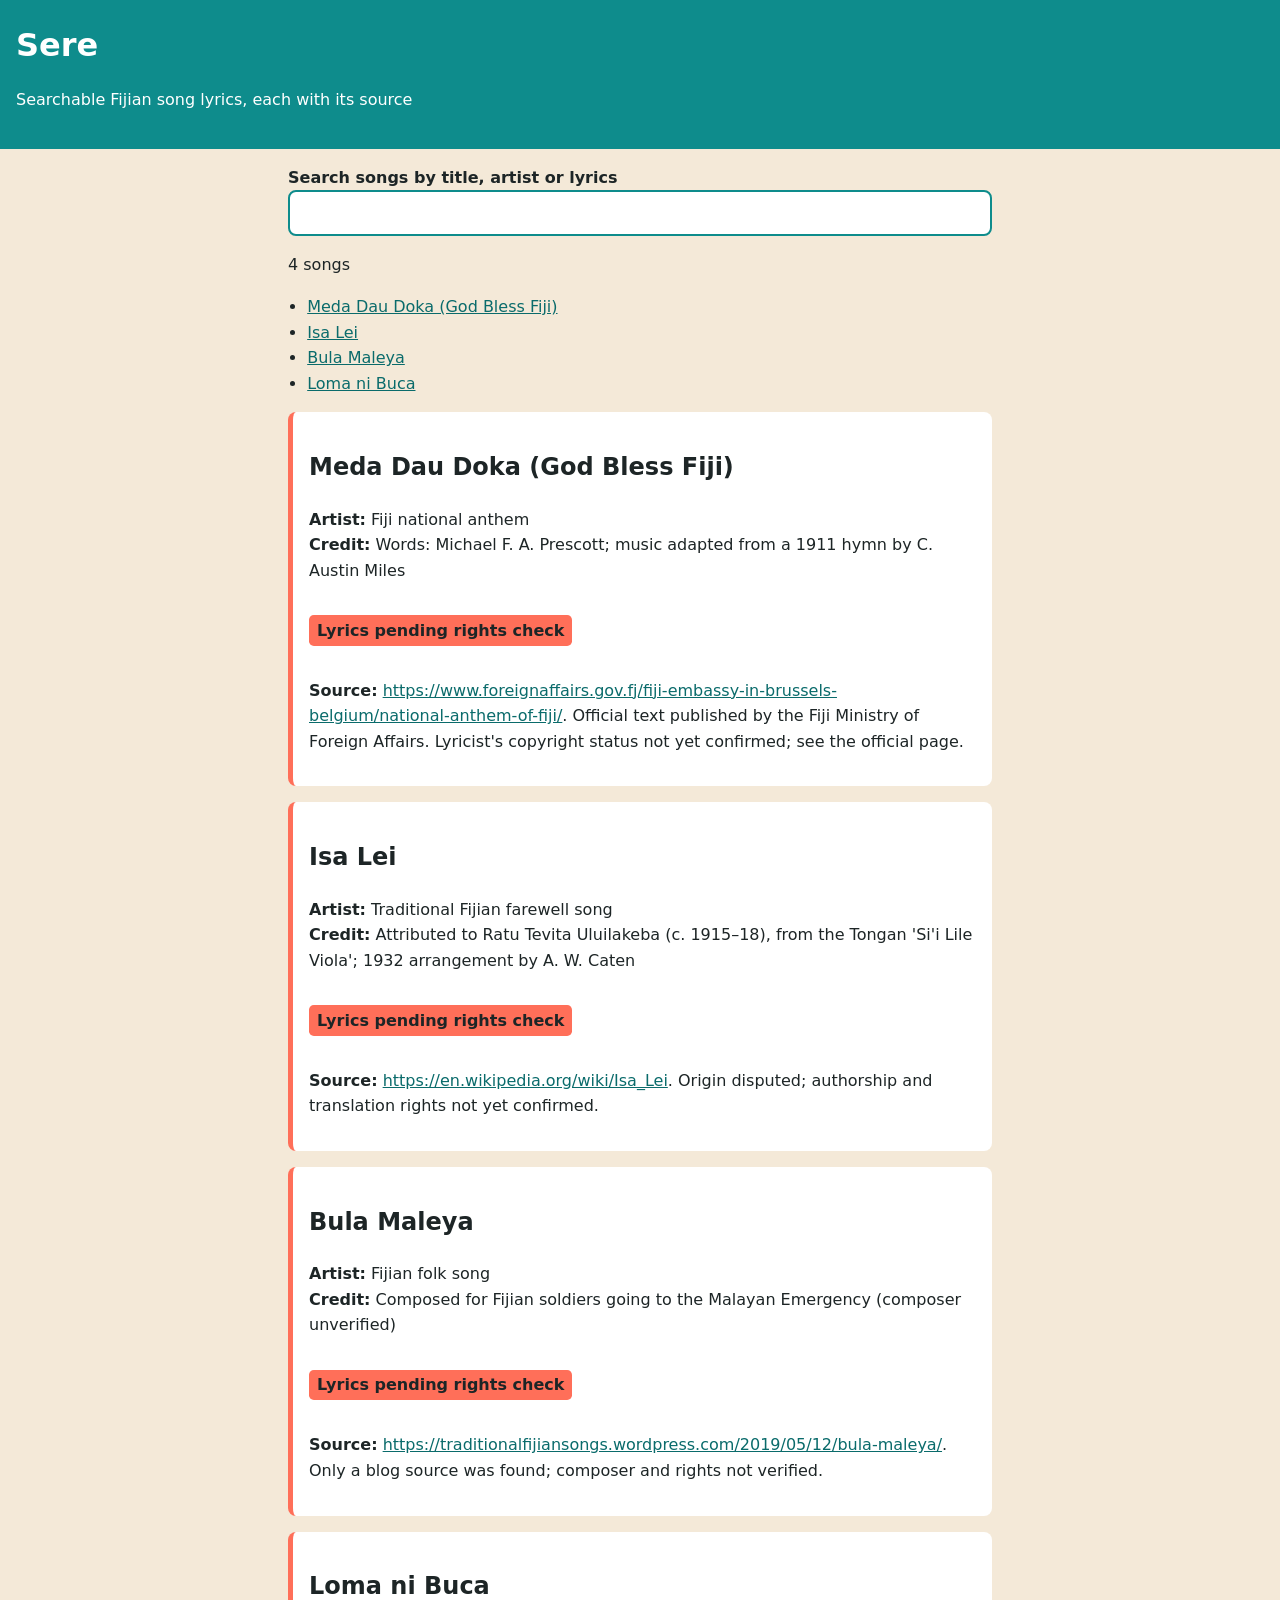
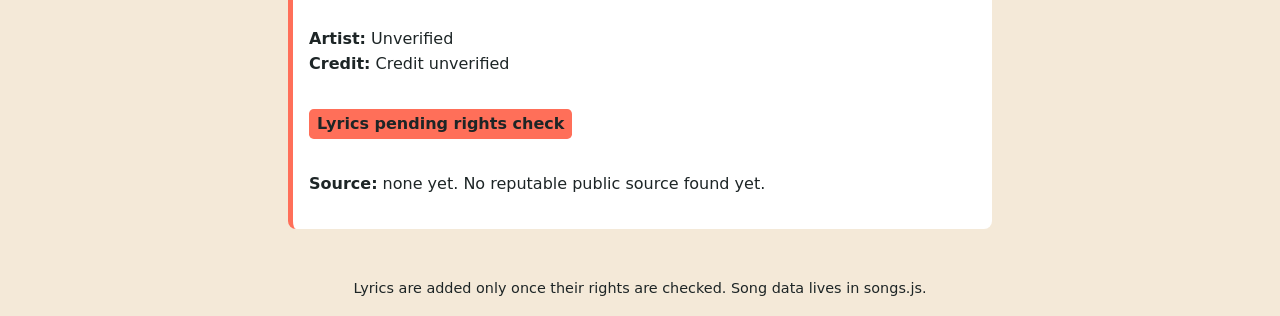
==== index.html @ cff35905 "Rename Fijian Lyrics to Sere" ====
<!doctype html><html lang="en"><head><meta charset="utf-8"><meta name="viewport" content="width=device-width,initial-scale=1"><title>Sere</title><link rel="stylesheet" href="style.css"></head>
<body><a class="skip" href="#main">Skip to content</a><header><h1>Sere</h1><p>Searchable Fijian song lyrics, each with its source</p></header>
<main id="main"><label for="q">Search songs by title, artist or lyrics</label><input id="q" type="search" autocomplete="off"><p id="count" aria-live="polite"></p><ul id="list"></ul><div id="songs"></div></main>
<footer>Lyrics are added only once their rights are checked. Song data lives in songs.js.</footer>
<script src="songs.js"></script><script src="app.js"></script></body></html>
---- style.css ----
:root{--teal:#0E8C8C;--coral:#FF6F59;--sand:#F4E9D8;--ink:#1d2526}
*{box-sizing:border-box}body{margin:0;font:1rem/1.6 system-ui,sans-serif;background:var(--sand);color:var(--ink)}
header{background:var(--teal);color:#fff;padding:1.25rem 1rem}header h1{margin:0}main{max-width:46rem;margin:auto;padding:1rem}
label{display:block;font-weight:600}input{width:100%;padding:.75rem;font-size:1rem;border:2px solid var(--teal);border-radius:.5rem}
input:focus,a:focus{outline:3px solid var(--coral);outline-offset:2px}a{color:#0a6b6b}
#list{padding-left:1.2rem}article{background:#fff;border-left:5px solid var(--coral);border-radius:.5rem;padding:1rem;margin:1rem 0}
.pending{display:inline-block;background:var(--coral);color:#1d2526;font-weight:700;padding:.15rem .5rem;border-radius:.3rem}
pre{white-space:pre-wrap;font:inherit}.skip{position:absolute;left:-999px}.skip:focus{left:1rem;top:1rem;background:#fff;padding:.5rem}
footer{text-align:center;padding:1rem;font-size:.9rem}
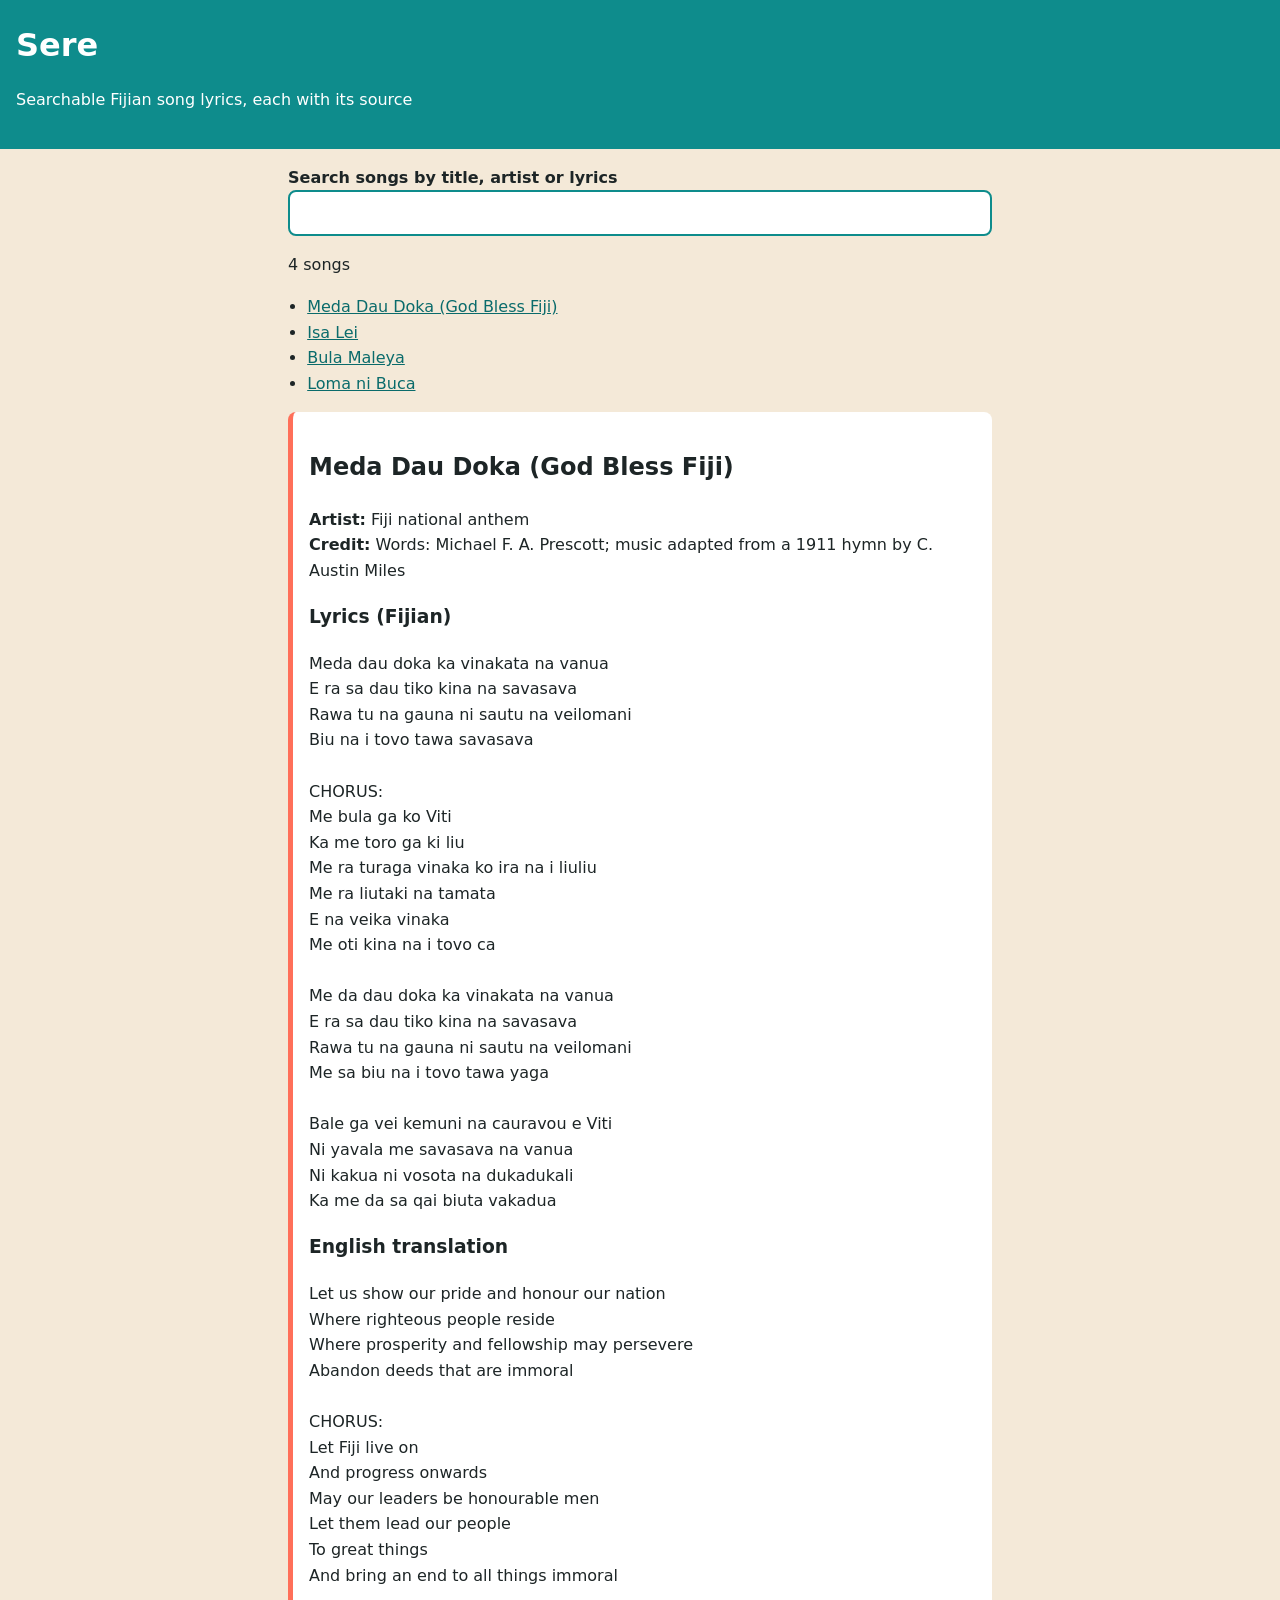
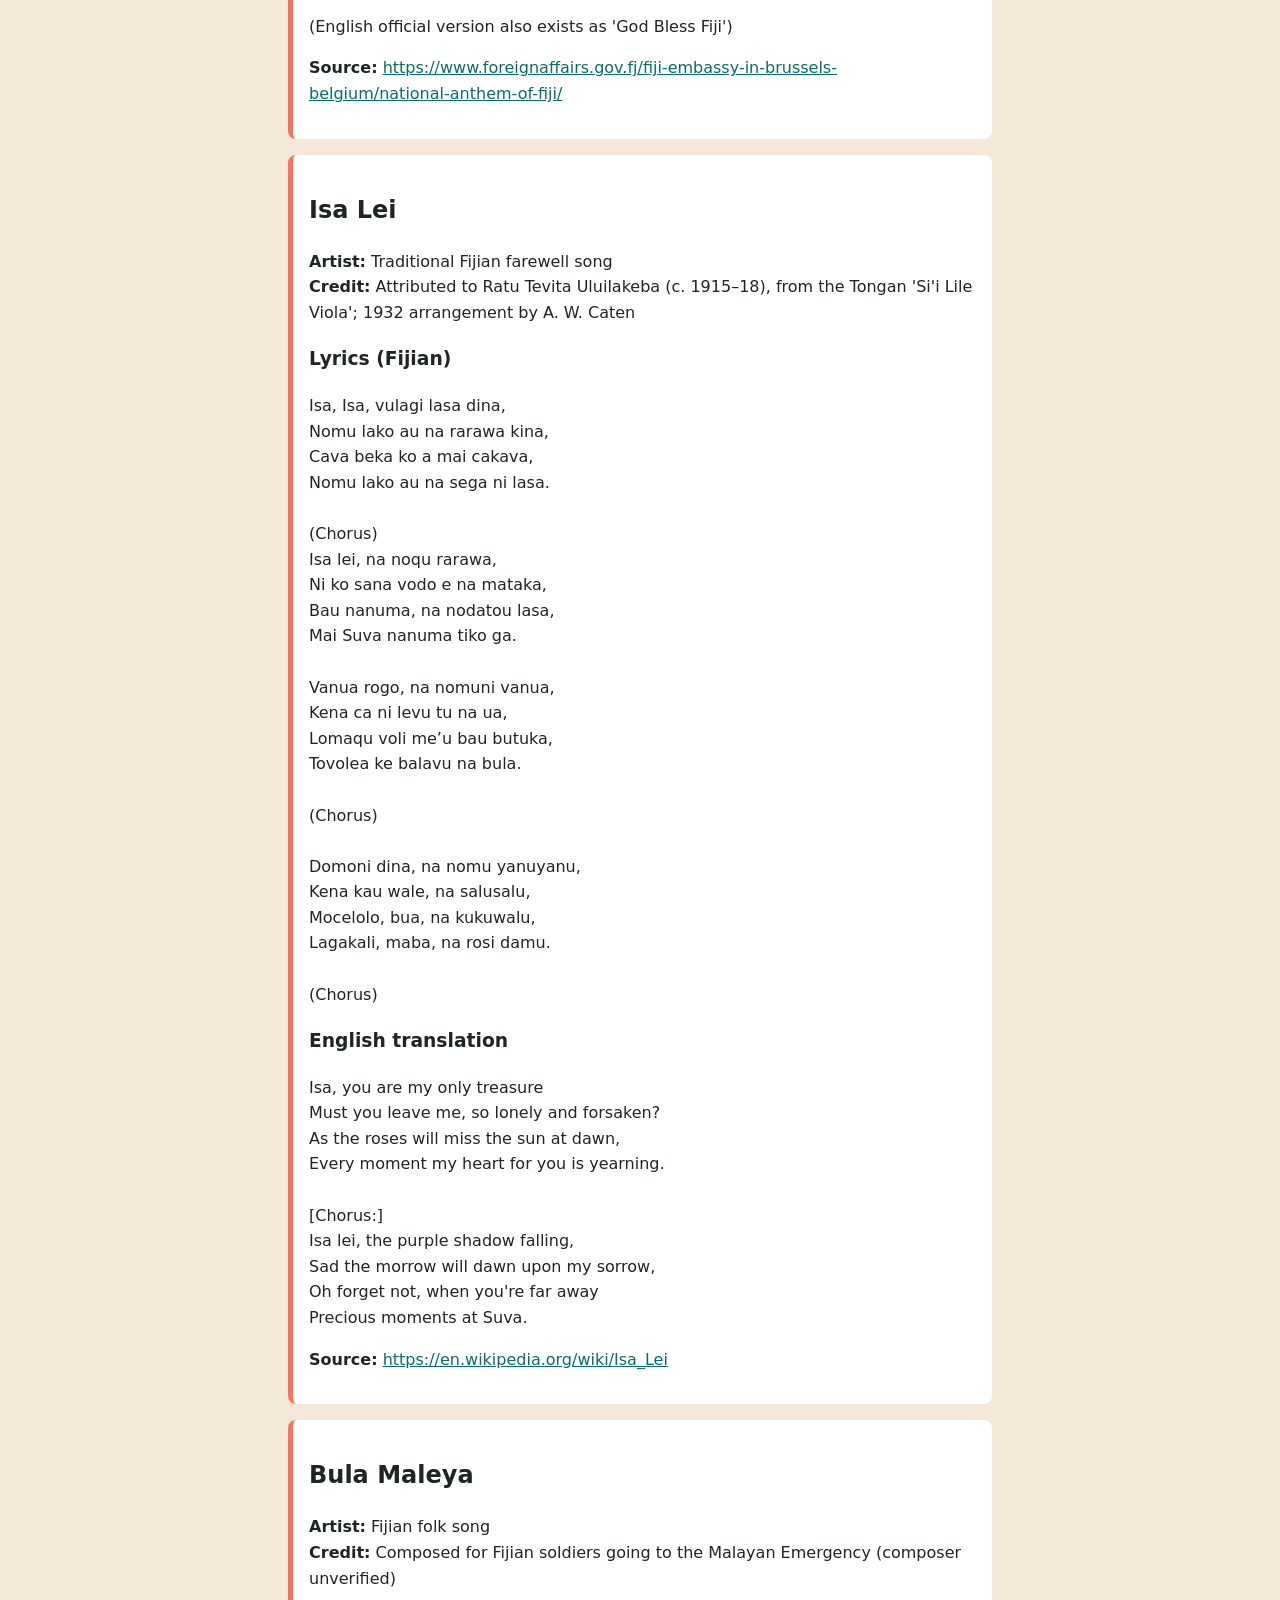
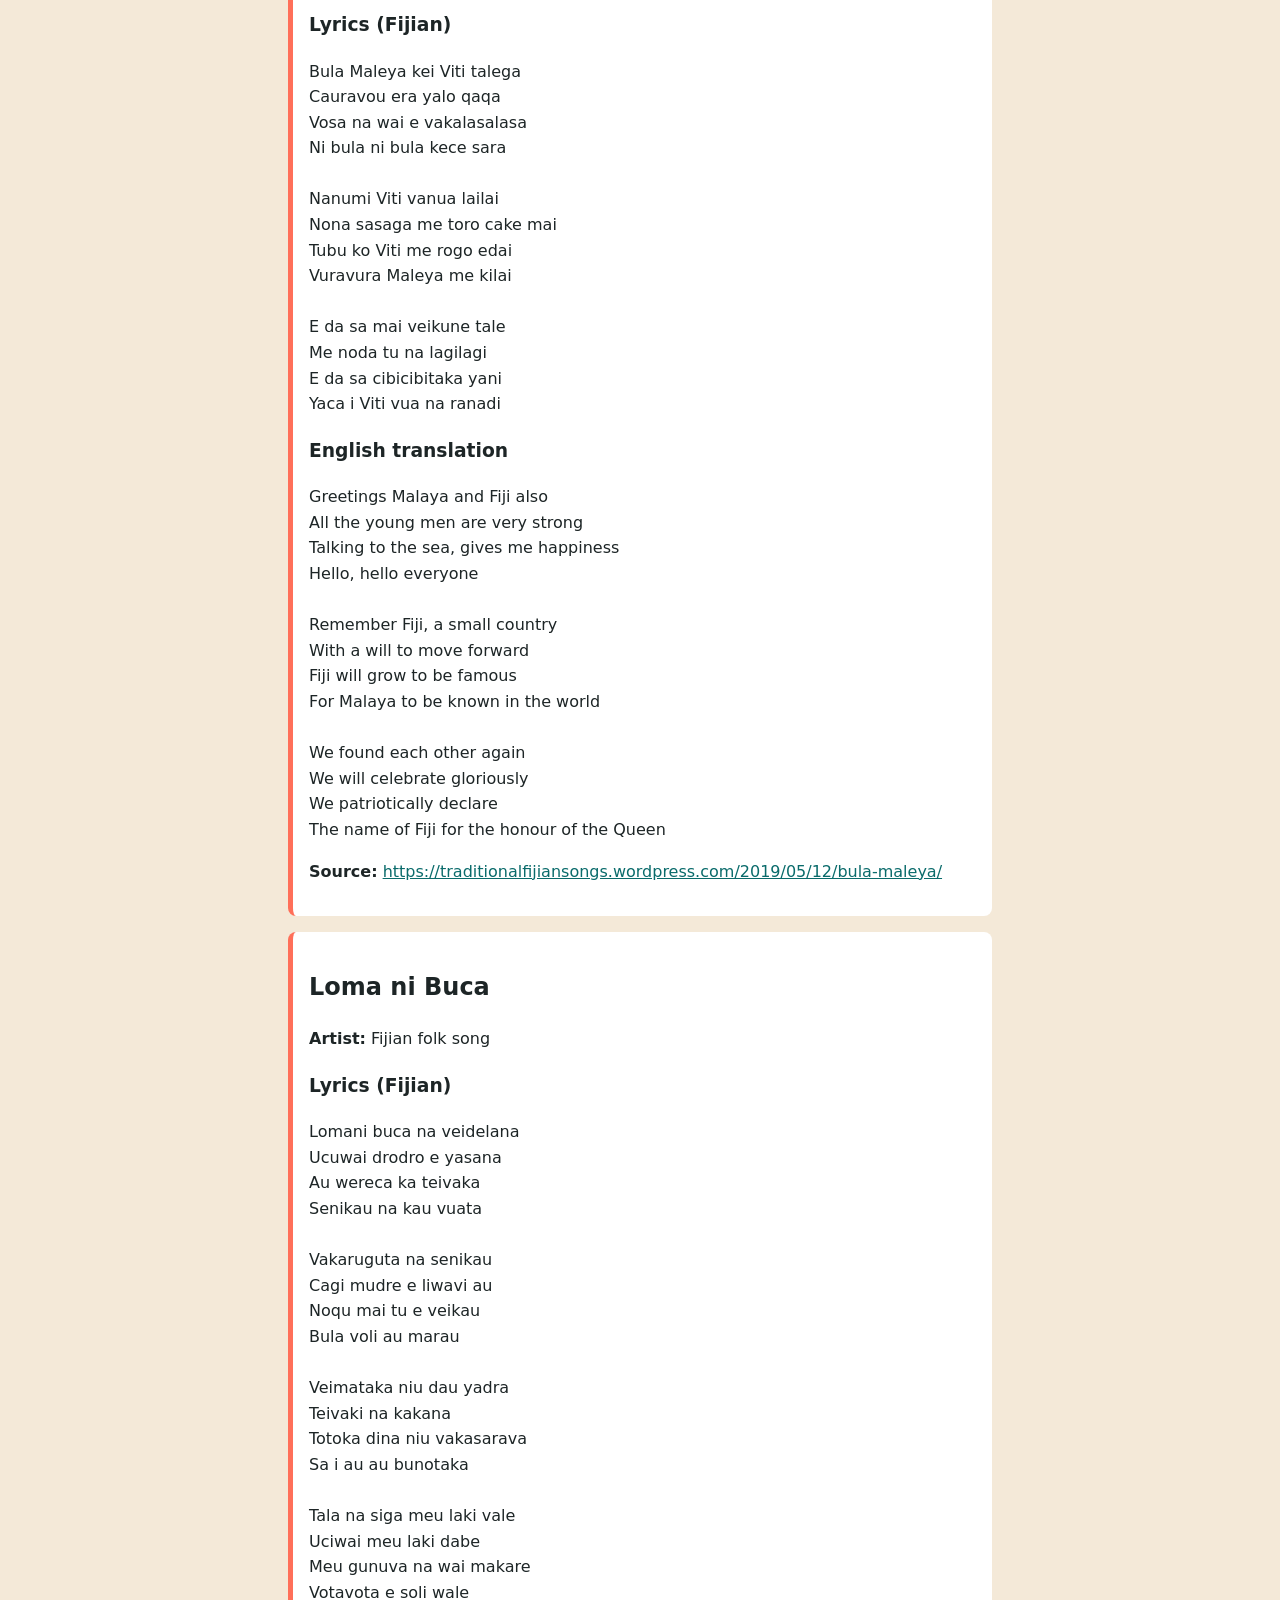
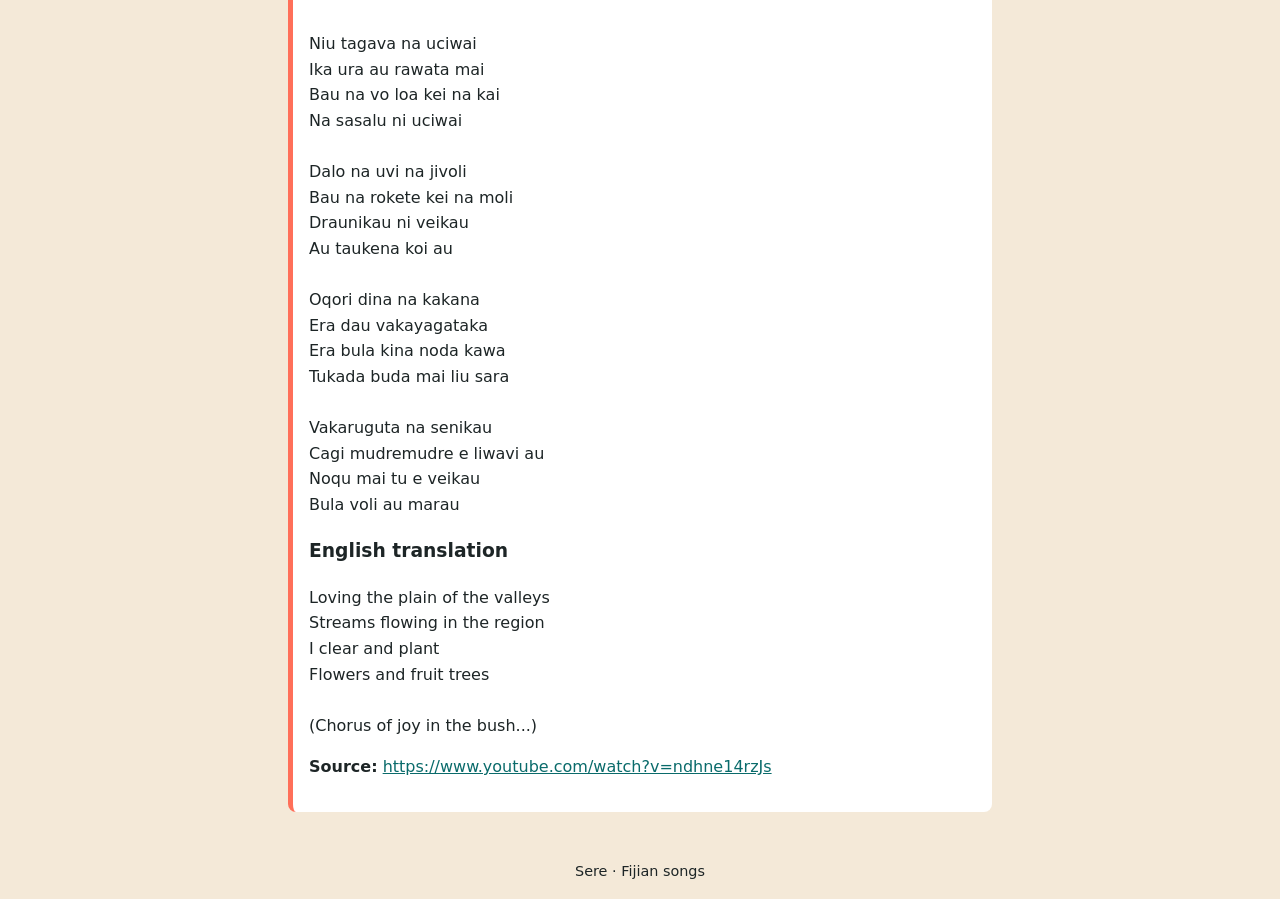
==== commit fc845ab7: "Publish supplied Sere song lyrics and remove warning placeholders" ====
--- a/index.html
+++ b/index.html
@@ -1,5 +1,5 @@
 <!doctype html><html lang="en"><head><meta charset="utf-8"><meta name="viewport" content="width=device-width,initial-scale=1"><title>Sere</title><link rel="stylesheet" href="style.css"></head>
 <body><a class="skip" href="#main">Skip to content</a><header><h1>Sere</h1><p>Searchable Fijian song lyrics, each with its source</p></header>
 <main id="main"><label for="q">Search songs by title, artist or lyrics</label><input id="q" type="search" autocomplete="off"><p id="count" aria-live="polite"></p><ul id="list"></ul><div id="songs"></div></main>
-<footer>Lyrics are added only once their rights are checked. Song data lives in songs.js.</footer>
+<footer>Sere · Fijian songs</footer>
 <script src="songs.js"></script><script src="app.js"></script></body></html>
--- a/style.css
+++ b/style.css
@@ -4,6 +4,5 @@
 label{display:block;font-weight:600}input{width:100%;padding:.75rem;font-size:1rem;border:2px solid var(--teal);border-radius:.5rem}
 input:focus,a:focus{outline:3px solid var(--coral);outline-offset:2px}a{color:#0a6b6b}
 #list{padding-left:1.2rem}article{background:#fff;border-left:5px solid var(--coral);border-radius:.5rem;padding:1rem;margin:1rem 0}
-.pending{display:inline-block;background:var(--coral);color:#1d2526;font-weight:700;padding:.15rem .5rem;border-radius:.3rem}
 pre{white-space:pre-wrap;font:inherit}.skip{position:absolute;left:-999px}.skip:focus{left:1rem;top:1rem;background:#fff;padding:.5rem}
 footer{text-align:center;padding:1rem;font-size:.9rem}
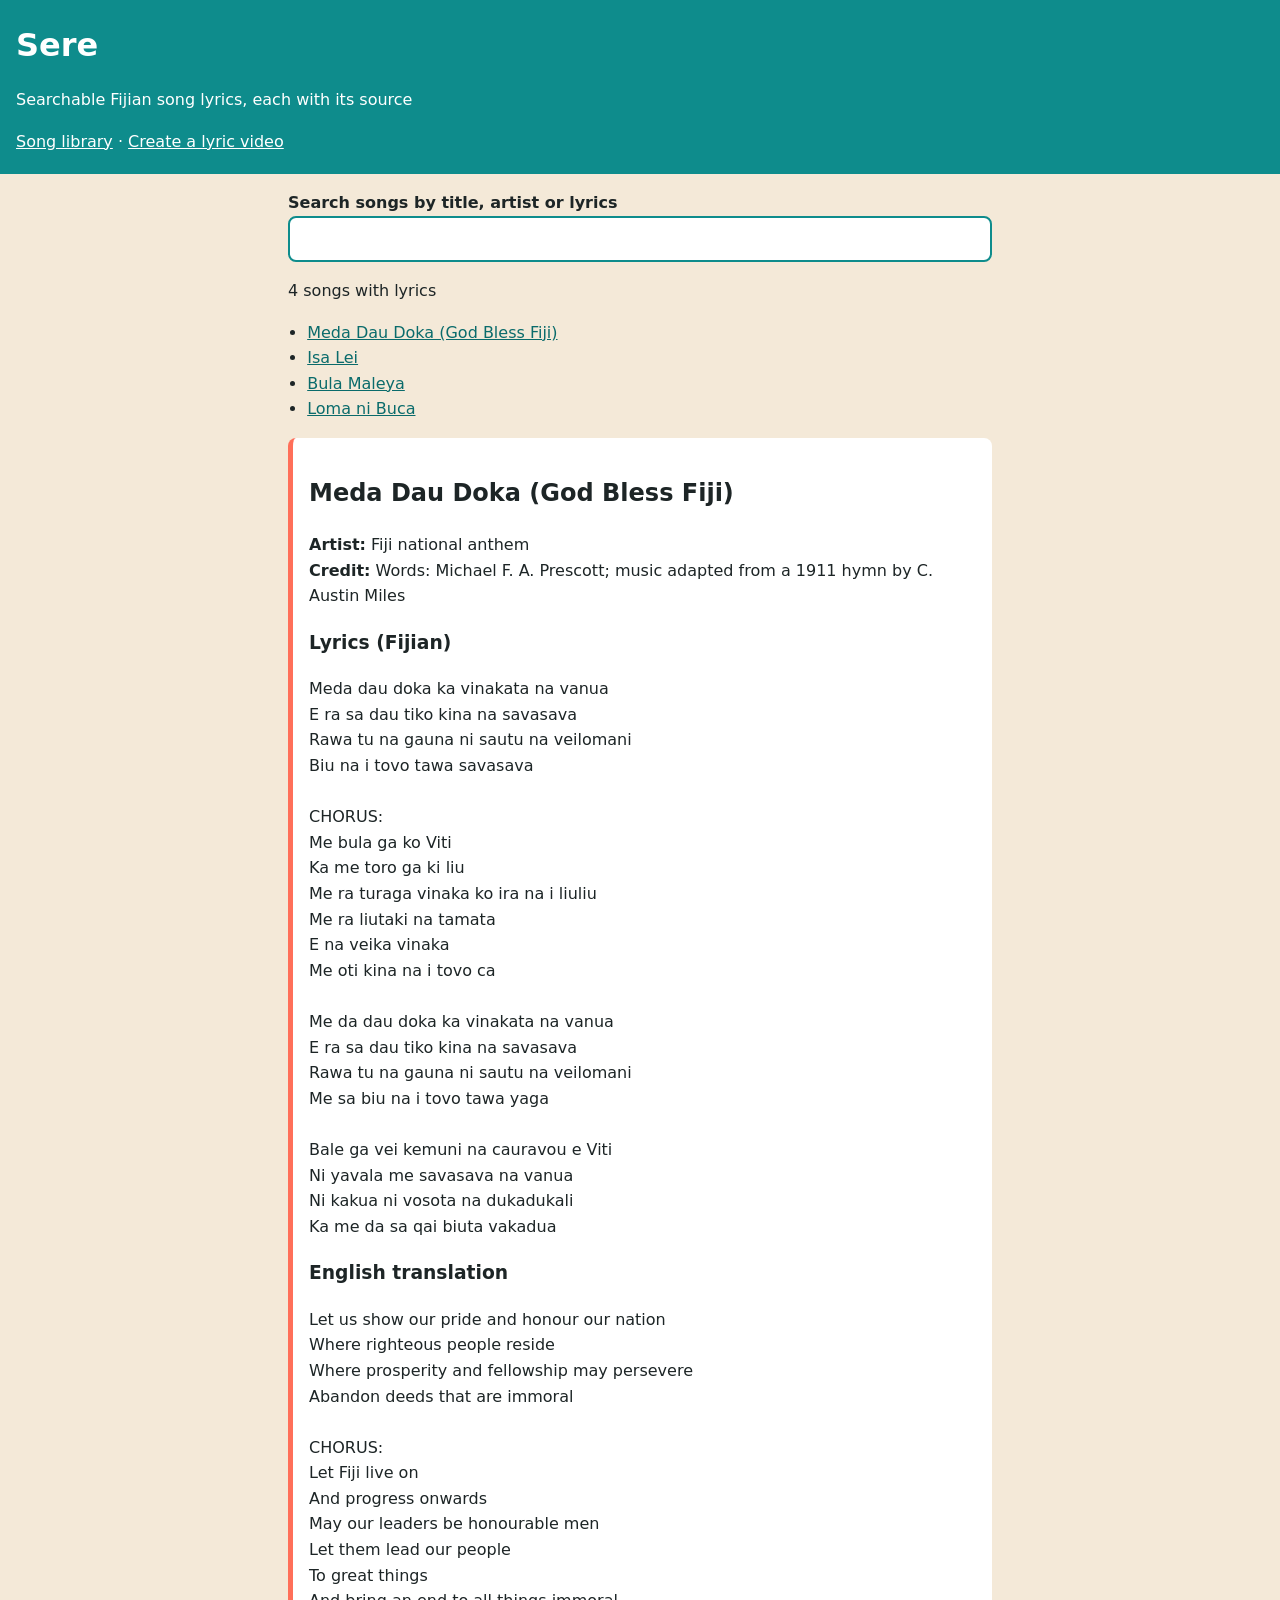
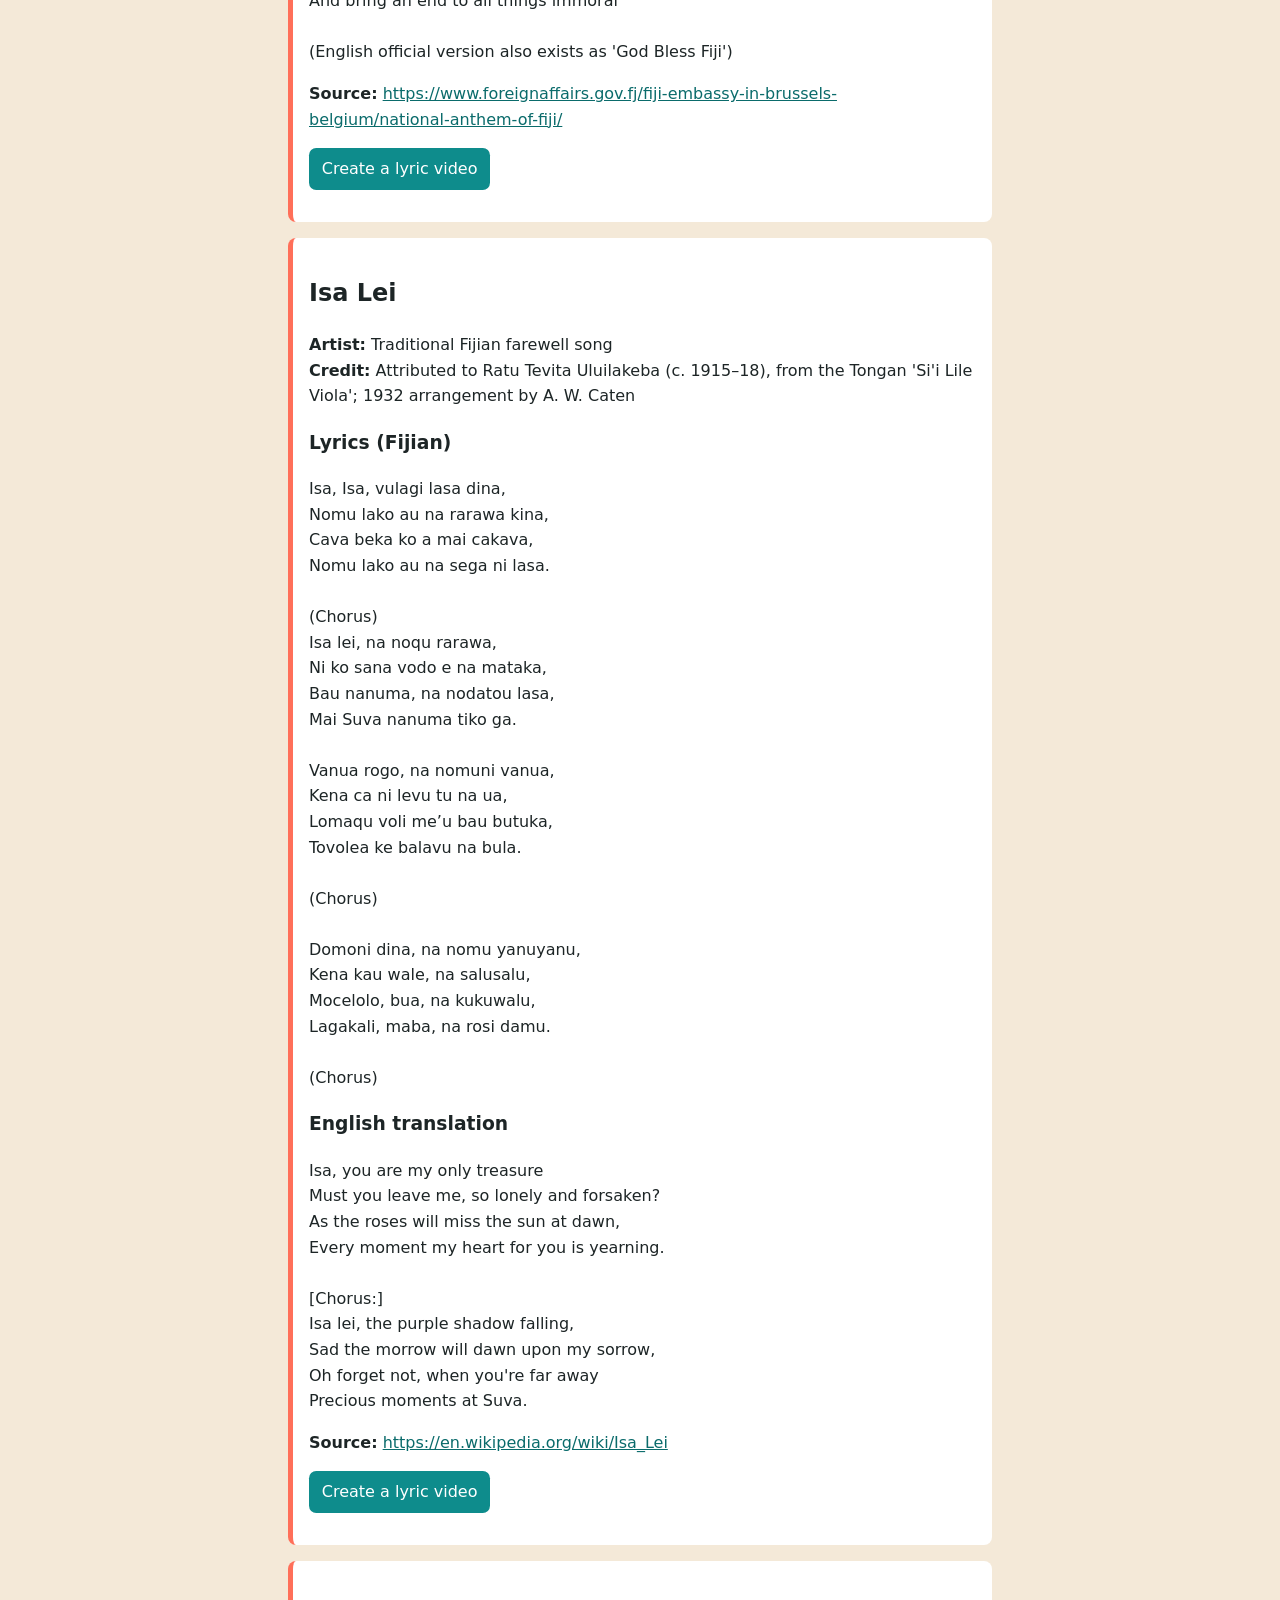
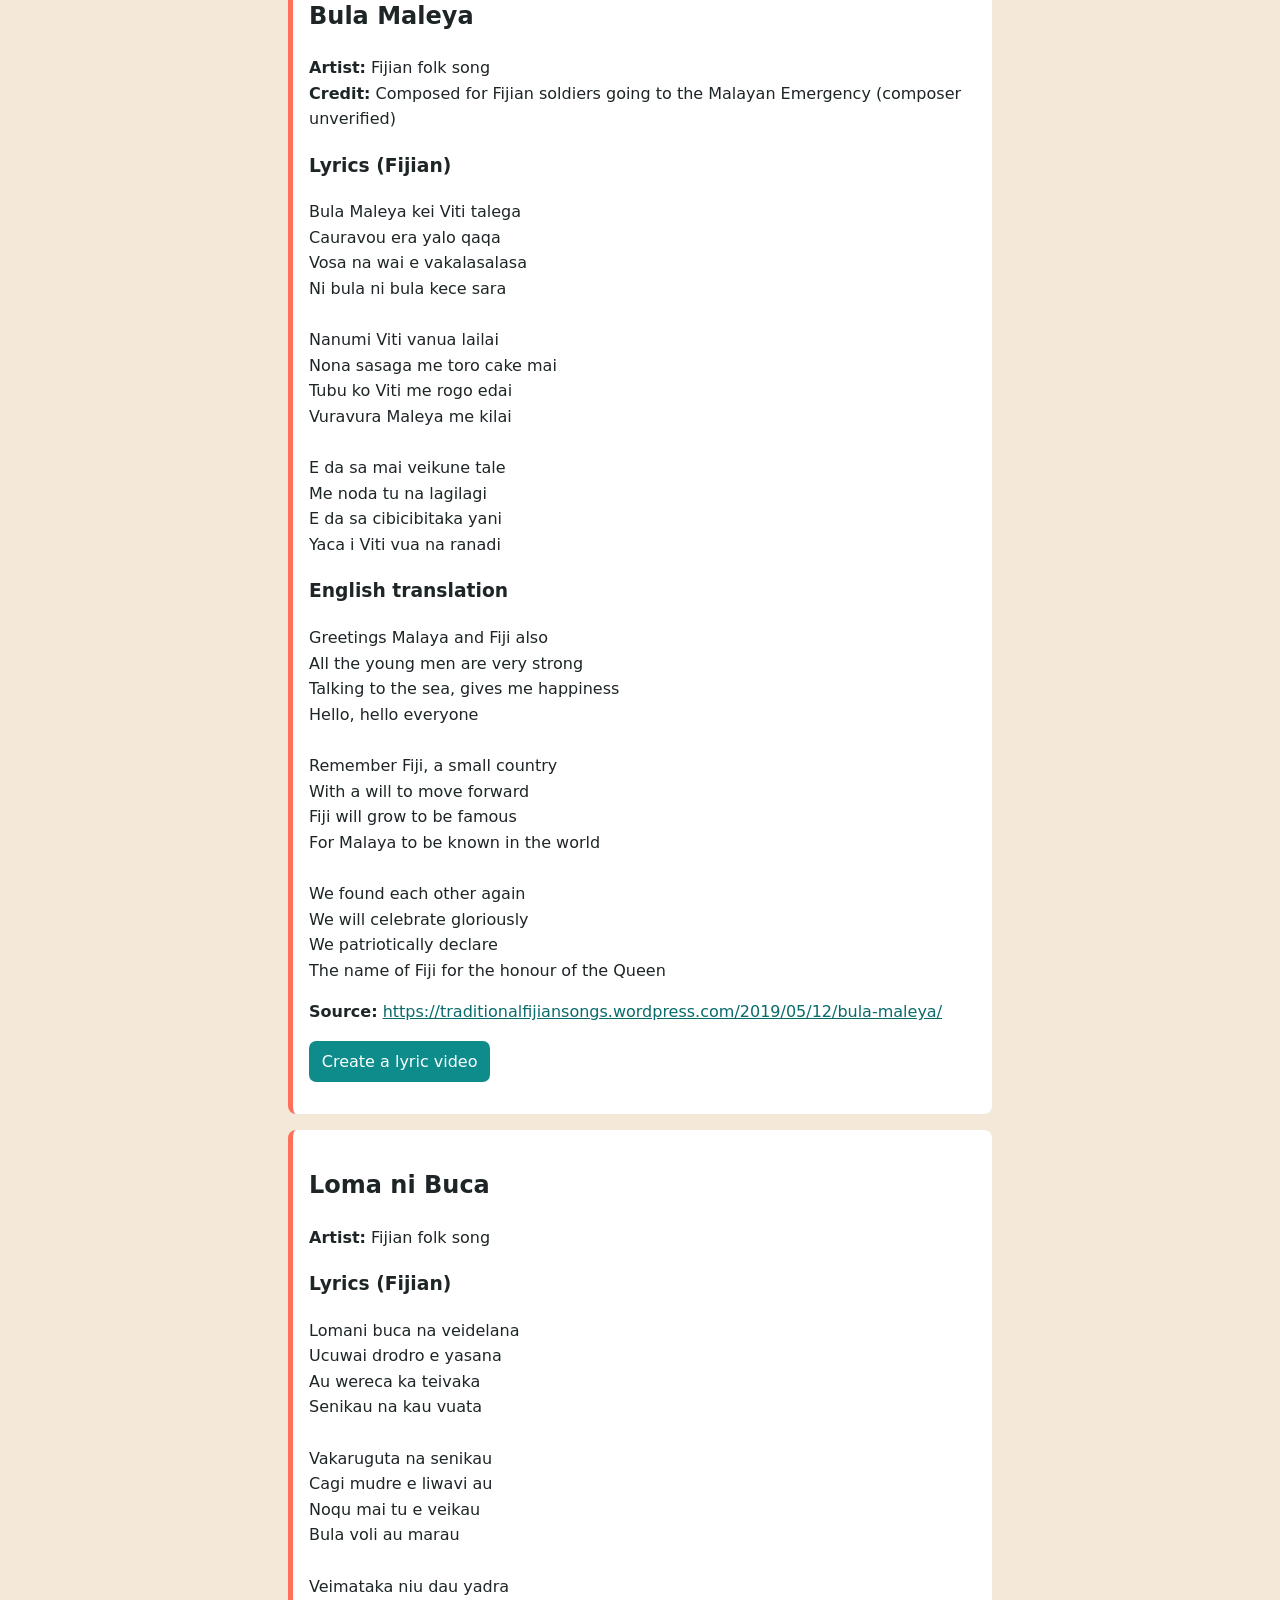
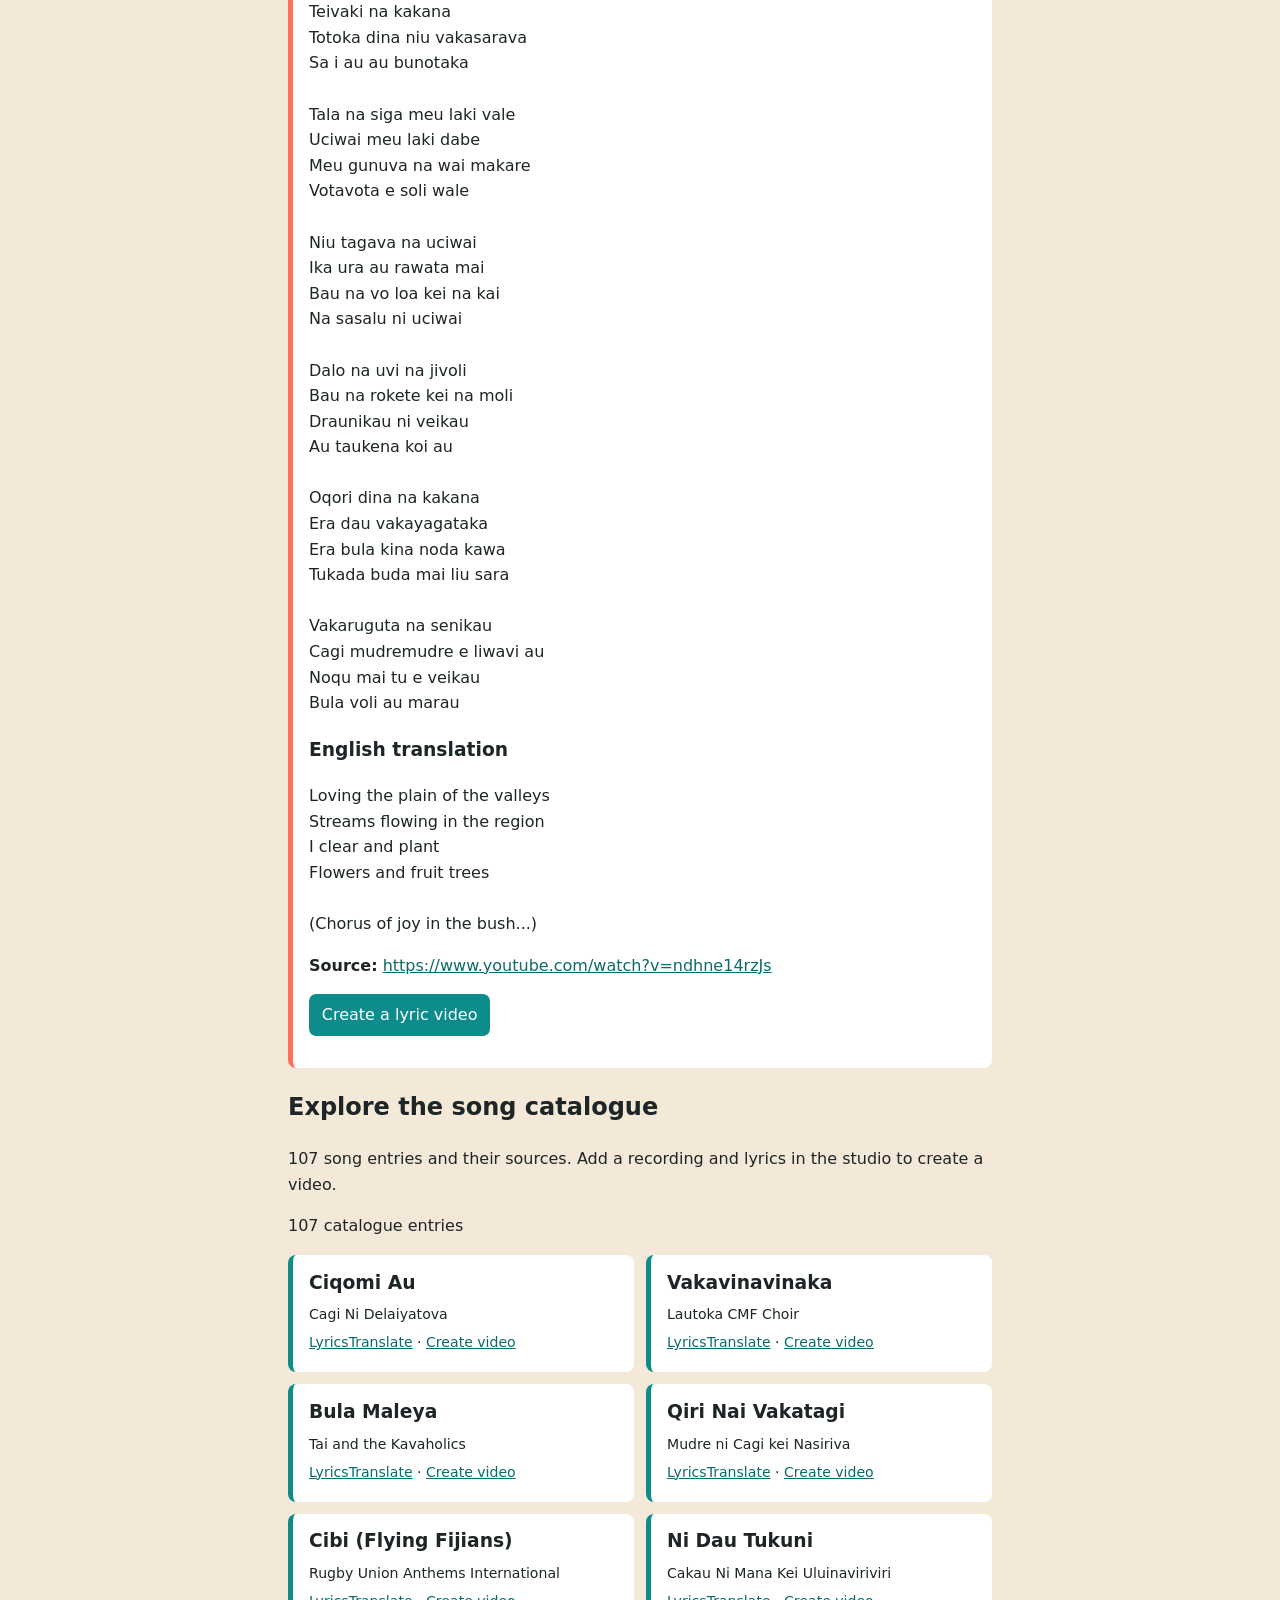
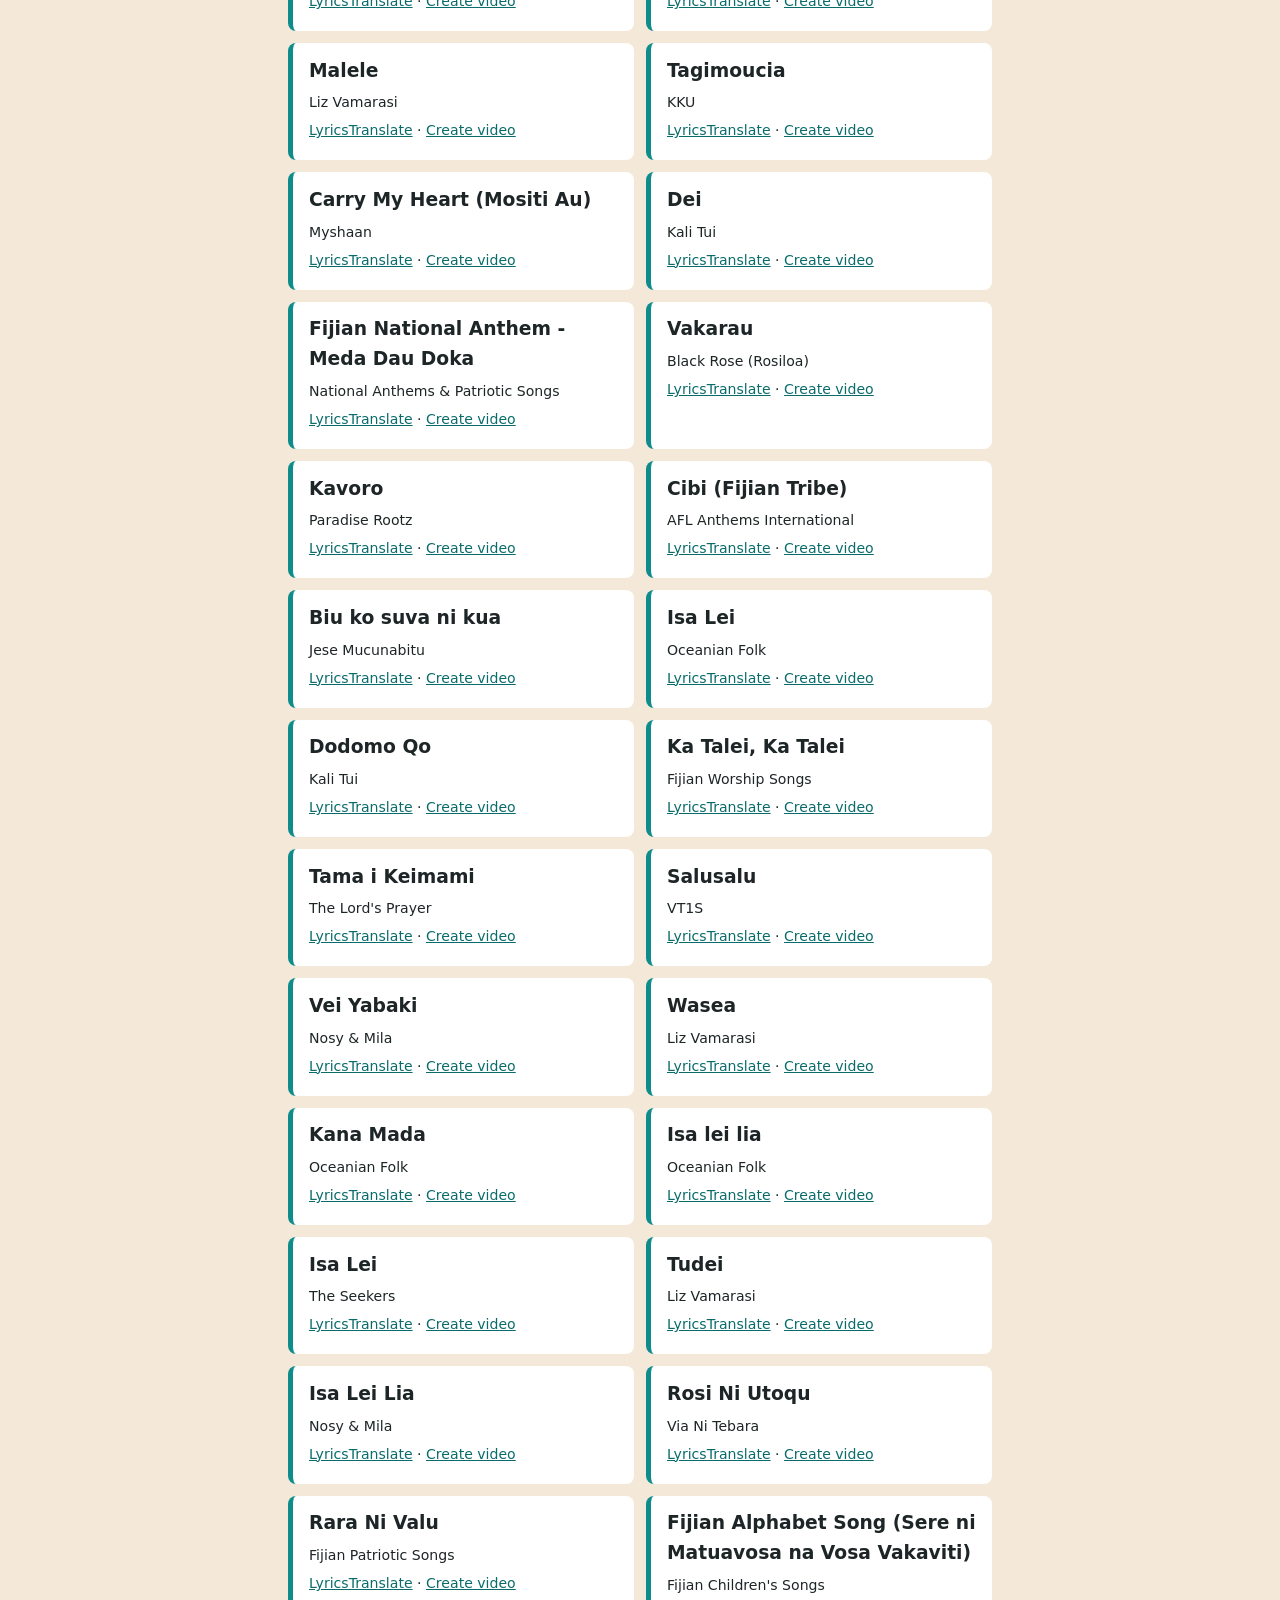
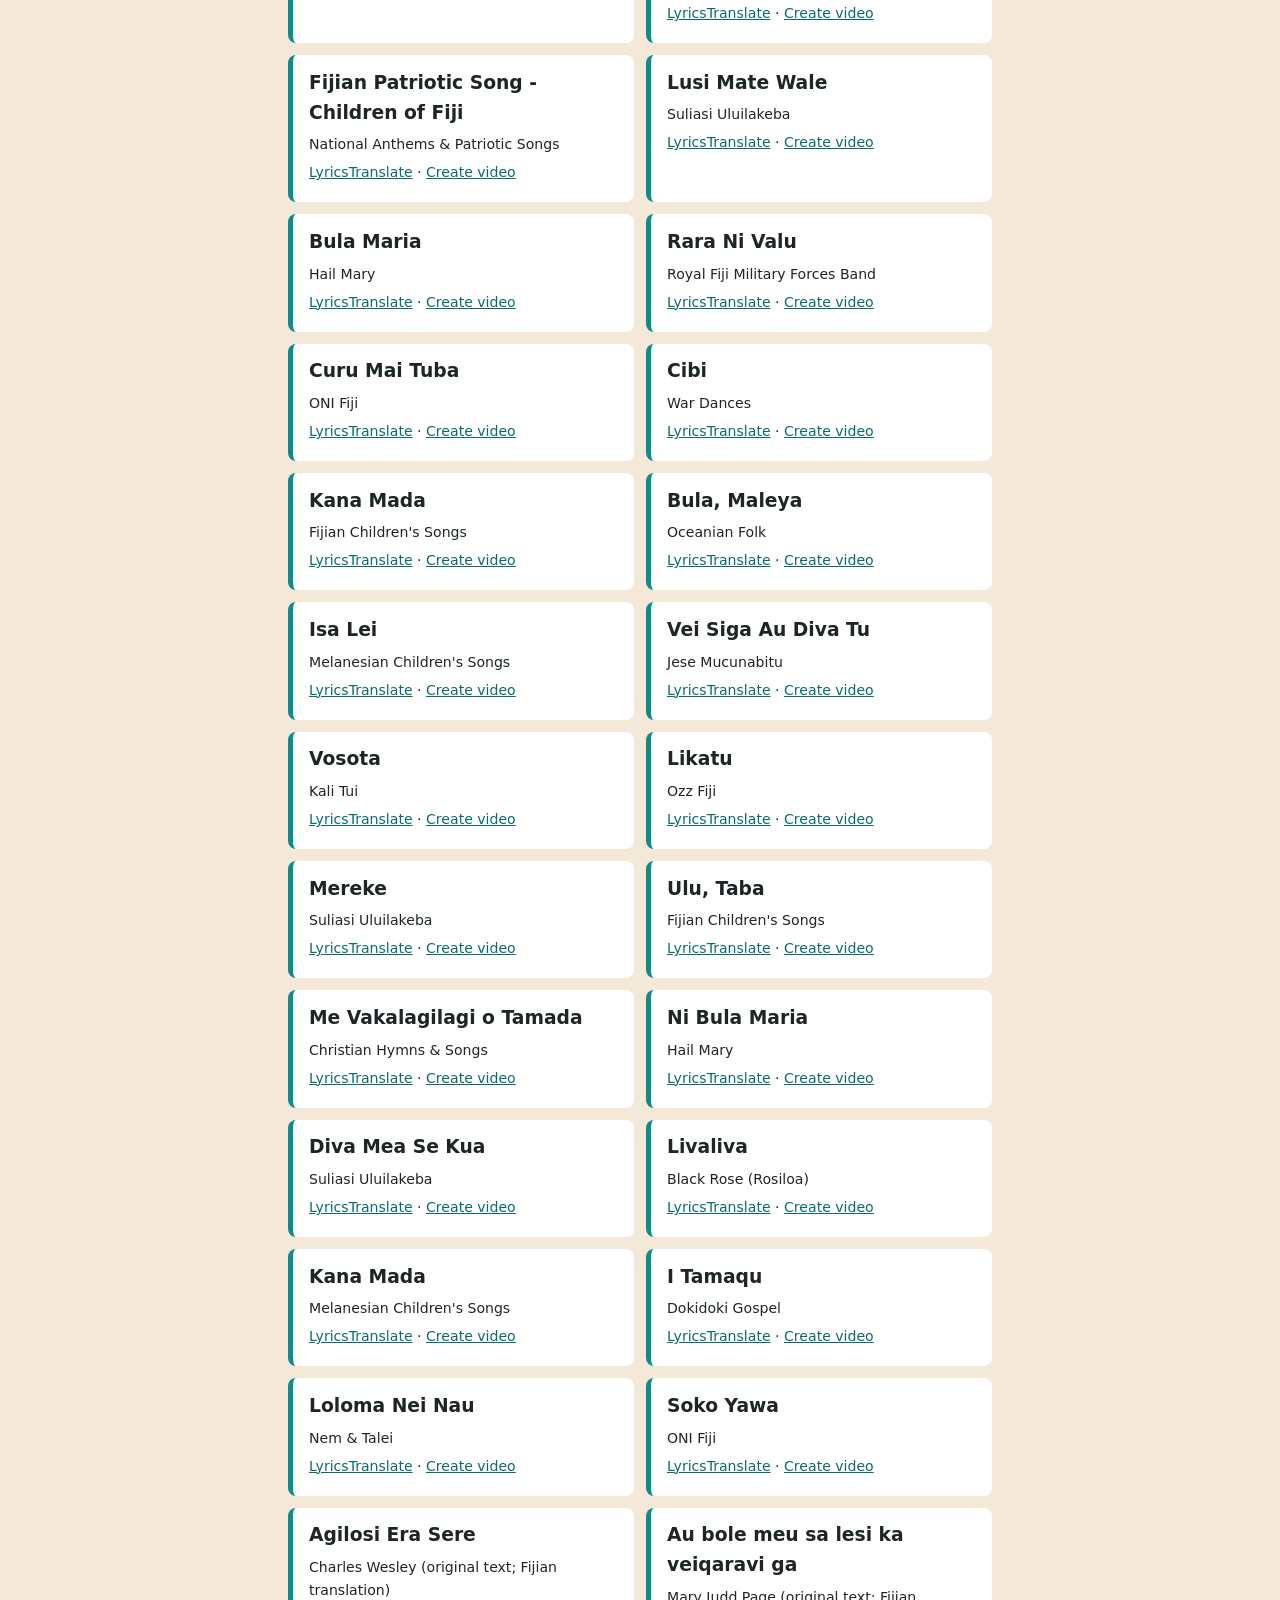
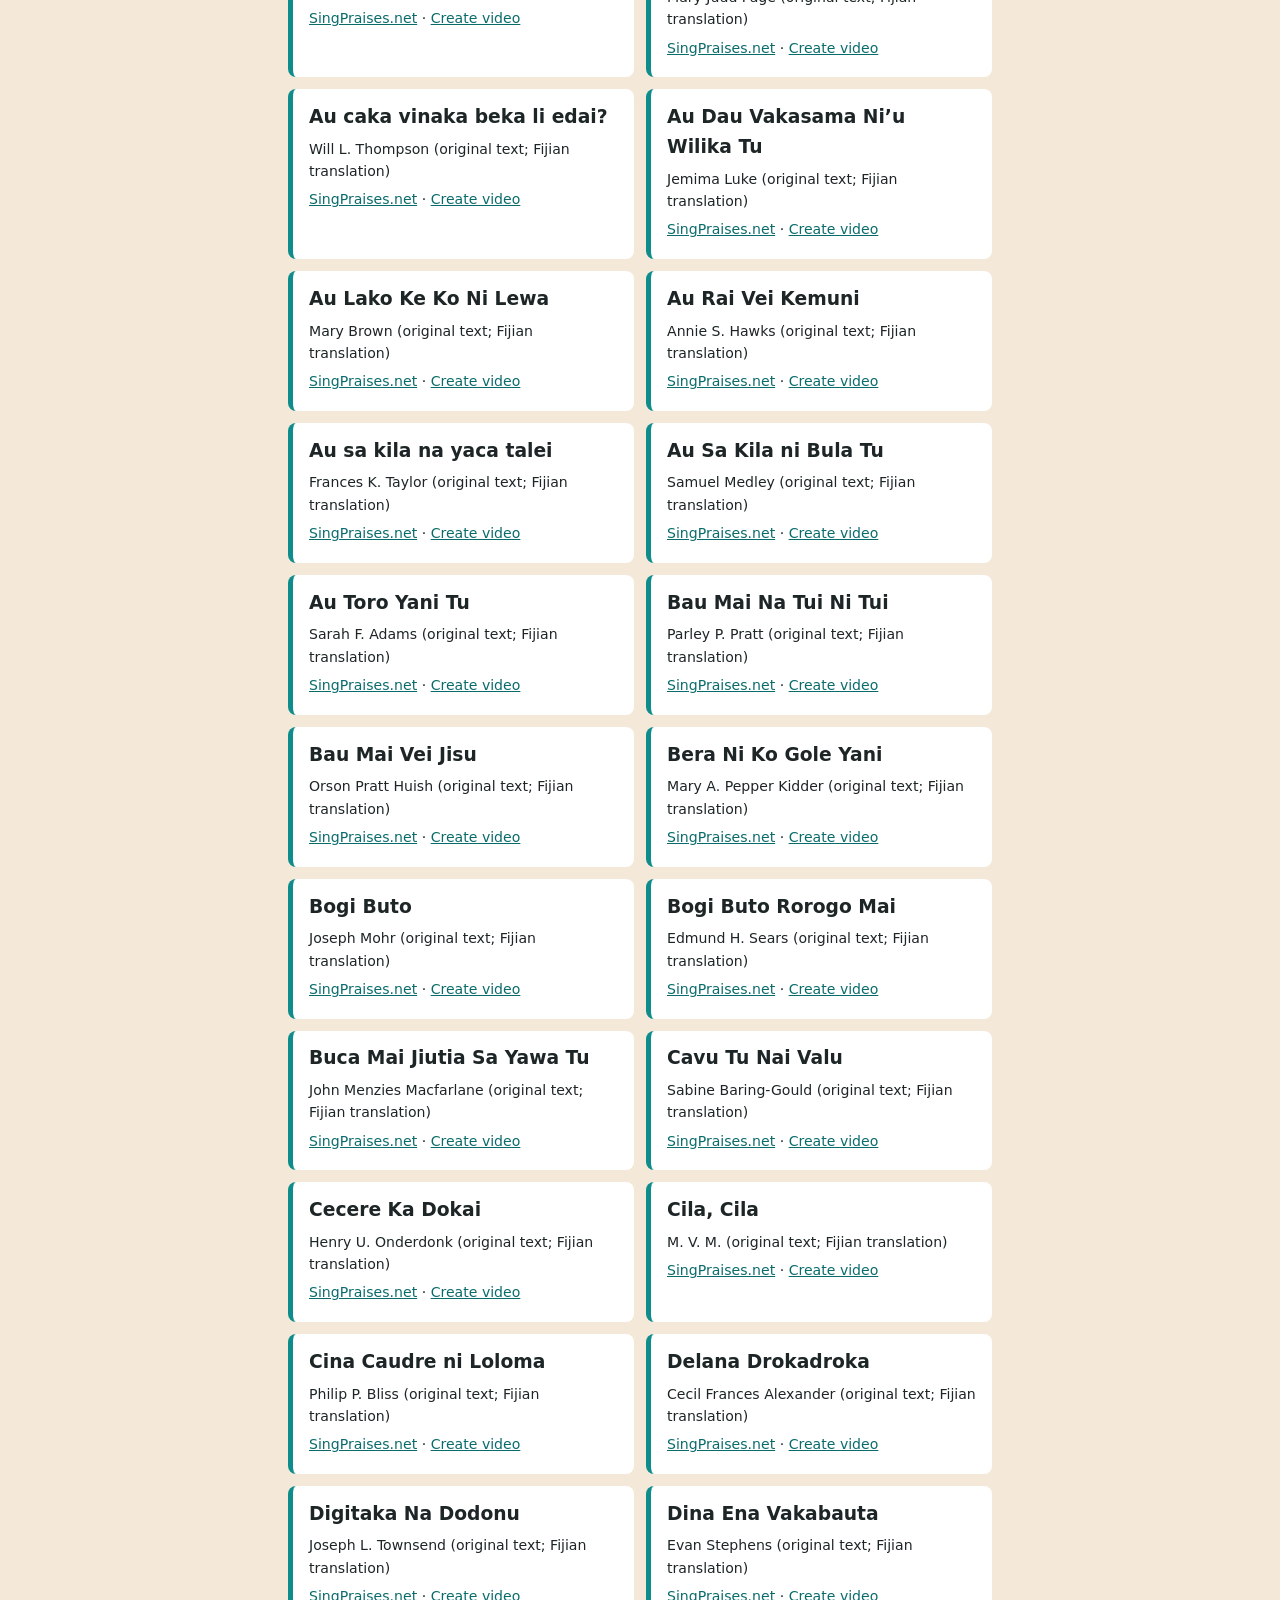
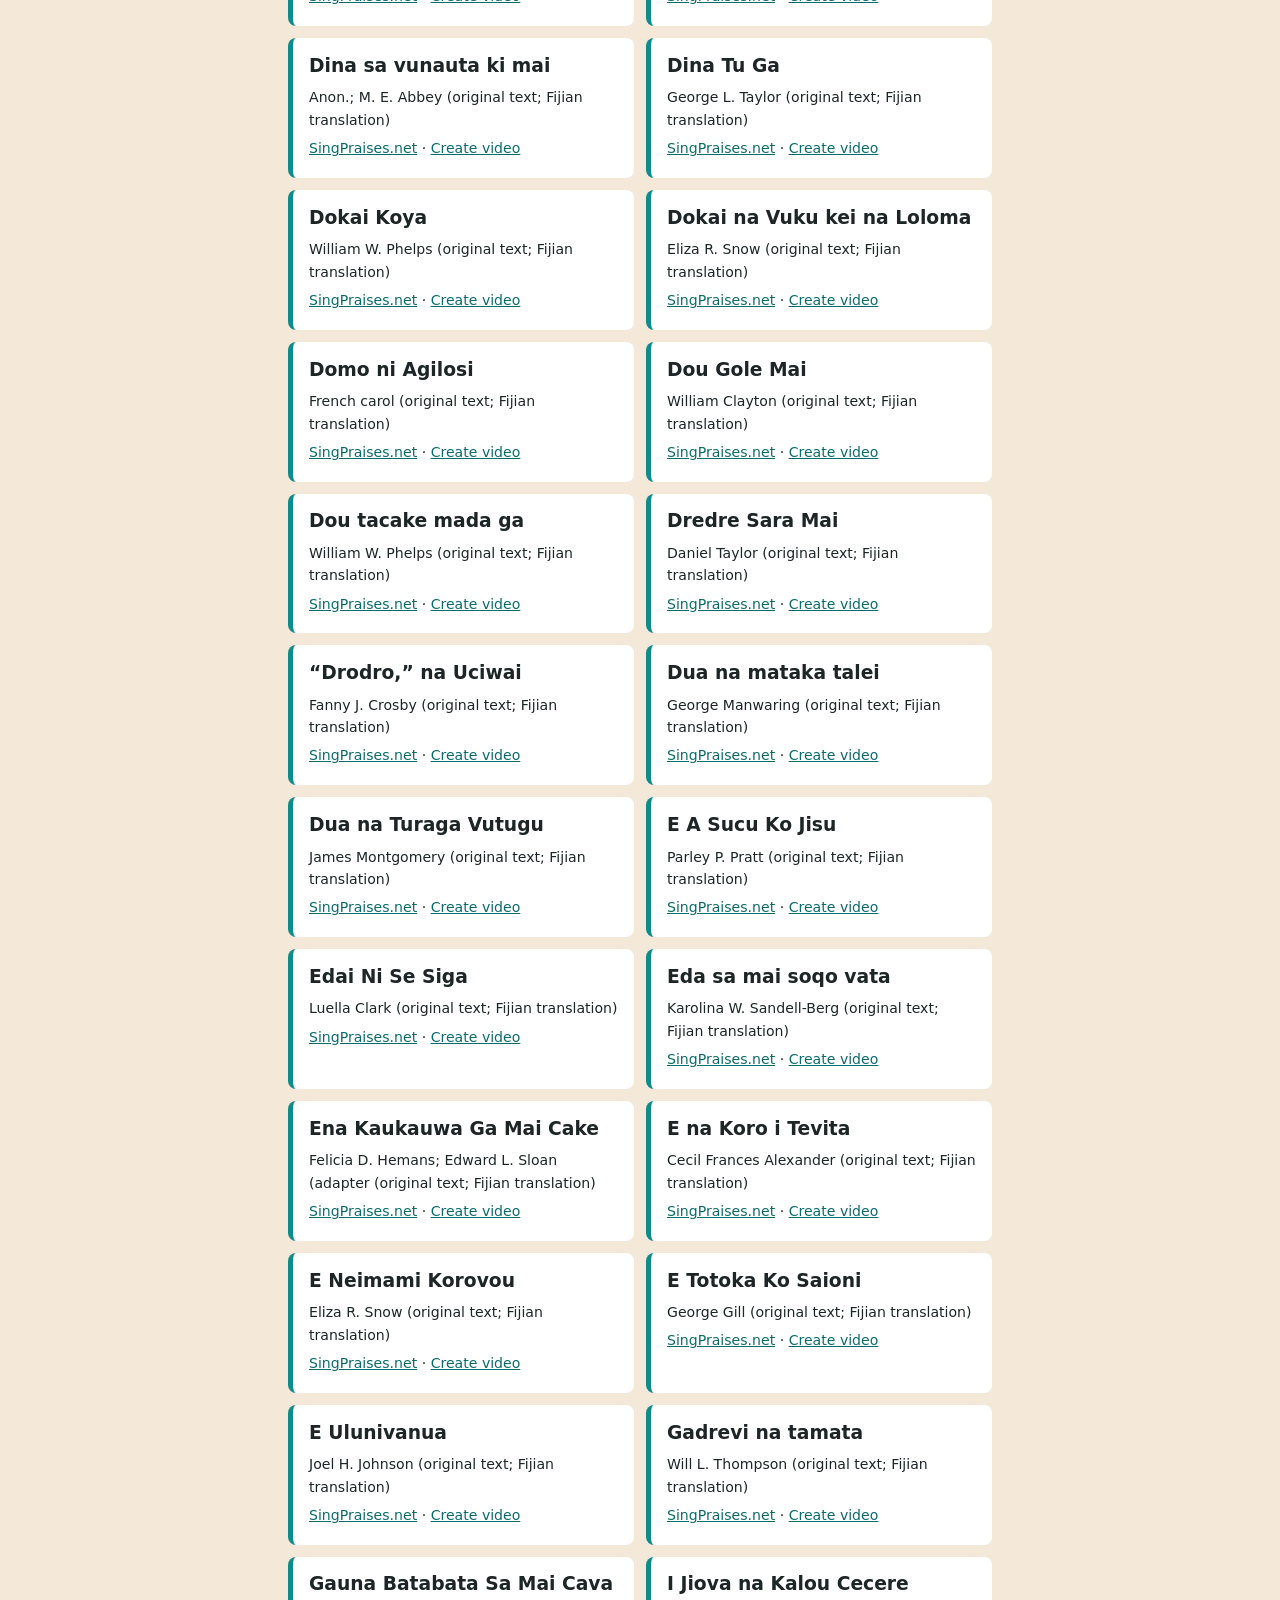
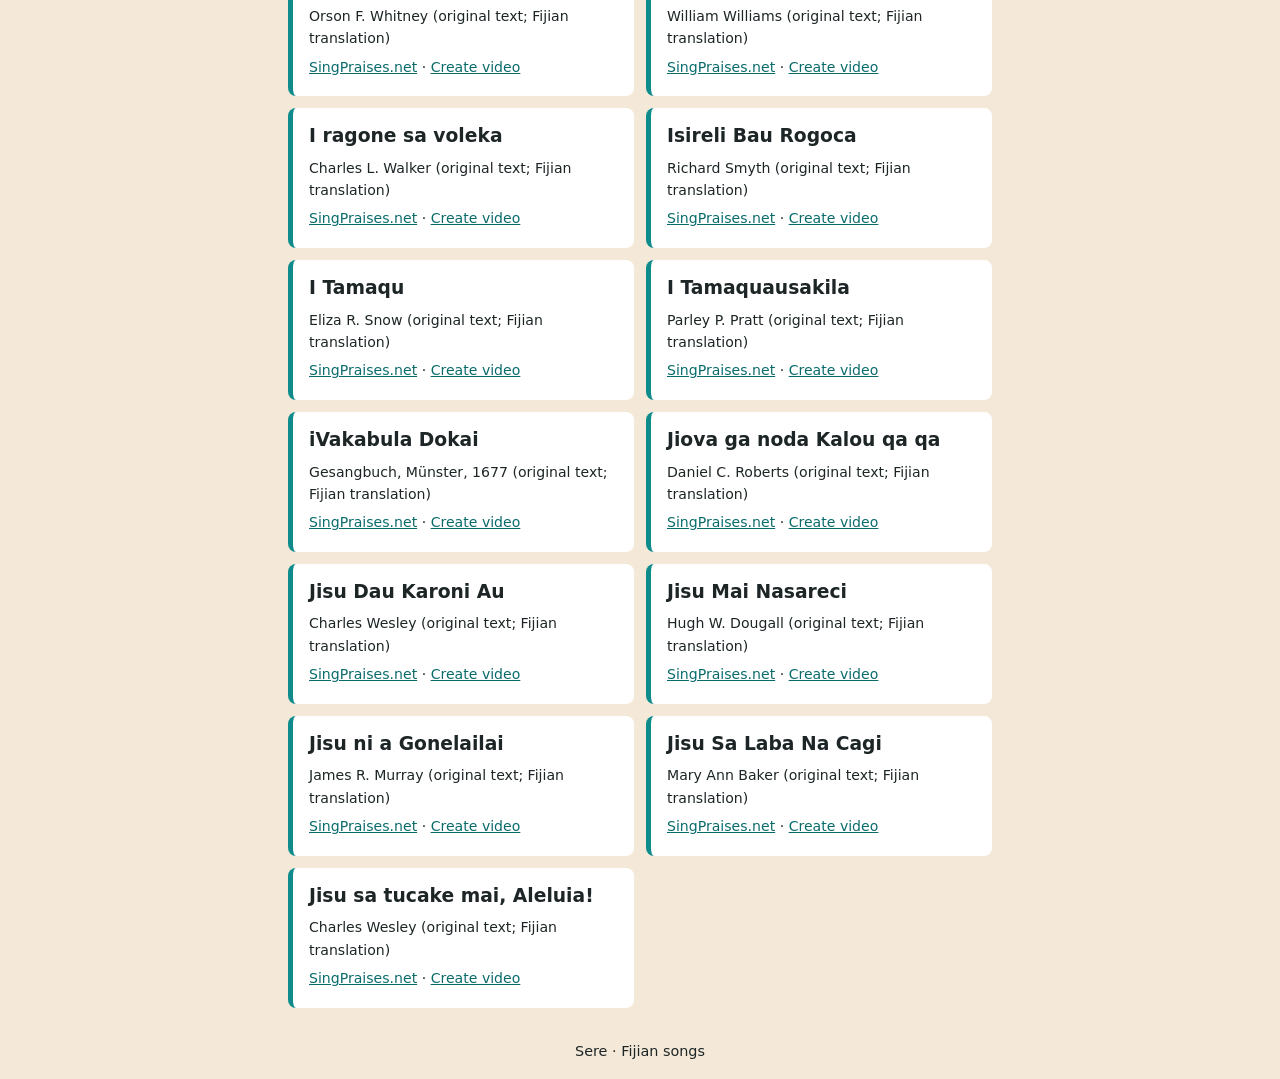
==== commit 590a43fd: "Add local Sere lyric-video studio and searchable song catalogue" ====
--- a/index.html
+++ b/index.html
@@ -1,5 +1,6 @@
 <!doctype html><html lang="en"><head><meta charset="utf-8"><meta name="viewport" content="width=device-width,initial-scale=1"><title>Sere</title><link rel="stylesheet" href="style.css"></head>
-<body><a class="skip" href="#main">Skip to content</a><header><h1>Sere</h1><p>Searchable Fijian song lyrics, each with its source</p></header>
-<main id="main"><label for="q">Search songs by title, artist or lyrics</label><input id="q" type="search" autocomplete="off"><p id="count" aria-live="polite"></p><ul id="list"></ul><div id="songs"></div></main>
+<body><a class="skip" href="#main">Skip to content</a><header><h1>Sere</h1><p>Searchable Fijian song lyrics, each with its source</p><nav aria-label="Main"><a href="index.html" aria-current="page">Song library</a> · <a href="studio.html">Create a lyric video</a></nav></header>
+<main id="main"><label for="q">Search songs by title, artist or lyrics</label><input id="q" type="search" autocomplete="off"><p id="count" aria-live="polite"></p><ul id="list"></ul><div id="songs"></div><section aria-labelledby="catalogue-heading"><h2 id="catalogue-heading">Explore the song catalogue</h2><p>107 song entries and their sources. Add a recording and lyrics in the studio to create a video.</p><p id="catalogue-count" aria-live="polite"></p><div id="catalogue"></div></section></main>
 <footer>Sere · Fijian songs</footer>
-<script src="songs.js"></script><script src="app.js"></script></body></html>
+<script src="songs.js"></script><script src="catalogue.js"></script><script src="app.js"></script></body></html>
+
--- a/style.css
+++ b/style.css
@@ -6,3 +6,5 @@
 #list{padding-left:1.2rem}article{background:#fff;border-left:5px solid var(--coral);border-radius:.5rem;padding:1rem;margin:1rem 0}
 pre{white-space:pre-wrap;font:inherit}.skip{position:absolute;left:-999px}.skip:focus{left:1rem;top:1rem;background:#fff;padding:.5rem}
 footer{text-align:center;padding:1rem;font-size:.9rem}
+header nav a{color:#fff}header nav a:focus{outline-color:#fff}.studio-link{display:inline-block;background:var(--teal);color:#fff;border-radius:.45rem;padding:.5rem .8rem;text-decoration:none}.catalogue-card{border-left-color:var(--teal);padding:.8rem 1rem}.catalogue-card h3{margin:0}.catalogue-card p{margin:.35rem 0;font-size:.88rem}#catalogue{display:grid;grid-template-columns:repeat(auto-fit,minmax(260px,1fr));gap:.75rem}#catalogue article{margin:0}
+
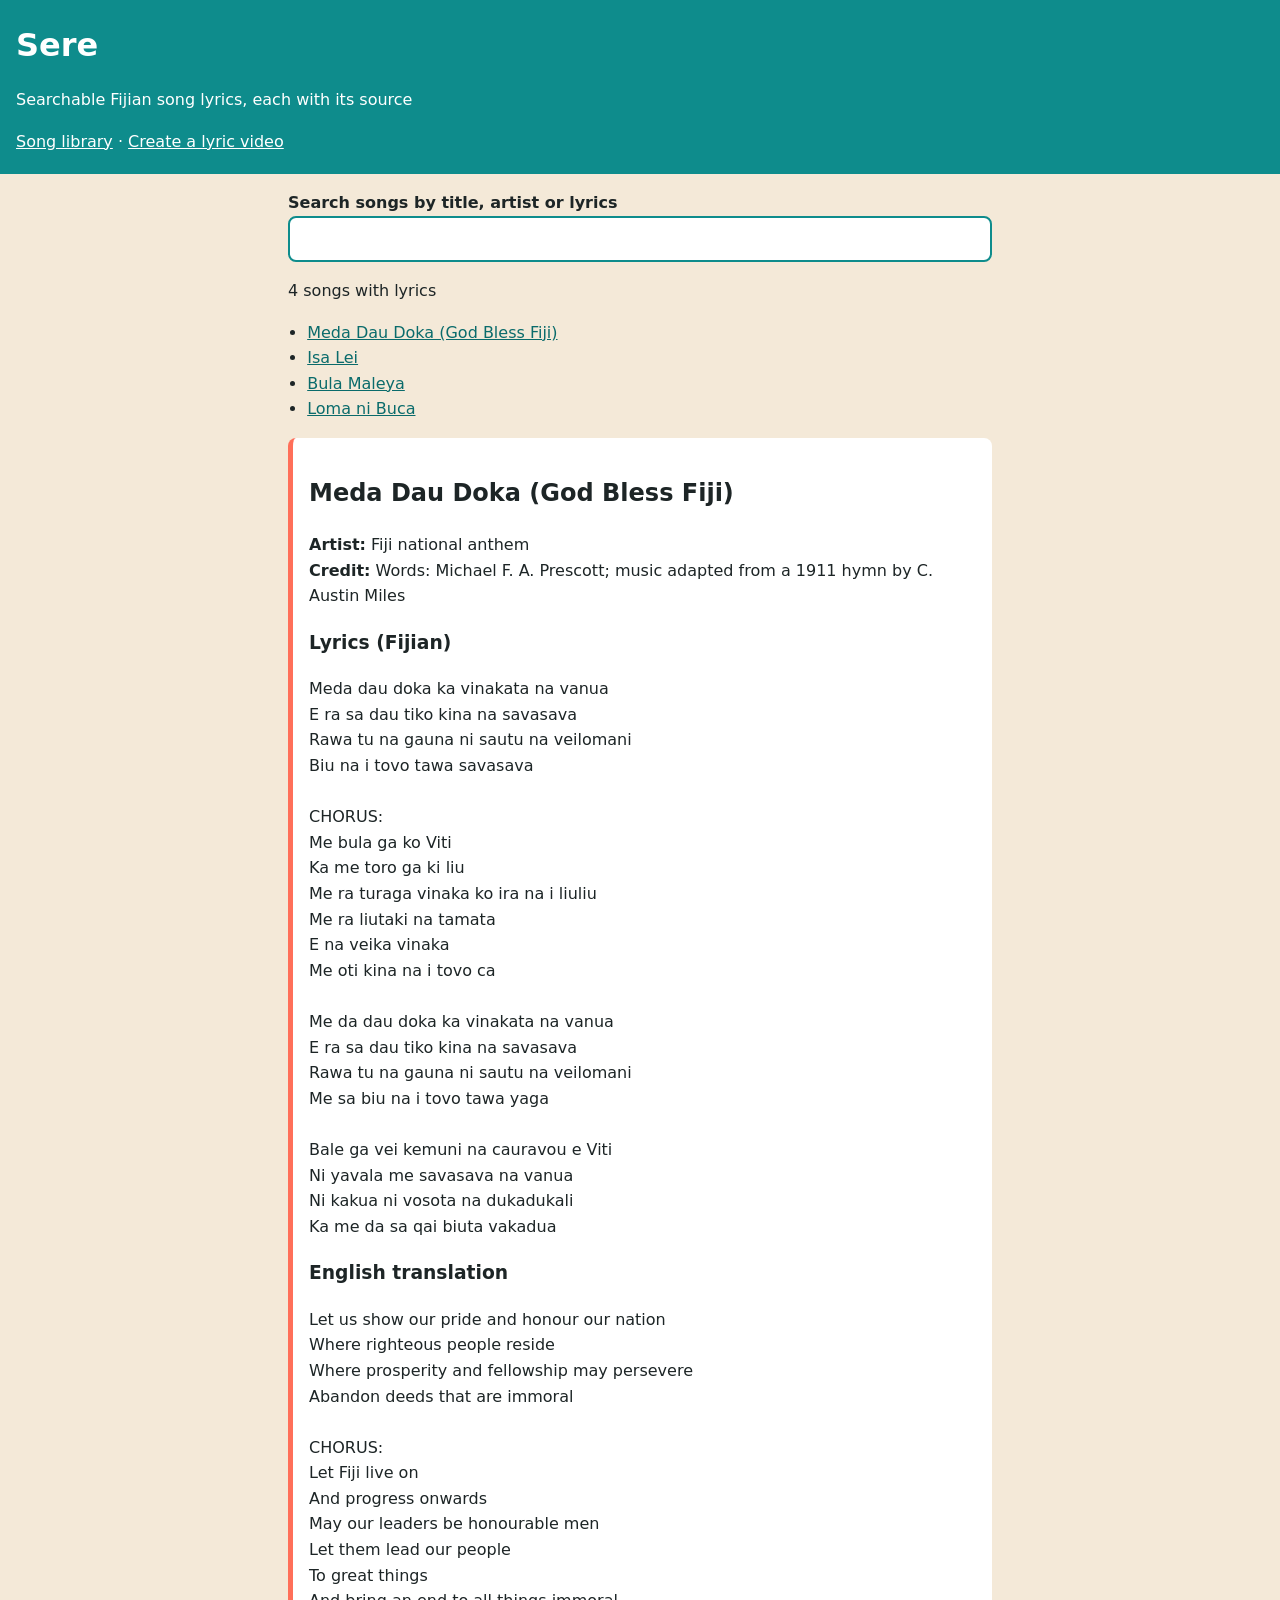
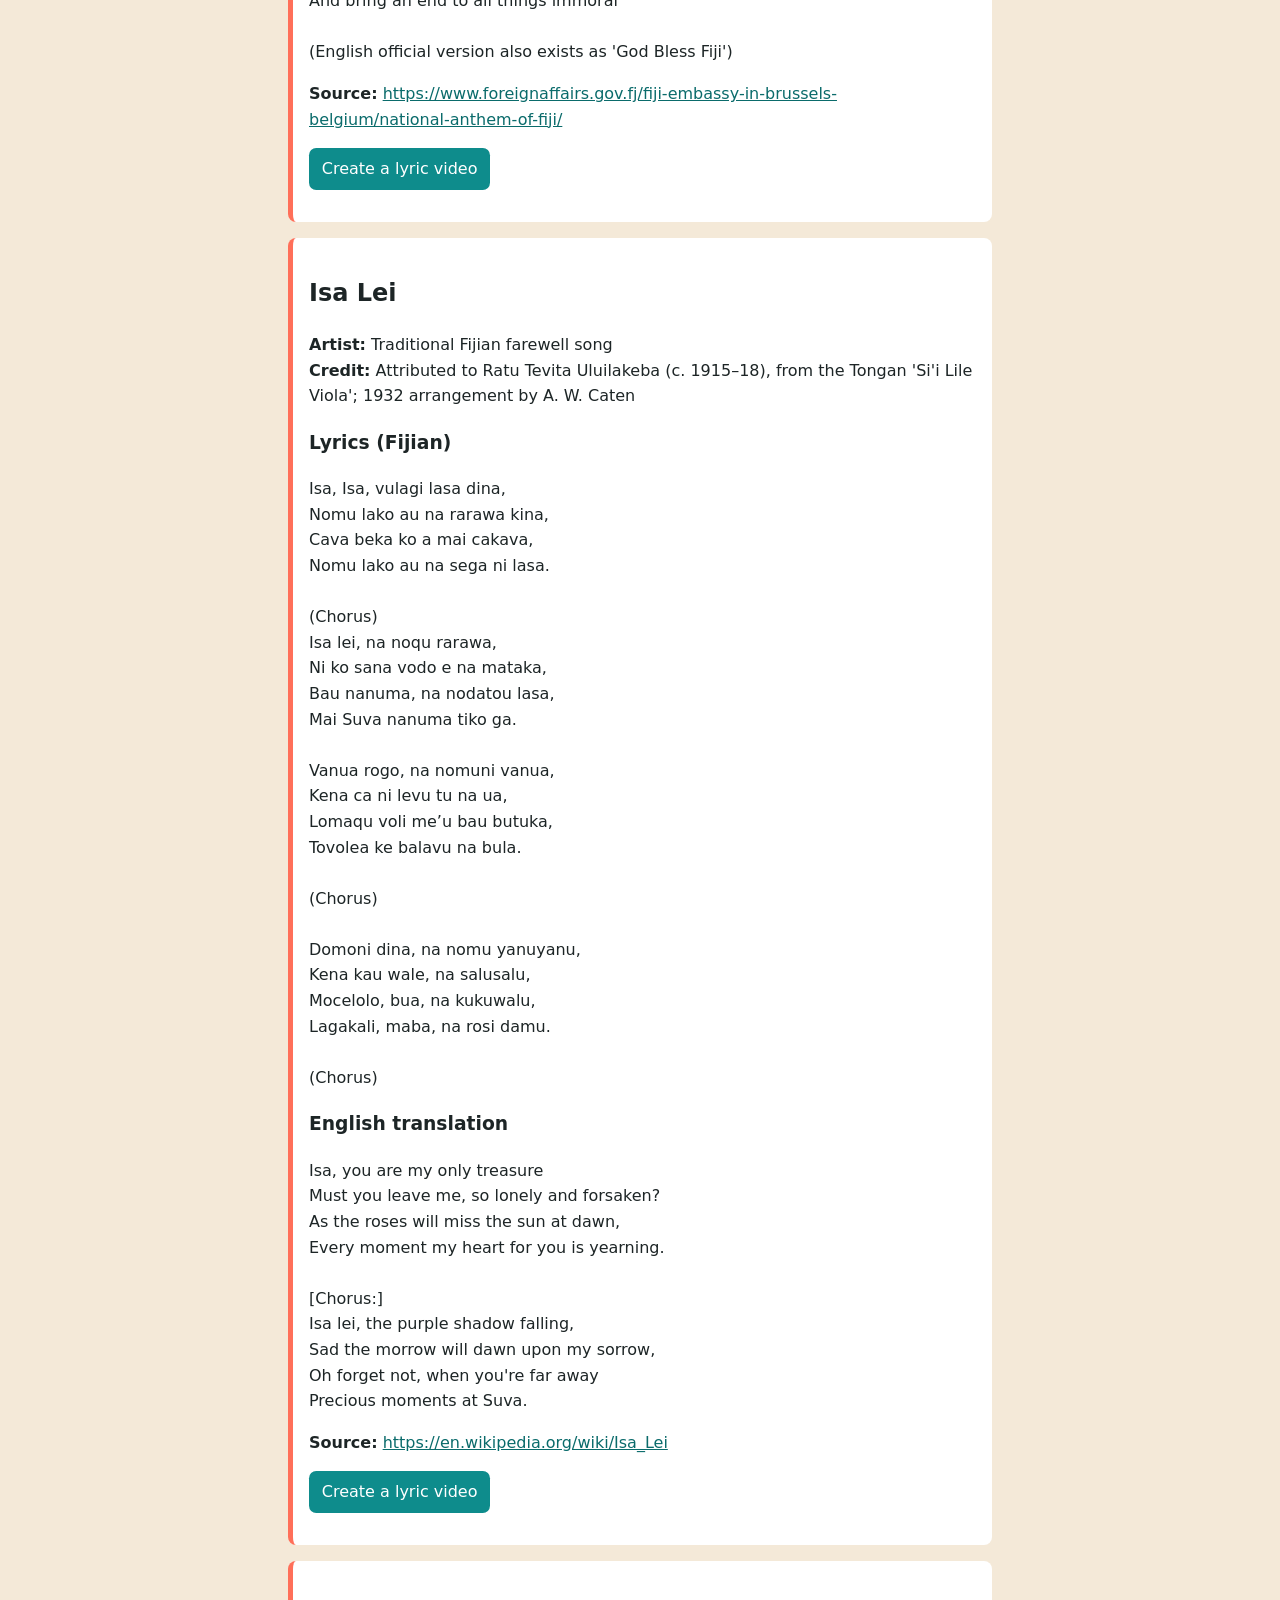
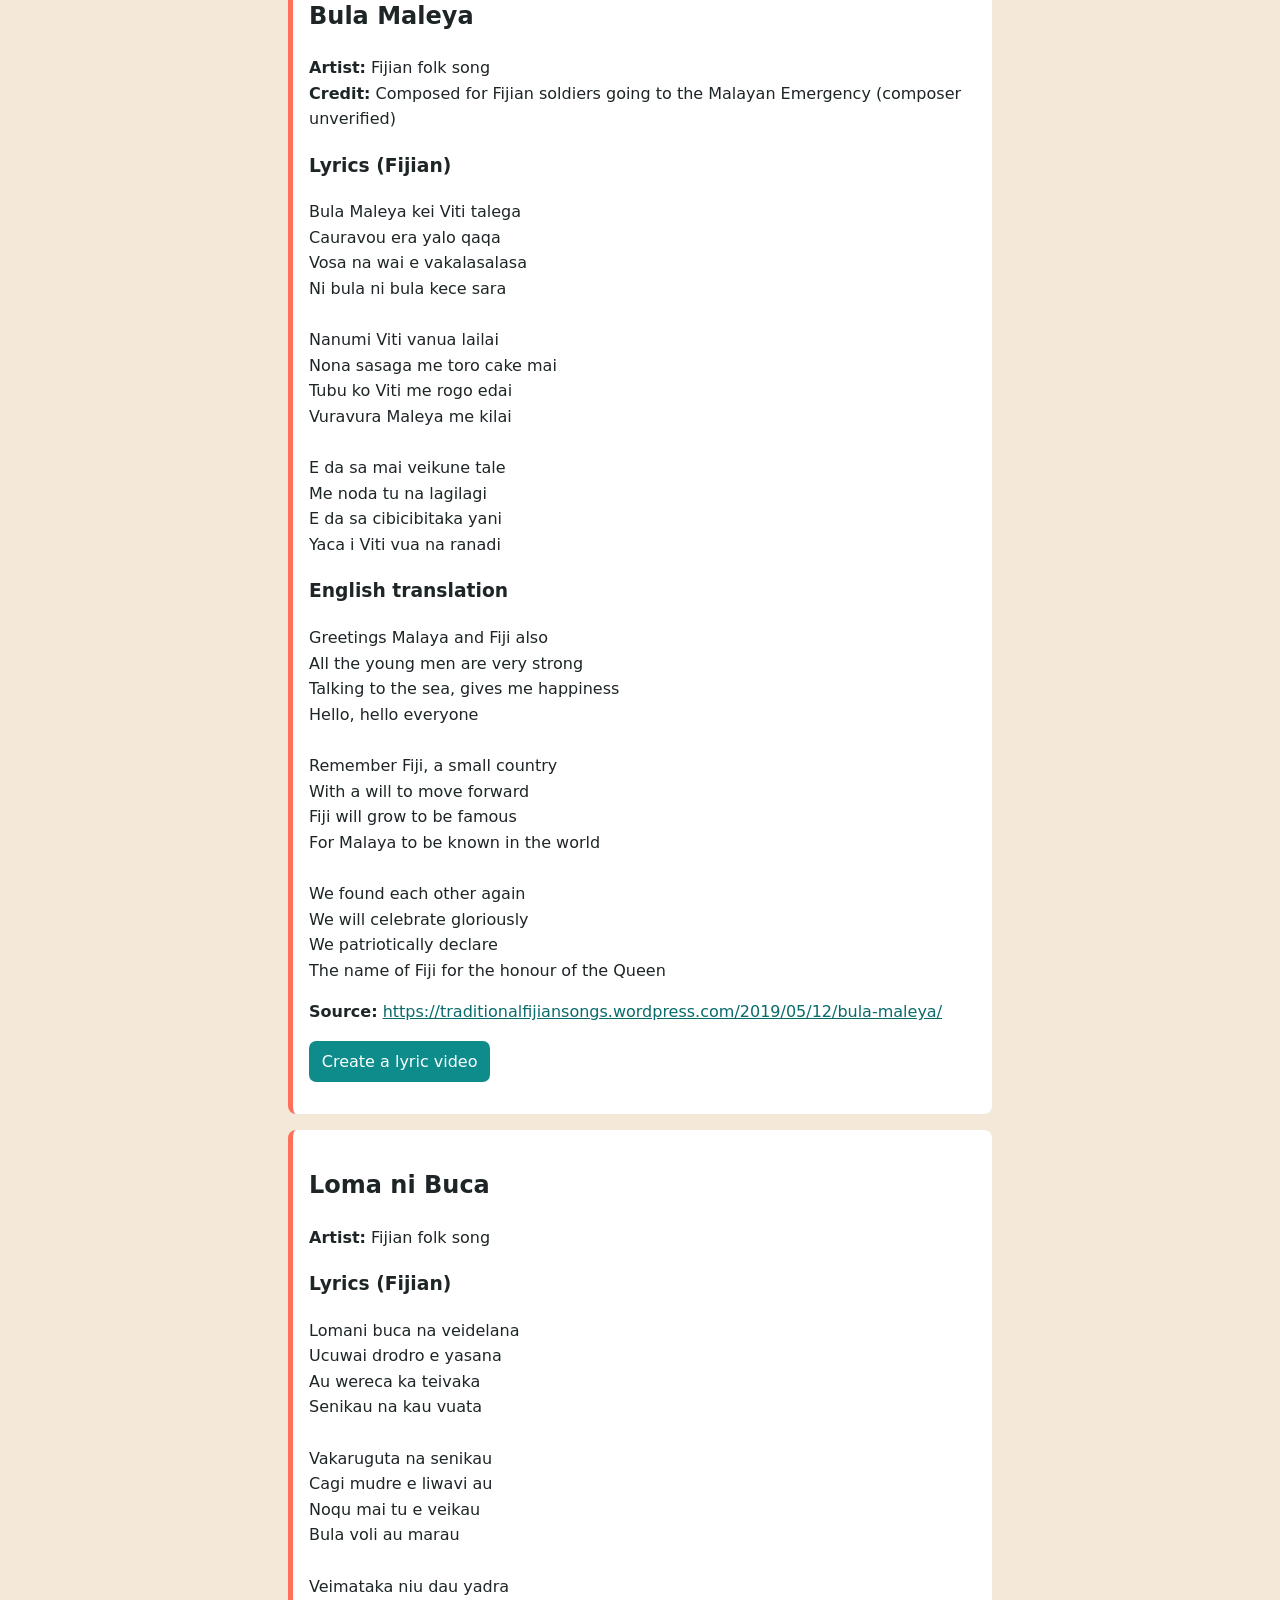
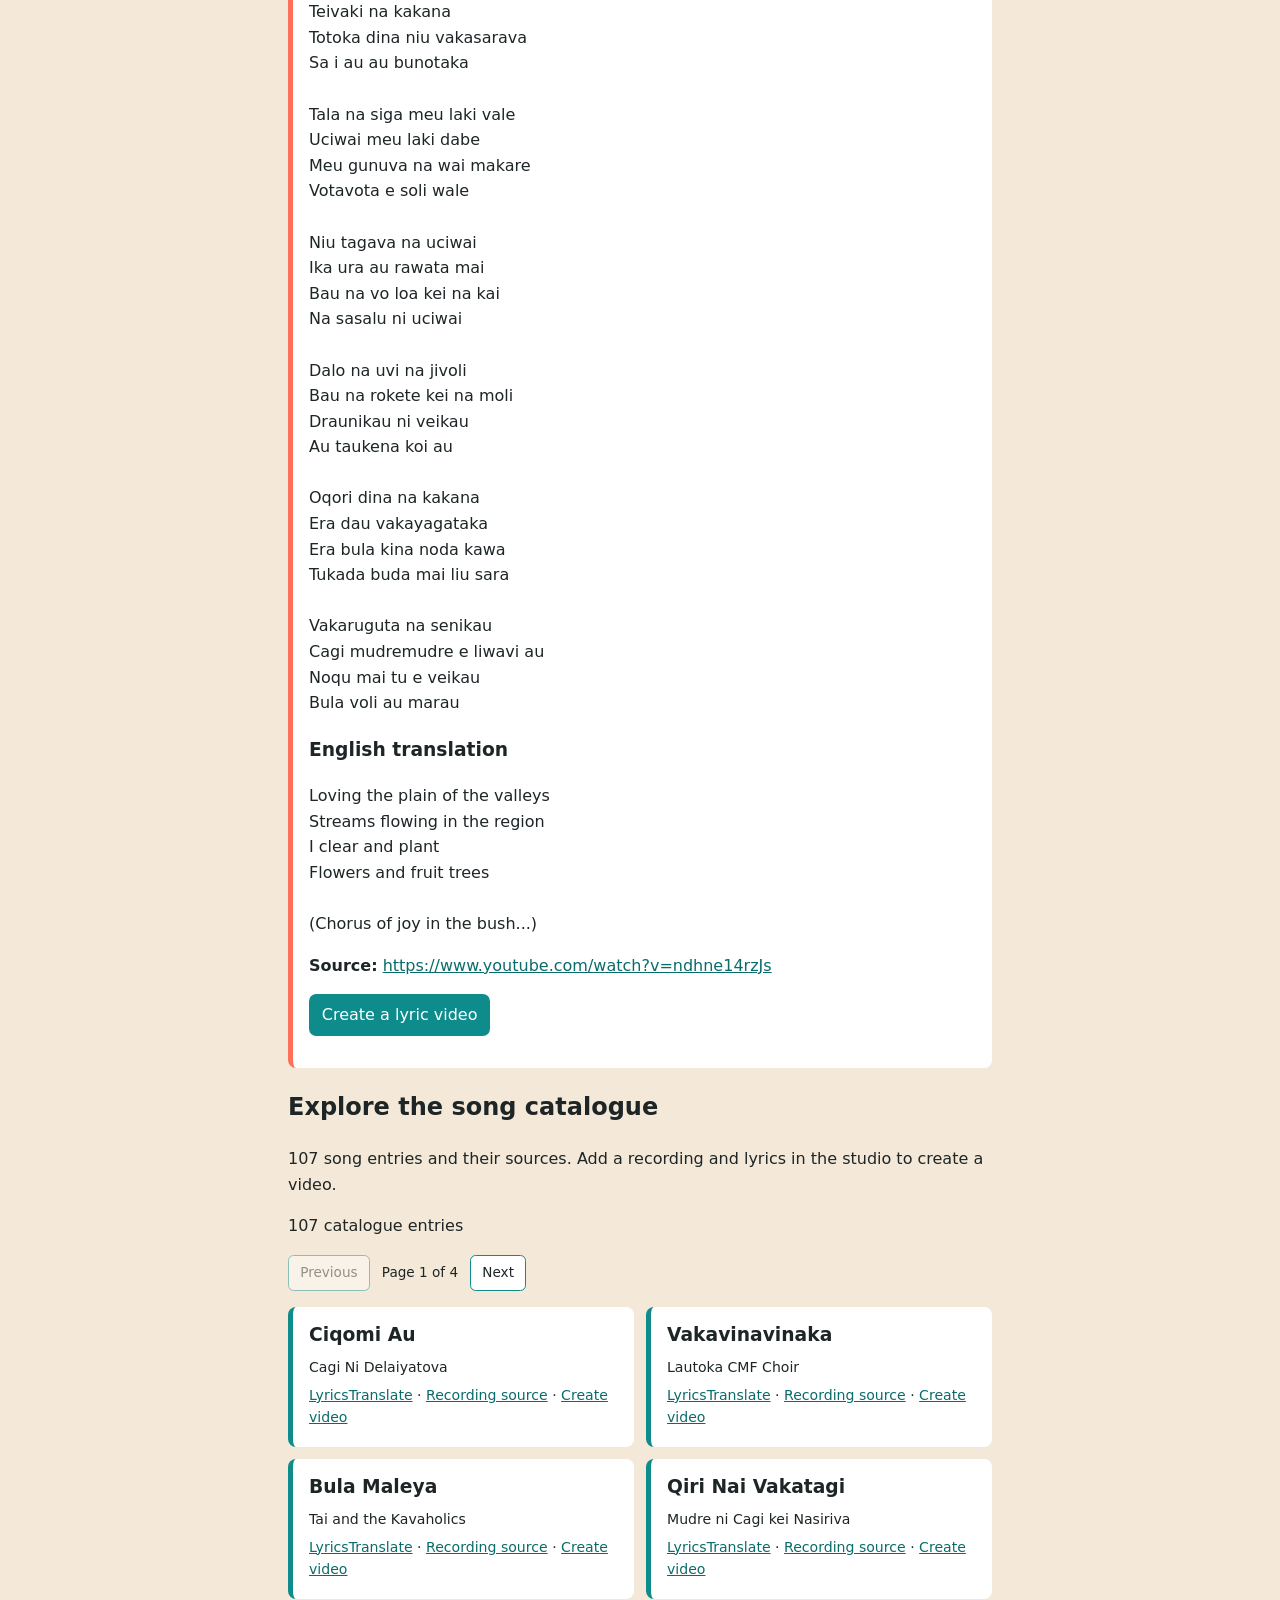
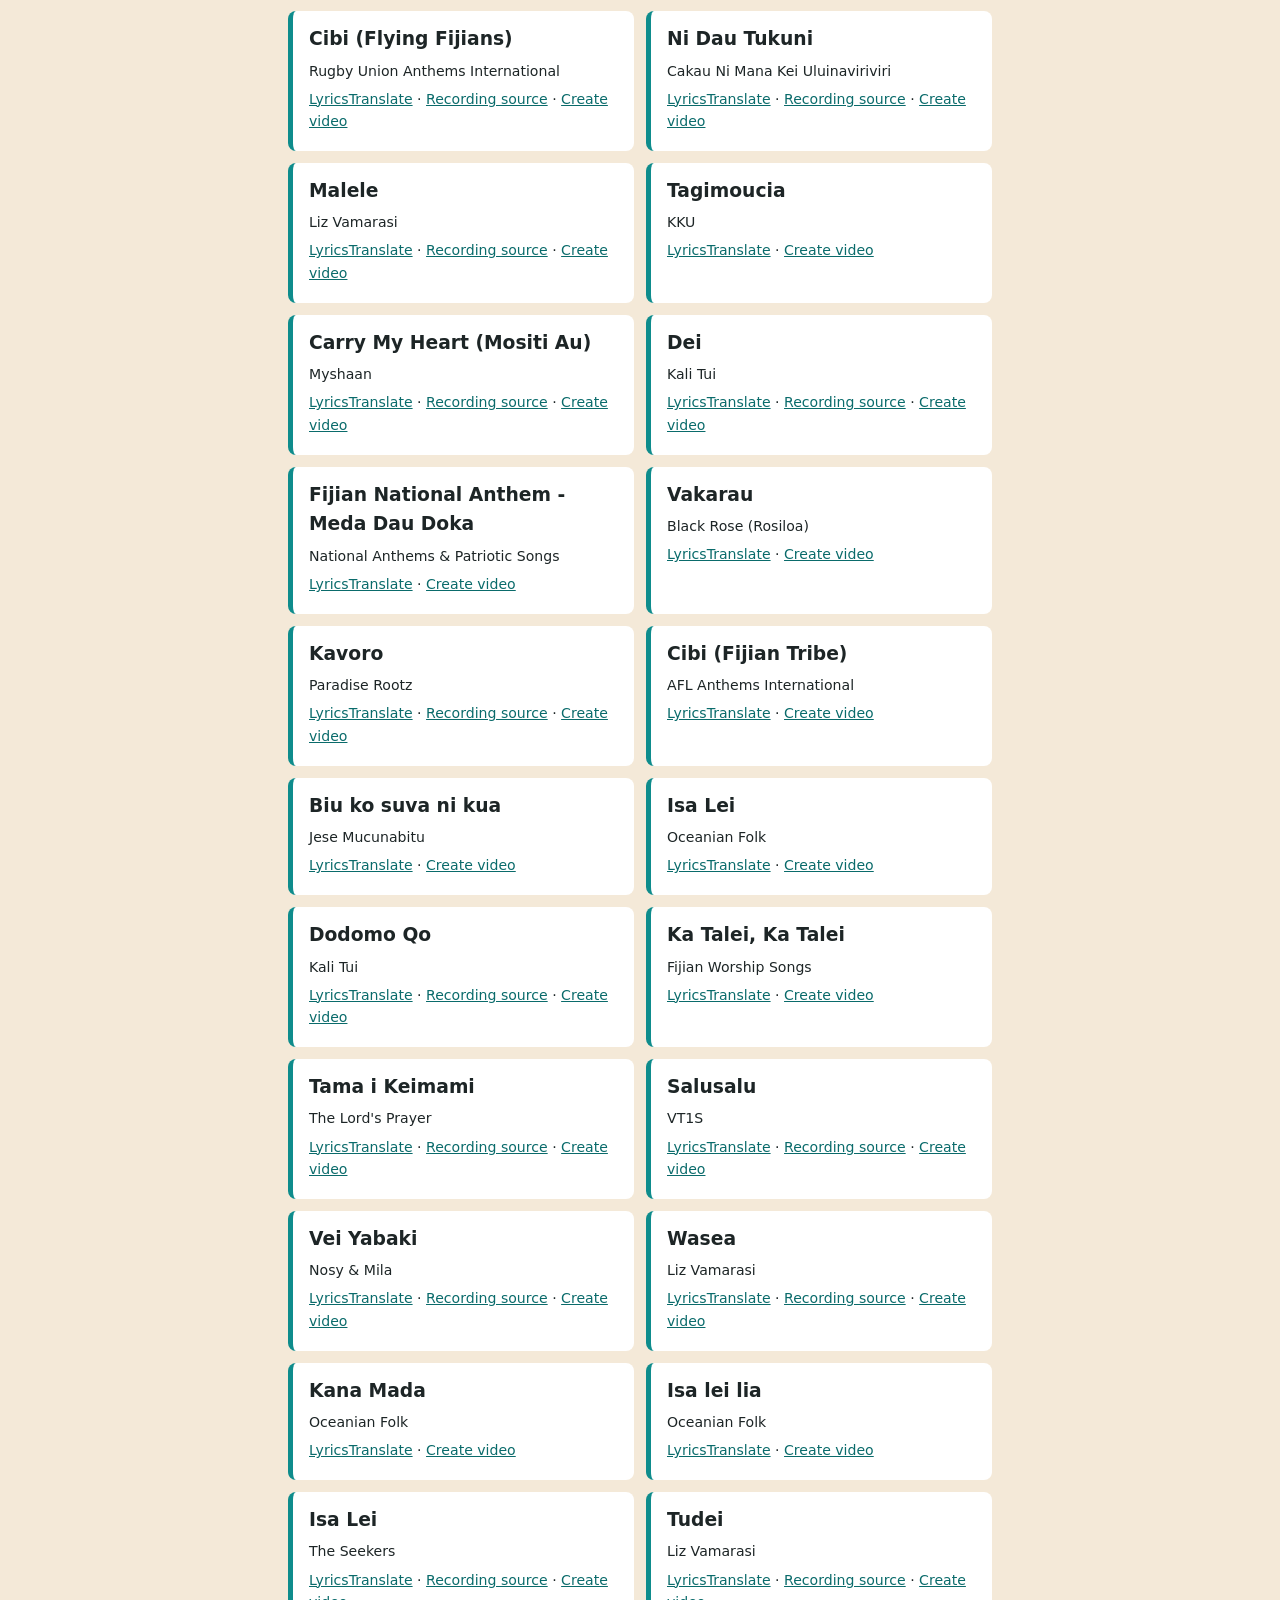
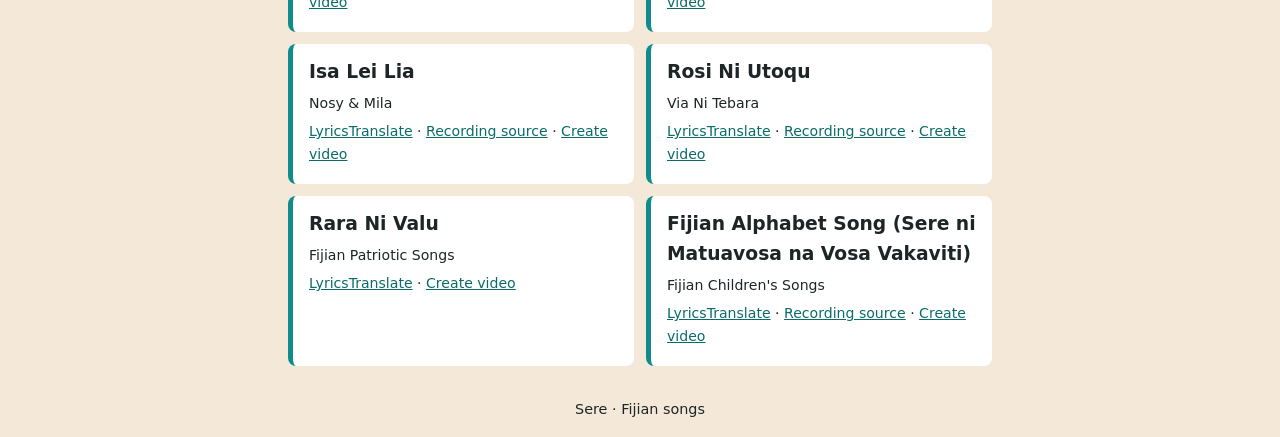
==== commit 30fcc2fe: "Finalize seekable audio-backed videos and isolated track projects" ====
--- a/index.html
+++ b/index.html
@@ -1,6 +1,6 @@
 <!doctype html><html lang="en"><head><meta charset="utf-8"><meta name="viewport" content="width=device-width,initial-scale=1"><title>Sere</title><link rel="stylesheet" href="style.css"></head>
 <body><a class="skip" href="#main">Skip to content</a><header><h1>Sere</h1><p>Searchable Fijian song lyrics, each with its source</p><nav aria-label="Main"><a href="index.html" aria-current="page">Song library</a> · <a href="studio.html">Create a lyric video</a></nav></header>
-<main id="main"><label for="q">Search songs by title, artist or lyrics</label><input id="q" type="search" autocomplete="off"><p id="count" aria-live="polite"></p><ul id="list"></ul><div id="songs"></div><section aria-labelledby="catalogue-heading"><h2 id="catalogue-heading">Explore the song catalogue</h2><p>107 song entries and their sources. Add a recording and lyrics in the studio to create a video.</p><p id="catalogue-count" aria-live="polite"></p><div id="catalogue"></div></section></main>
+<main id="main"><label for="q">Search songs by title, artist or lyrics</label><input id="q" type="search" autocomplete="off"><p id="count" aria-live="polite"></p><ul id="list"></ul><div id="songs"></div><section aria-labelledby="catalogue-heading"><h2 id="catalogue-heading">Explore the song catalogue</h2><p id="catalogue-overview">Song entries and their sources. Add a recording and lyrics in the studio to create a video.</p><p id="catalogue-count" aria-live="polite"></p><nav class="catalogue-pages" aria-label="Catalogue pages"><button type="button" id="catalogue-previous" aria-controls="catalogue">Previous</button><span id="catalogue-page"></span><button type="button" id="catalogue-next" aria-controls="catalogue">Next</button></nav><div id="catalogue"></div></section></main>
 <footer>Sere · Fijian songs</footer>
 <script src="songs.js"></script><script src="catalogue.js"></script><script src="app.js"></script></body></html>
 
--- a/style.css
+++ b/style.css
@@ -7,4 +7,5 @@
 pre{white-space:pre-wrap;font:inherit}.skip{position:absolute;left:-999px}.skip:focus{left:1rem;top:1rem;background:#fff;padding:.5rem}
 footer{text-align:center;padding:1rem;font-size:.9rem}
 header nav a{color:#fff}header nav a:focus{outline-color:#fff}.studio-link{display:inline-block;background:var(--teal);color:#fff;border-radius:.45rem;padding:.5rem .8rem;text-decoration:none}.catalogue-card{border-left-color:var(--teal);padding:.8rem 1rem}.catalogue-card h3{margin:0}.catalogue-card p{margin:.35rem 0;font-size:.88rem}#catalogue{display:grid;grid-template-columns:repeat(auto-fit,minmax(260px,1fr));gap:.75rem}#catalogue article{margin:0}
+.catalogue-pages{display:flex;gap:.75rem;align-items:center;margin:1rem 0;font-size:.85rem}.catalogue-pages button{font:inherit;padding:.4rem .7rem;border:1px solid var(--teal);border-radius:.35rem;background:#fff;color:var(--ink);cursor:pointer}.catalogue-pages button:disabled{opacity:.45;cursor:default}
 
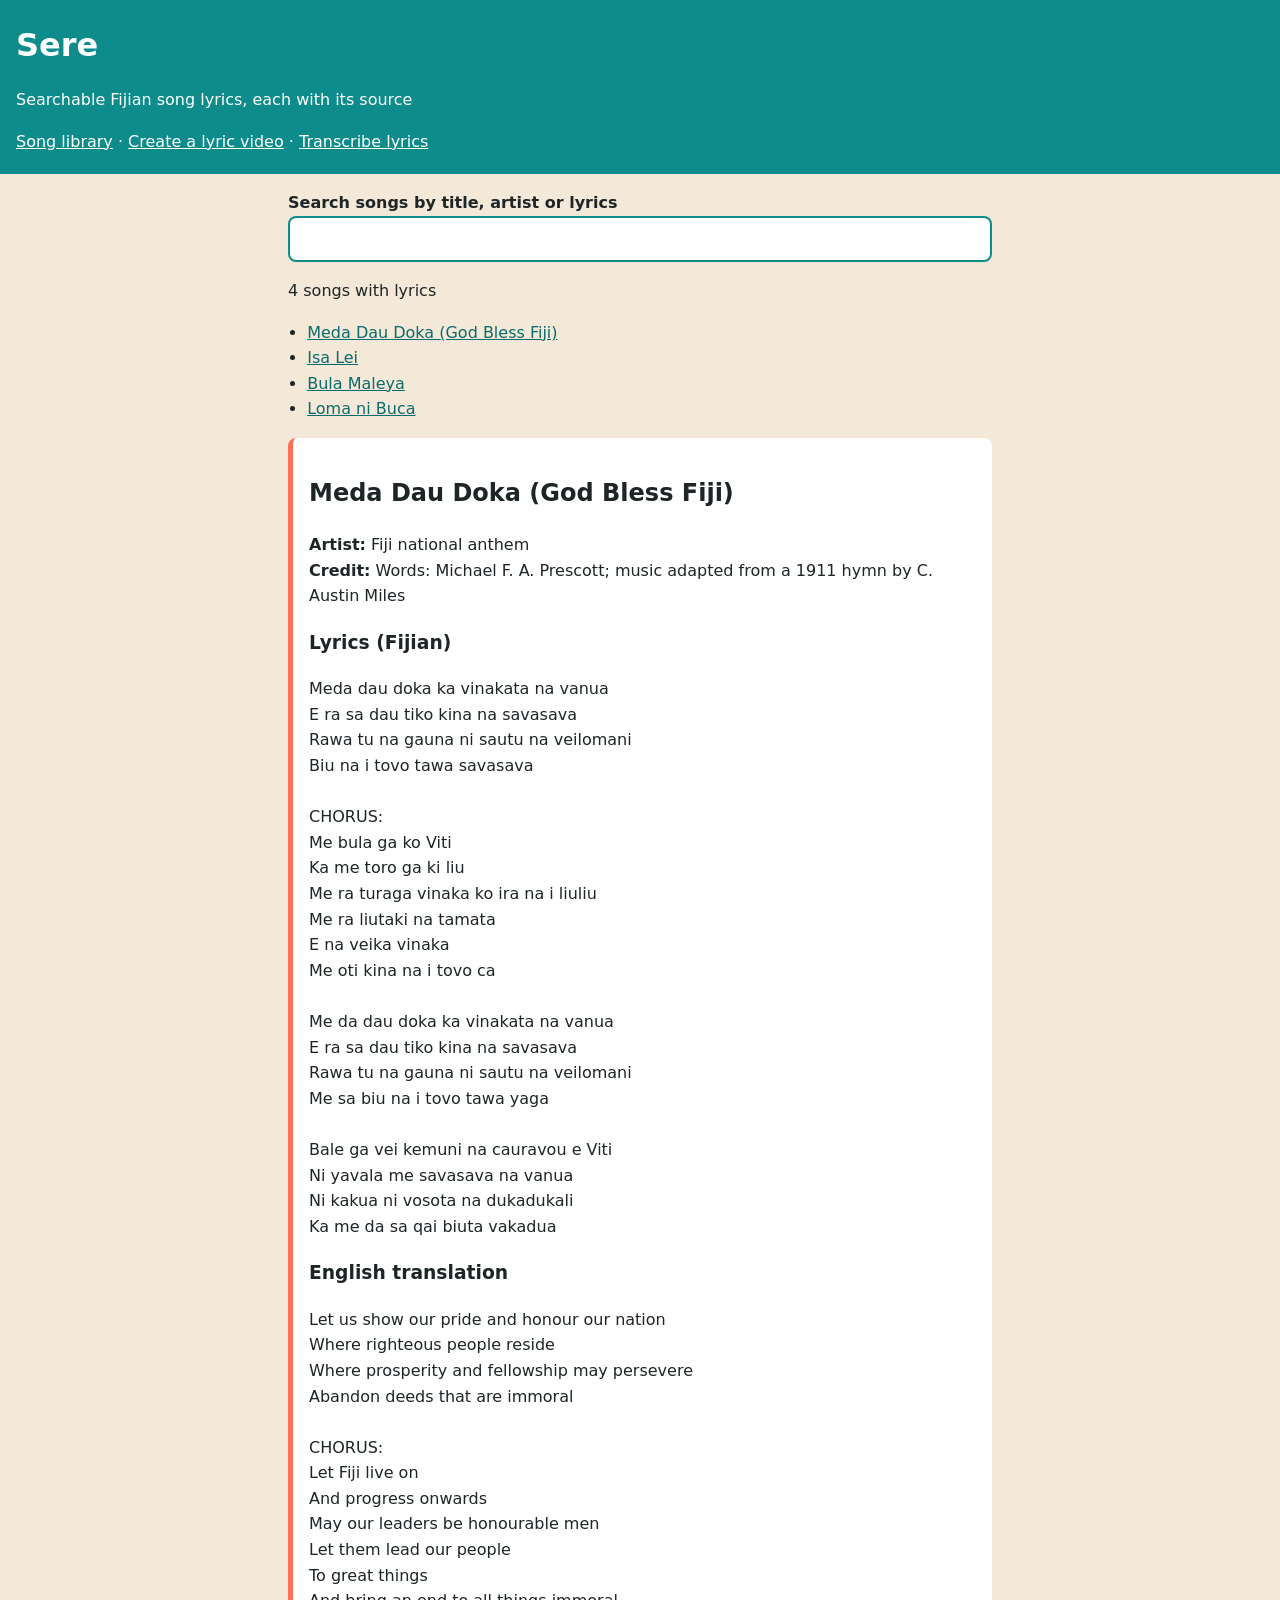
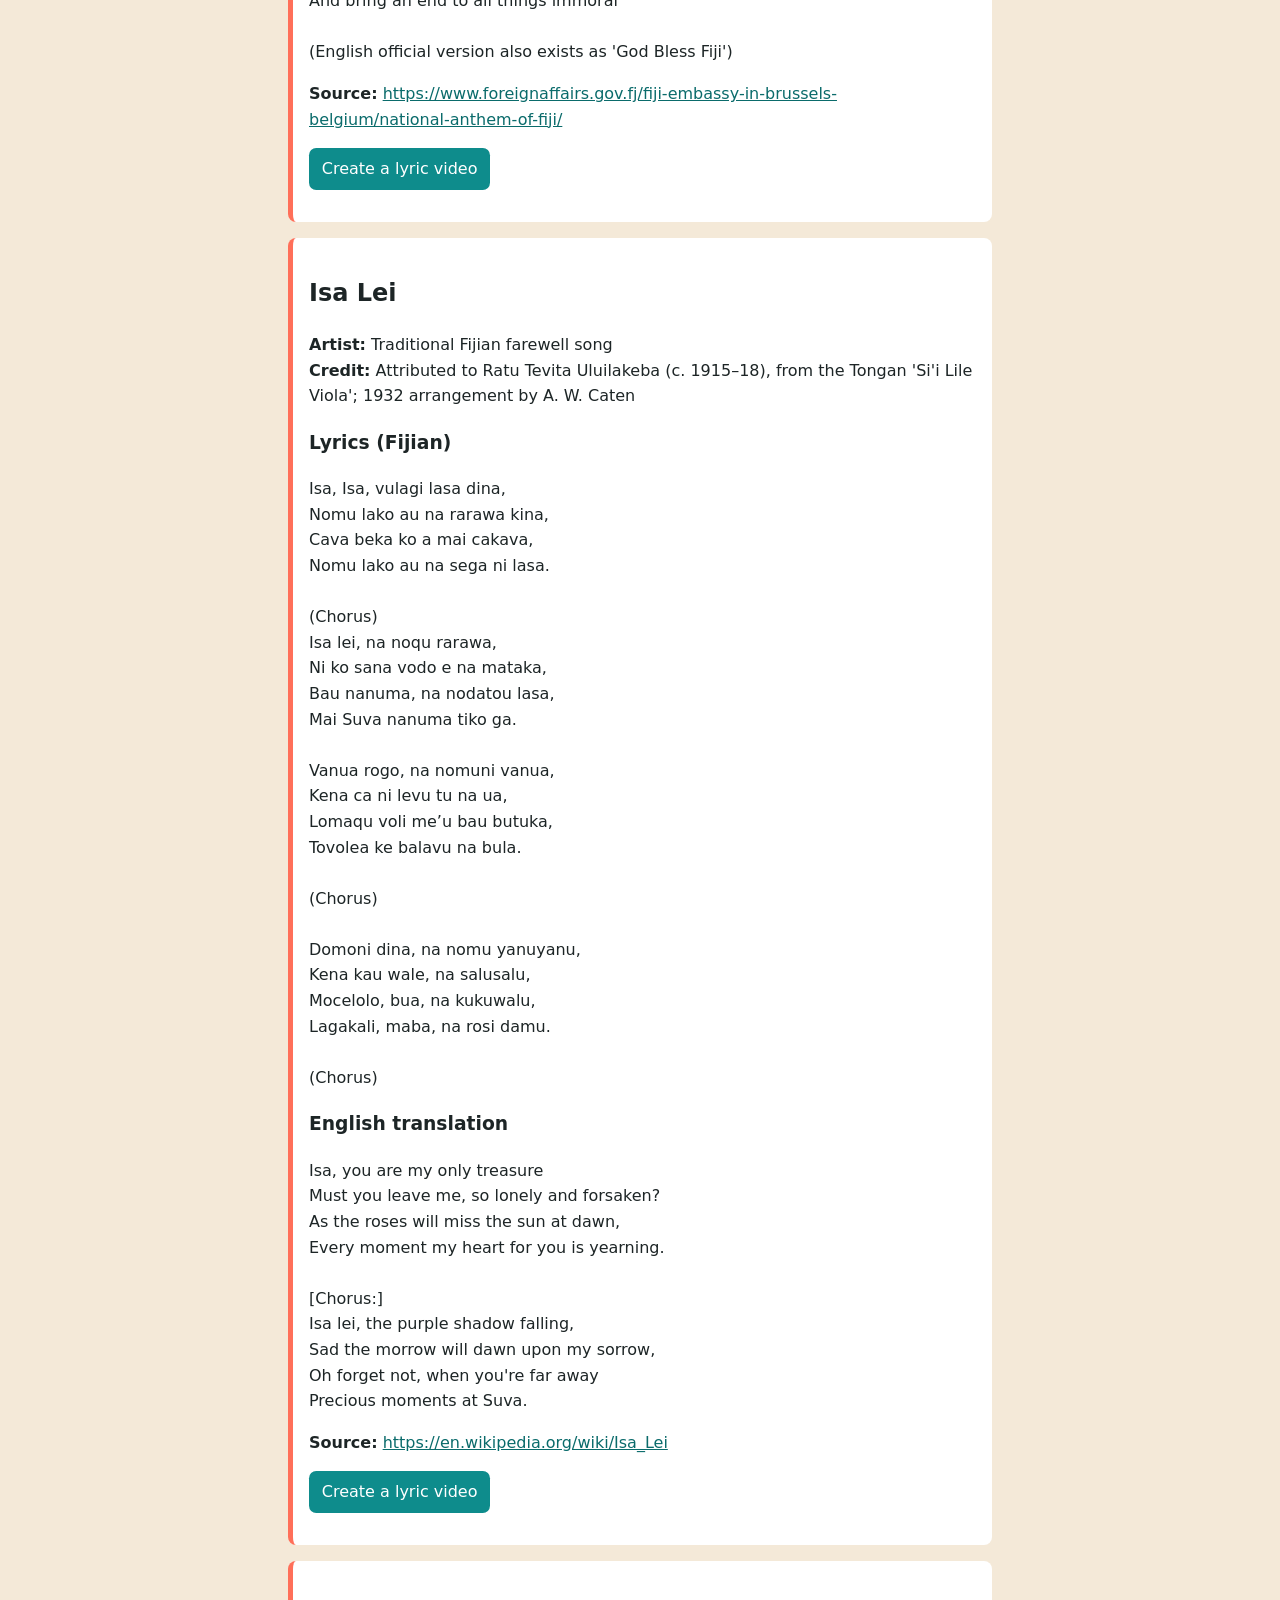
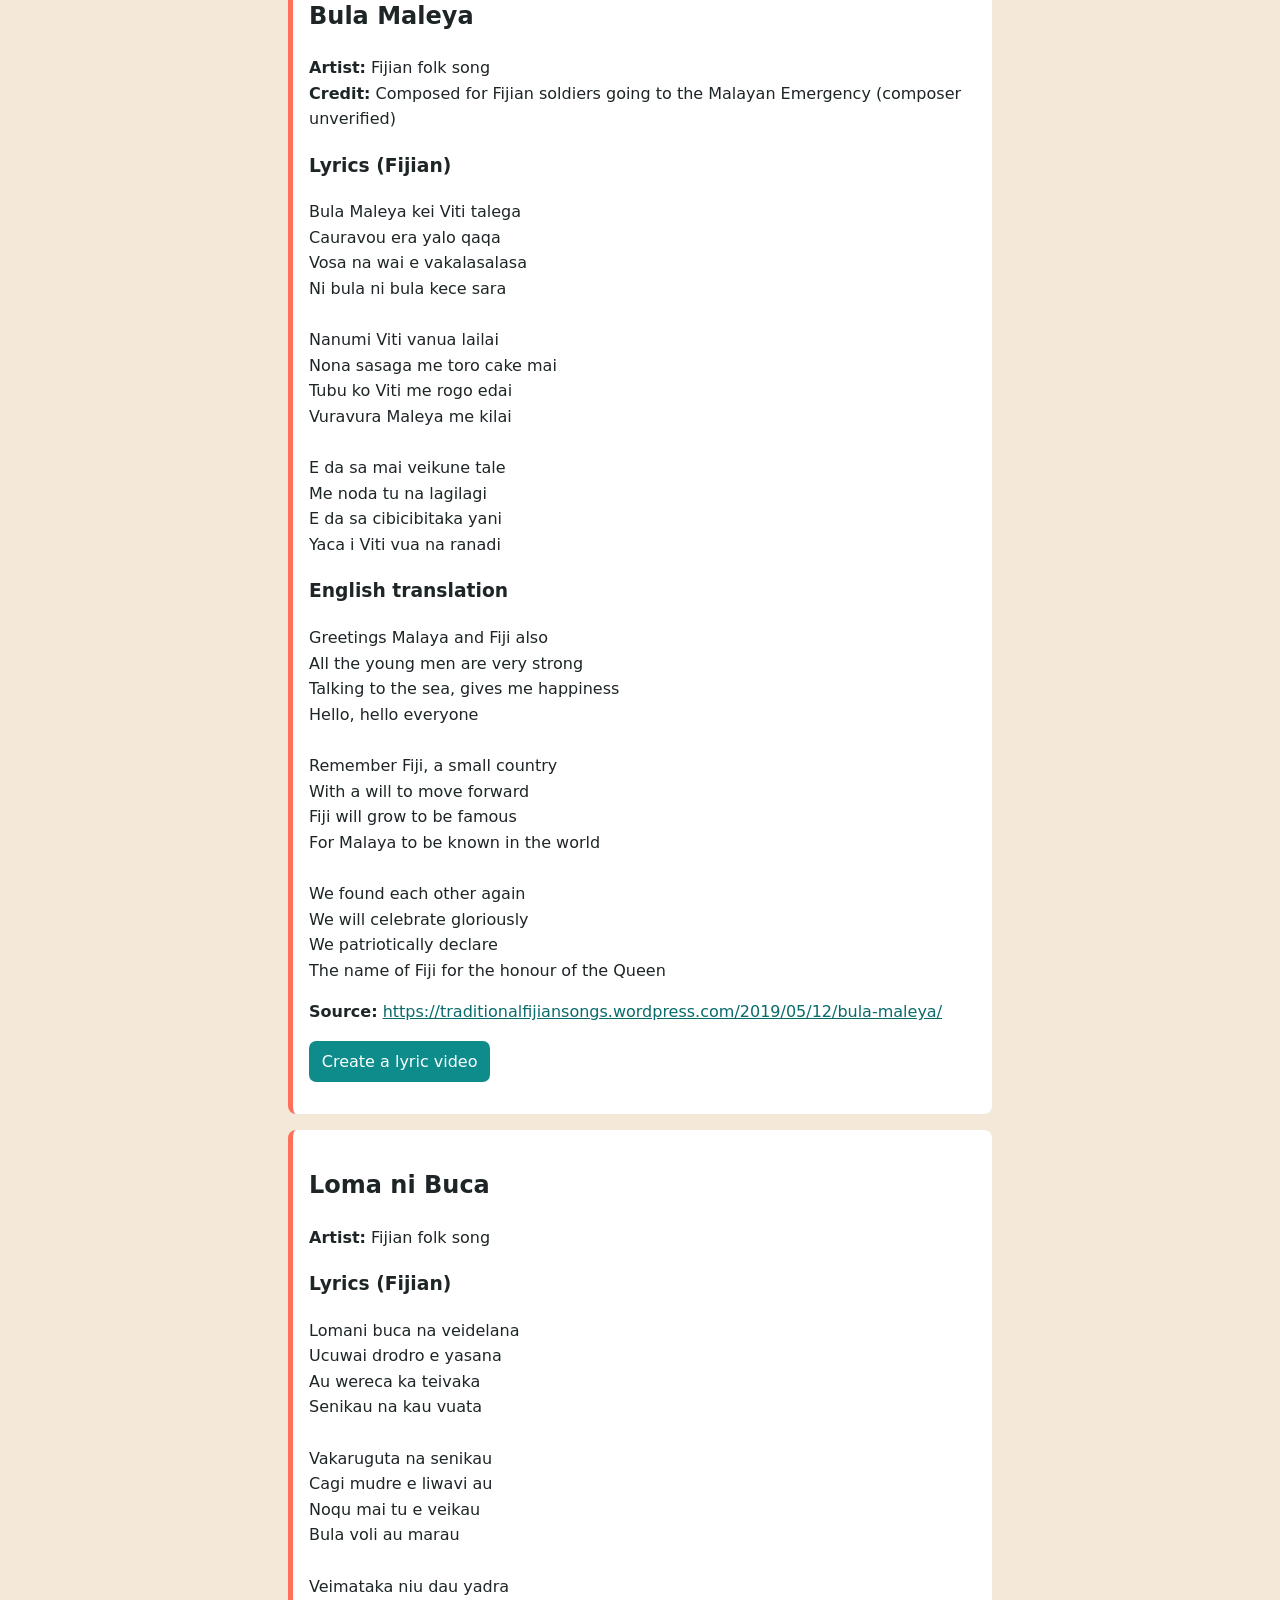
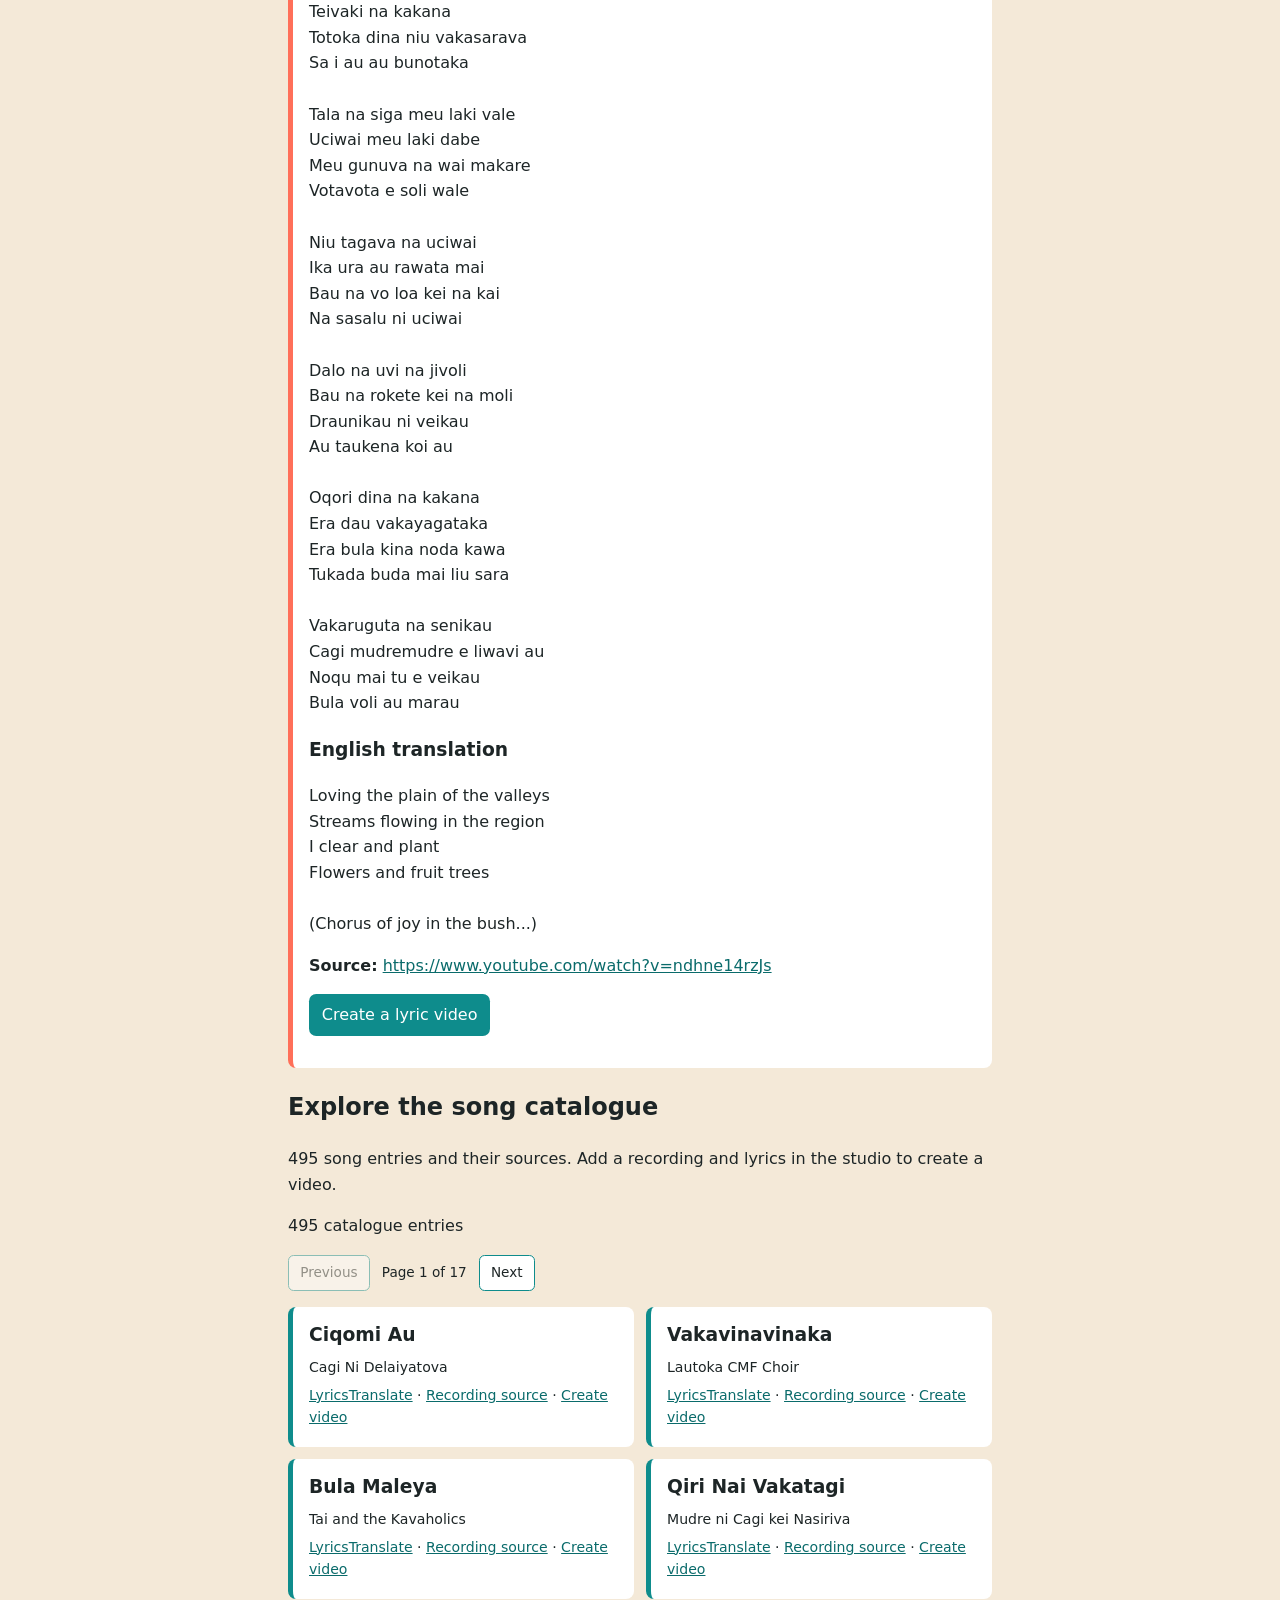
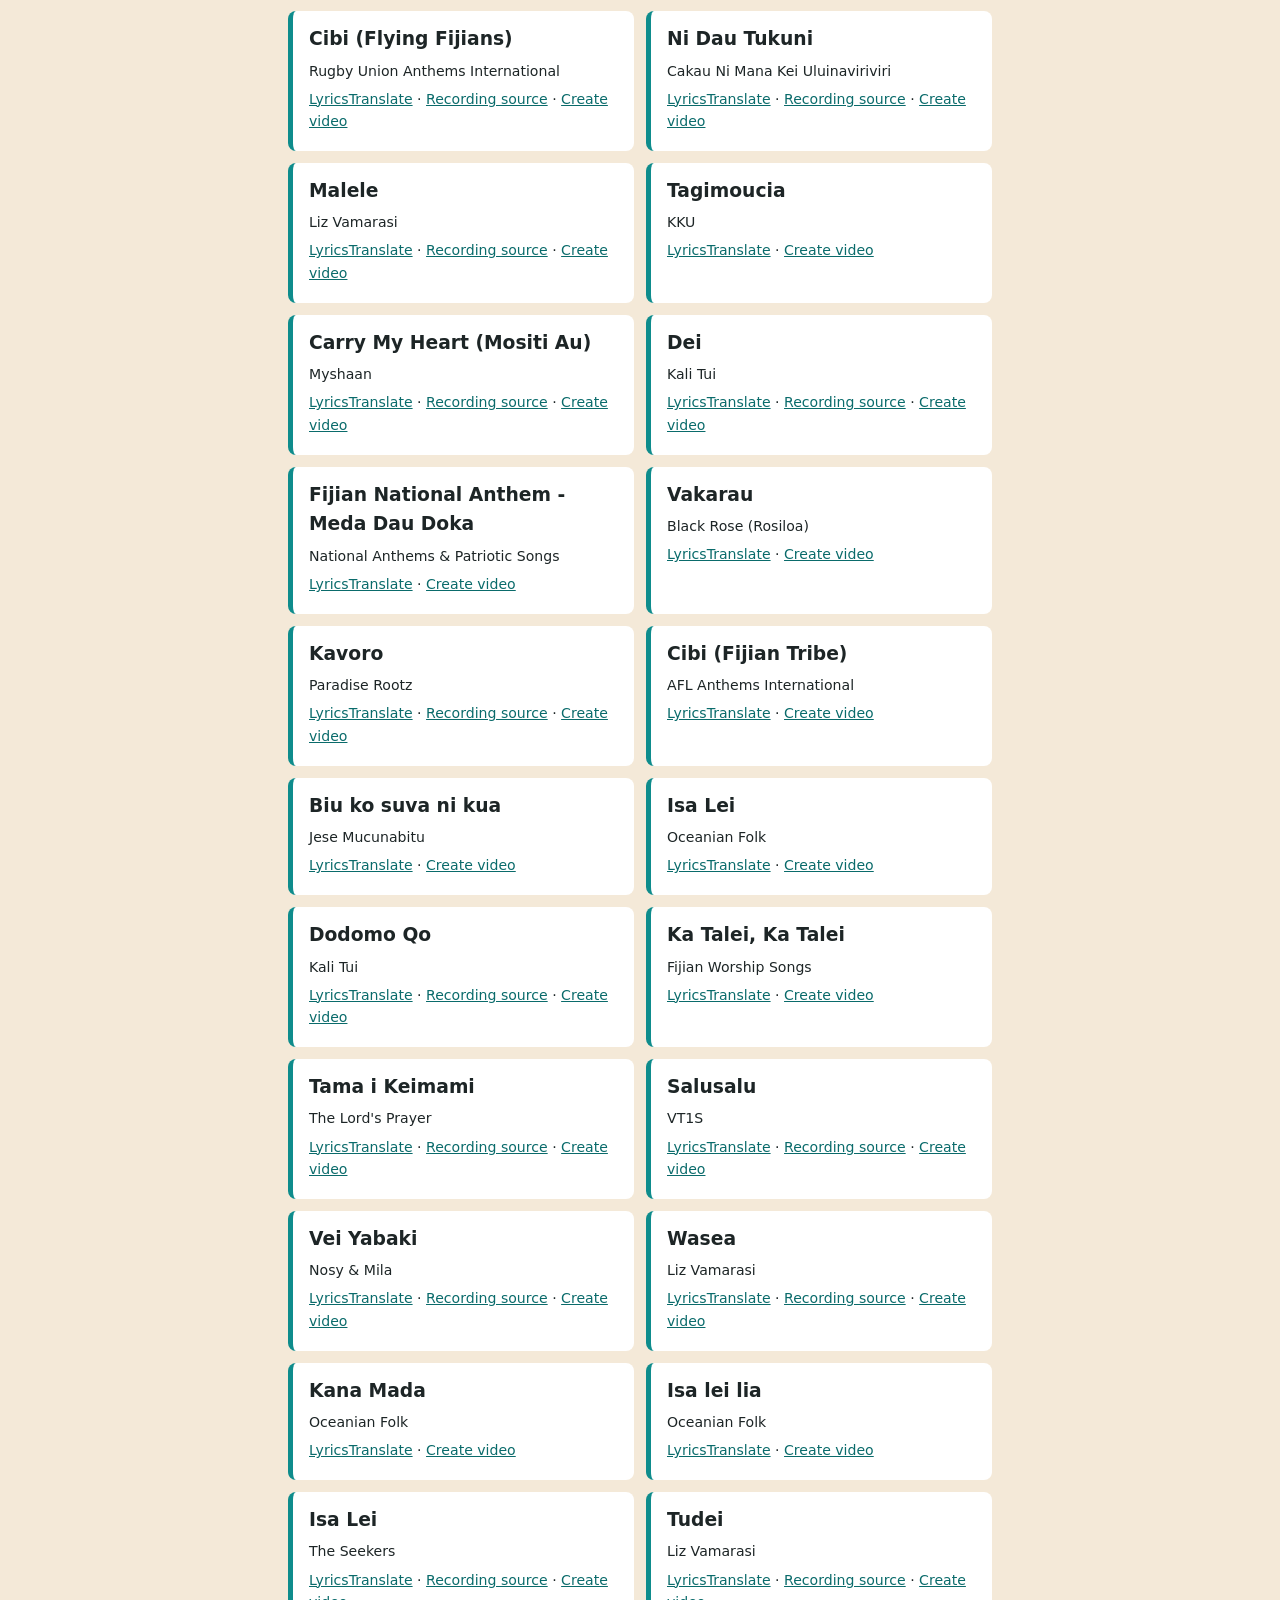
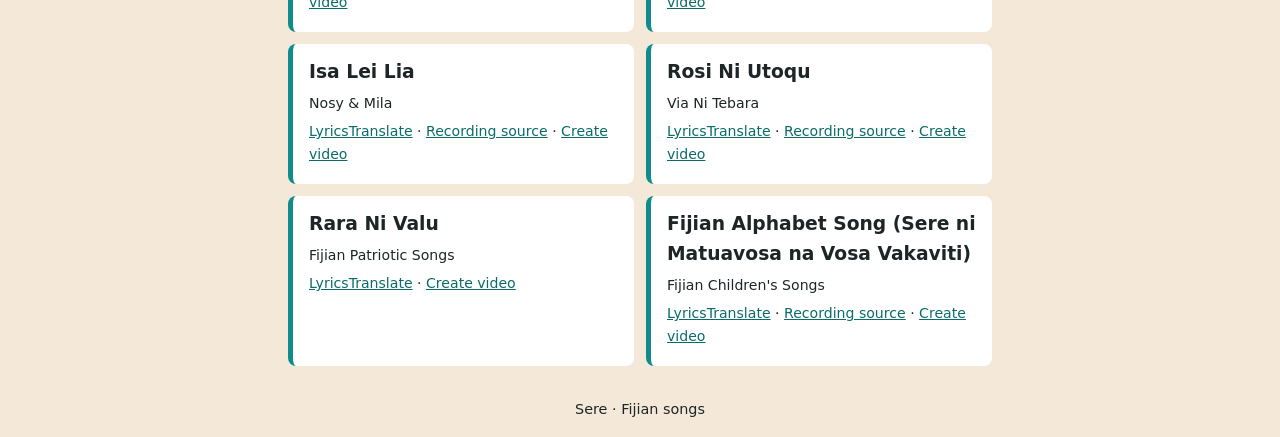
==== commit 8bdb6b99: "Add lyrics-only transcription mode with copy and TXT downloads" ====
--- a/index.html
+++ b/index.html
@@ -1,5 +1,5 @@
 <!doctype html><html lang="en"><head><meta charset="utf-8"><meta name="viewport" content="width=device-width,initial-scale=1"><title>Sere</title><link rel="stylesheet" href="style.css"></head>
-<body><a class="skip" href="#main">Skip to content</a><header><h1>Sere</h1><p>Searchable Fijian song lyrics, each with its source</p><nav aria-label="Main"><a href="index.html" aria-current="page">Song library</a> · <a href="studio.html">Create a lyric video</a></nav></header>
+<body><a class="skip" href="#main">Skip to content</a><header><h1>Sere</h1><p>Searchable Fijian song lyrics, each with its source</p><nav aria-label="Main"><a href="index.html" aria-current="page">Song library</a> · <a href="studio.html">Create a lyric video</a> · <a href="studio.html?output=lyrics">Transcribe lyrics</a></nav></header>
 <main id="main"><label for="q">Search songs by title, artist or lyrics</label><input id="q" type="search" autocomplete="off"><p id="count" aria-live="polite"></p><ul id="list"></ul><div id="songs"></div><section aria-labelledby="catalogue-heading"><h2 id="catalogue-heading">Explore the song catalogue</h2><p id="catalogue-overview">Song entries and their sources. Add a recording and lyrics in the studio to create a video.</p><p id="catalogue-count" aria-live="polite"></p><nav class="catalogue-pages" aria-label="Catalogue pages"><button type="button" id="catalogue-previous" aria-controls="catalogue">Previous</button><span id="catalogue-page"></span><button type="button" id="catalogue-next" aria-controls="catalogue">Next</button></nav><div id="catalogue"></div></section></main>
 <footer>Sere · Fijian songs</footer>
 <script src="songs.js"></script><script src="catalogue.js"></script><script src="app.js"></script></body></html>
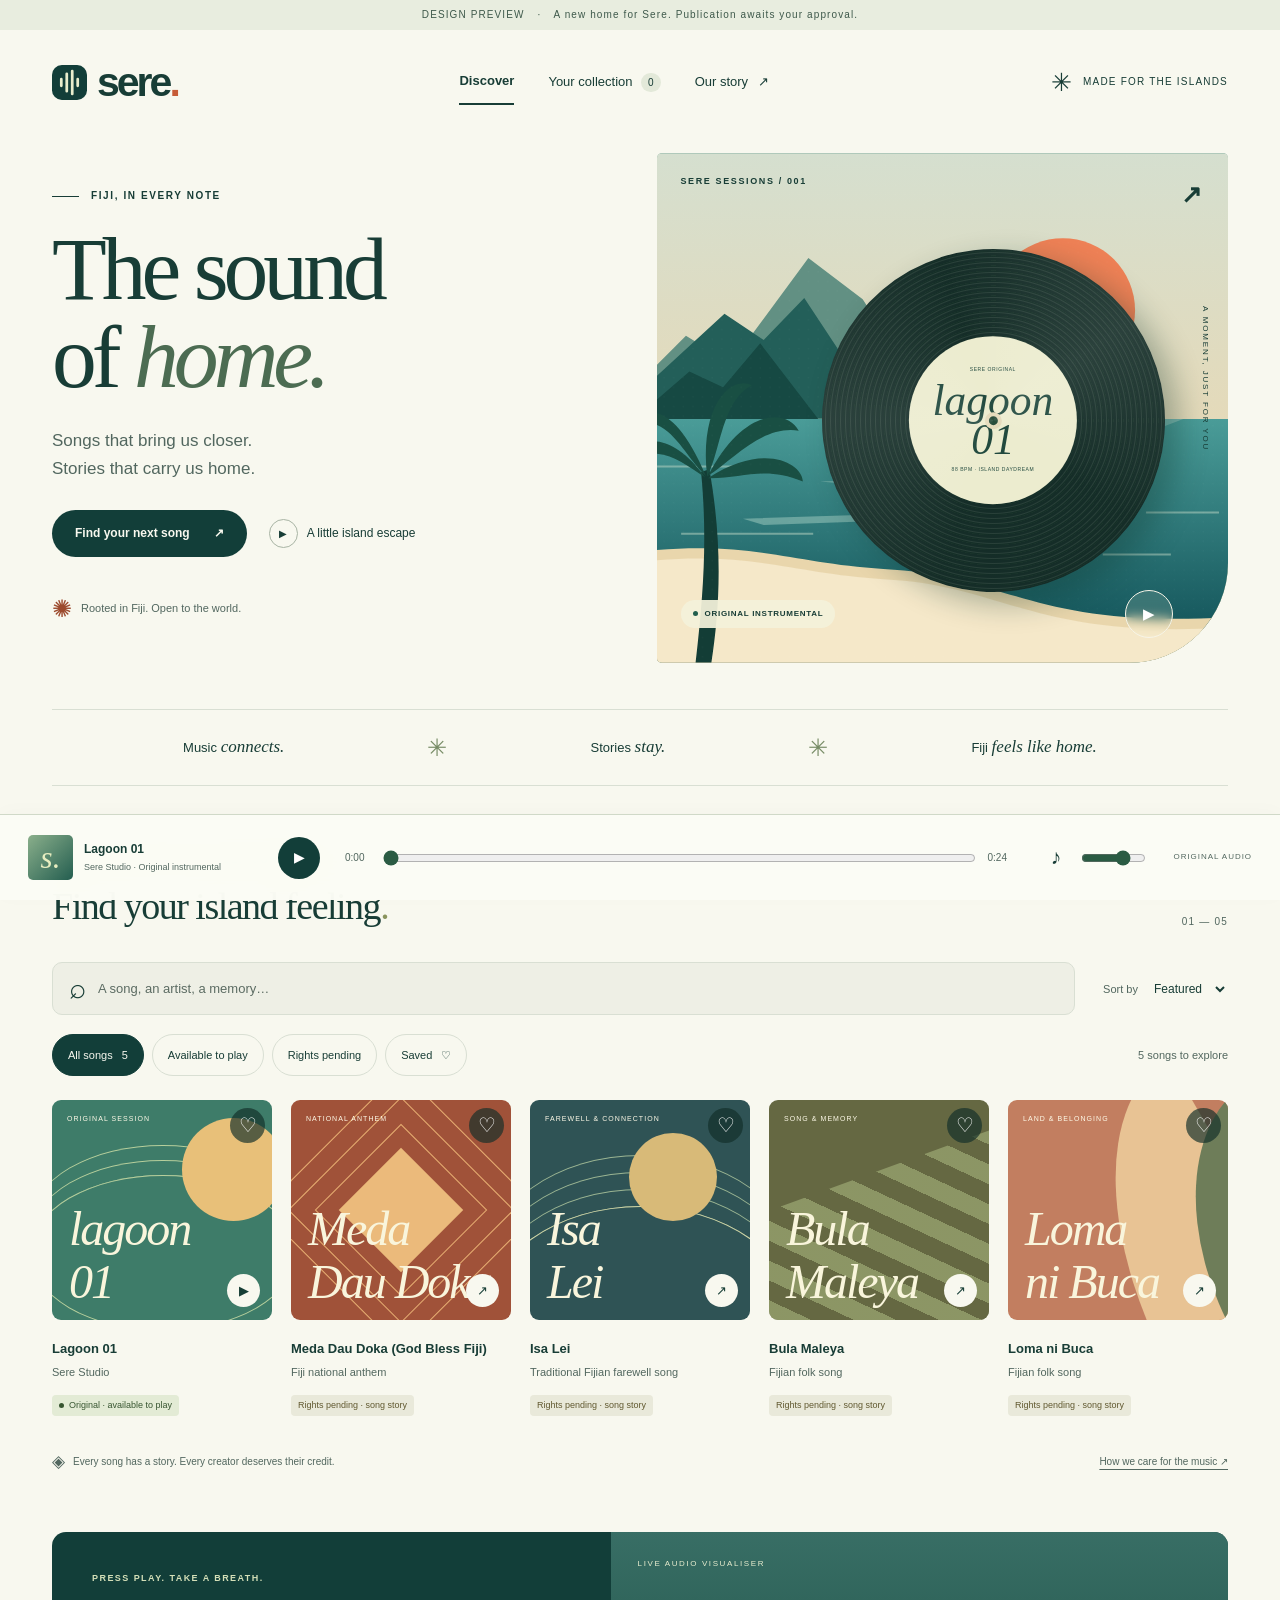
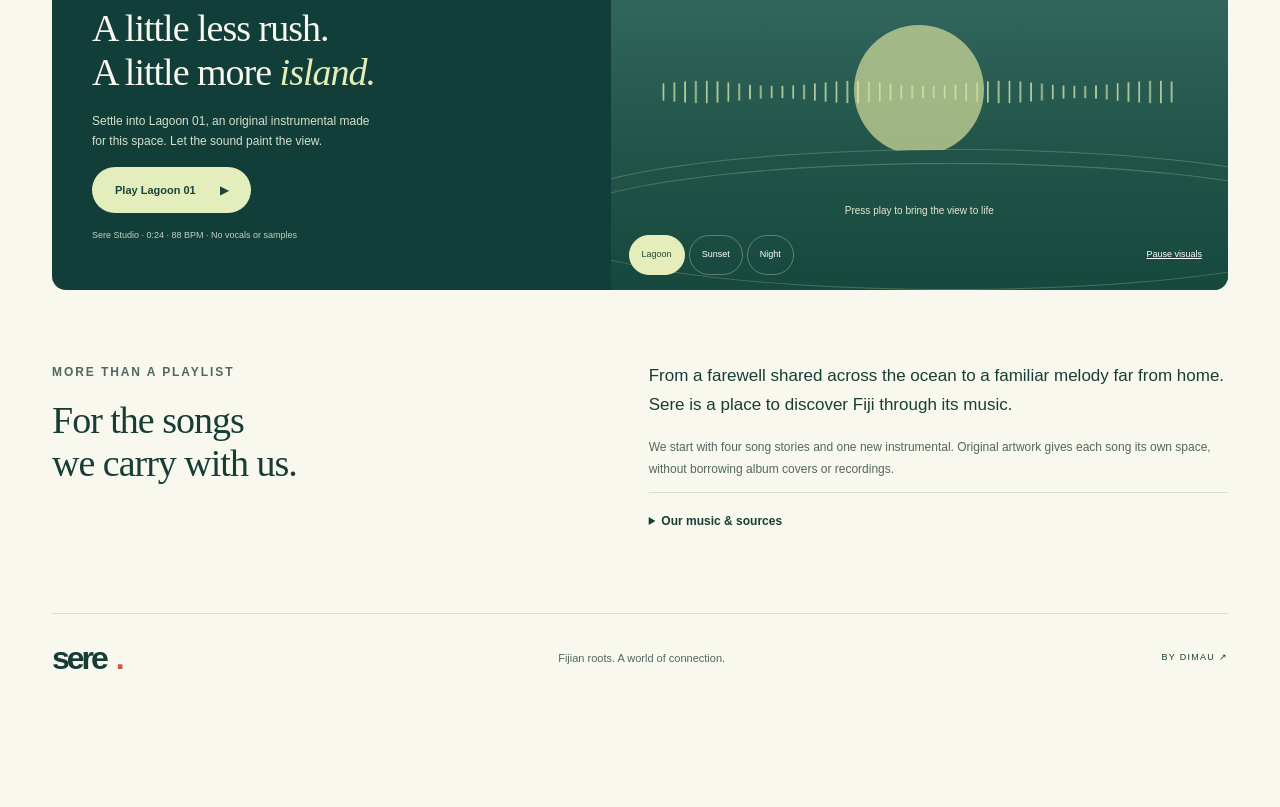
==== commit 0c1967de: "Build premium Sere discovery preview with original listening session" ====
--- a/index.html
+++ b/index.html
@@ -1,6 +1,43 @@
-<!doctype html><html lang="en"><head><meta charset="utf-8"><meta name="viewport" content="width=device-width,initial-scale=1"><title>Sere</title><link rel="stylesheet" href="style.css"></head>
-<body><a class="skip" href="#main">Skip to content</a><header><h1>Sere</h1><p>Searchable Fijian song lyrics, each with its source</p><nav aria-label="Main"><a href="index.html" aria-current="page">Song library</a> · <a href="studio.html">Create a lyric video</a> · <a href="studio.html?output=lyrics">Transcribe lyrics</a></nav></header>
-<main id="main"><label for="q">Search songs by title, artist or lyrics</label><input id="q" type="search" autocomplete="off"><p id="count" aria-live="polite"></p><ul id="list"></ul><div id="songs"></div><section aria-labelledby="catalogue-heading"><h2 id="catalogue-heading">Explore the song catalogue</h2><p id="catalogue-overview">Song entries and their sources. Add a recording and lyrics in the studio to create a video.</p><p id="catalogue-count" aria-live="polite"></p><nav class="catalogue-pages" aria-label="Catalogue pages"><button type="button" id="catalogue-previous" aria-controls="catalogue">Previous</button><span id="catalogue-page"></span><button type="button" id="catalogue-next" aria-controls="catalogue">Next</button></nav><div id="catalogue"></div></section></main>
-<footer>Sere · Fijian songs</footer>
-<script src="songs.js"></script><script src="catalogue.js"></script><script src="app.js"></script></body></html>
-
+<!doctype html>
+<html lang="en">
+<head>
+<meta charset="utf-8"><meta name="viewport" content="width=device-width,initial-scale=1">
+<title>Sere — The sound of home</title>
+<meta name="description" content="Discover Fiji through music. Explore song stories, save your favourites and unwind with an original Sere listening experience.">
+<meta name="theme-color" content="#123e39"><meta name="robots" content="noindex,nofollow">
+<meta property="og:title" content="Sere — The sound of home"><meta property="og:description" content="Fijian songs, stories and a little island feeling."><meta property="og:image" content="/assets/lagoon.svg">
+<link rel="icon" type="image/svg+xml" href="assets/icon.svg"><link rel="stylesheet" href="style.css">
+<script src="songs.js" defer></script><script src="rights.js" defer></script><script src="app.js" defer></script>
+</head>
+<body>
+<a class="skip" href="#main">Skip to content</a>
+<div class="preview-note">DESIGN PREVIEW <span>·</span> A new home for Sere. Publication awaits your approval.</div>
+<header class="site-header wrap">
+<a class="brand" href="#" aria-label="Sere home"><img src="assets/icon.svg" alt="" width="35" height="35"><span>sere<span class="brand-dot">.</span></span></a>
+<nav aria-label="Main navigation"><a class="nav-active" href="#discover">Discover</a><button id="saved-nav" type="button">Your collection <span id="saved-count">0</span></button><a href="#about">Our story <span aria-hidden="true">↗</span></a></nav>
+<span class="origin"><span aria-hidden="true">✳</span> MADE FOR THE ISLANDS</span>
+</header>
+<main id="main" class="wrap" tabindex="-1">
+<section class="hero" aria-labelledby="hero-title">
+<div class="hero-copy"><p class="eyebrow"><span class="small-line"></span> FIJI, IN EVERY NOTE</p><h1 id="hero-title">The sound<br>of <em>home.</em></h1><p class="hero-description">Songs that bring us closer.<br>Stories that carry us home.</p><div class="hero-actions"><a class="button primary" href="#discover">Find your next song <span aria-hidden="true">↗</span></a><button class="text-button" id="hero-play" type="button"><span class="play-round" aria-hidden="true">▶</span> A little island escape</button></div><p class="hero-footnote"><span aria-hidden="true">✺</span> Rooted in Fiji. Open to the world.</p></div>
+<div class="hero-art" id="hero-art"><img class="lagoon" src="assets/lagoon.svg" width="900" height="740" alt="Original illustration of a palm-fringed lagoon, green mountains and a coral sun"><div class="art-top"><span>SERE SESSIONS / 001</span><span aria-hidden="true">↗</span></div><div class="vinyl" aria-hidden="true"><div class="record-label"><span>SERE ORIGINAL</span><strong>lagoon<br>01</strong><span>88 BPM · ISLAND DAYDREAM</span></div></div><span class="art-side" aria-hidden="true">A MOMENT, JUST FOR YOU</span><div class="art-bottom"><span class="art-capsule"><span class="status-dot"></span> ORIGINAL INSTRUMENTAL</span><button id="art-play" type="button" class="art-play" aria-label="Play Lagoon 01">▶</button></div></div>
+</section>
+<div class="culture-strip" aria-label="Sere values"><span>Music <i>connects.</i></span><span class="strip-flower" aria-hidden="true">✳</span><span>Stories <i>stay.</i></span><span class="strip-flower" aria-hidden="true">✳</span><span>Fiji <i>feels like home.</i></span></div>
+<section id="discover" class="discovery" aria-labelledby="discover-title">
+<div class="section-heading"><div><p class="eyebrow">A SMALL COLLECTION. A DEEP CONNECTION.</p><h2 id="discover-title">Find your island feeling<span class="green-dot">.</span></h2></div><span class="collection-number">01 — 05</span></div>
+<div class="search-row"><div class="search-box"><span aria-hidden="true">⌕</span><label class="sr-only" for="q">Search songs by title, artist or credit</label><input id="q" type="search" placeholder="A song, an artist, a memory…" autocomplete="off"><button id="clear-search" type="button" aria-label="Clear search" hidden>×</button></div><label class="sort-label" for="sort">Sort by <select id="sort"><option value="featured">Featured</option><option value="az">Title A–Z</option></select></label></div>
+<div class="filter-row"><div class="filters" role="group" aria-label="Filter collection"><button class="chip active" data-filter="all" aria-pressed="true">All songs <span>5</span></button><button class="chip" data-filter="available" aria-pressed="false">Available to play</button><button class="chip" data-filter="pending" aria-pressed="false">Rights pending</button><button class="chip" data-filter="saved" aria-pressed="false">Saved <span aria-hidden="true">♡</span></button></div><p id="count" class="count" role="status" aria-live="polite"></p></div>
+<div id="songs" class="song-grid"></div>
+<div id="empty" class="empty" hidden><span aria-hidden="true">⌕</span><h3>No songs here just yet</h3><p id="empty-copy">Try another title or artist, or explore the whole collection.</p><button id="reset" class="button primary" type="button">Explore all songs</button></div>
+<noscript><p class="notice">Enable JavaScript for interactive search and saved songs. The original instrumental is available below. Existing references: <a href="https://www.foreignaffairs.gov.fj/fiji-embassy-in-brussels-belgium/national-anthem-of-fiji/">Meda Dau Doka</a>, <a href="https://en.wikipedia.org/wiki/Isa_Lei">Isa Lei</a>, <a href="https://traditionalfijiansongs.wordpress.com/2019/05/12/bula-maleya/">Bula Maleya</a>, <a href="https://www.youtube.com/watch?v=ndhne14rzJs">Loma ni Buca</a>.</p></noscript>
+<p class="collection-note"><span aria-hidden="true">◈</span> Every song has a story. Every creator deserves their credit. <a href="#about">How we care for the music <span aria-hidden="true">↗</span></a></p>
+</section>
+<section class="session" id="session" aria-labelledby="session-title"><div class="session-copy"><p class="eyebrow">PRESS PLAY. TAKE A BREATH.</p><h2 id="session-title">A little less rush.<br>A little more <em>island.</em></h2><p>Settle into Lagoon 01, an original instrumental made for this space. Let the sound paint the view.</p><button class="button light" id="session-play" type="button">Play Lagoon 01 <span aria-hidden="true">▶</span></button><p class="session-meta">Sere Studio · 0:24 · 88 BPM · No vocals or samples</p></div><div class="session-visual" id="session-visual"><span class="visual-label">LIVE AUDIO VISUALISER</span><div class="visual-sun" aria-hidden="true"></div><canvas id="visualiser" width="600" height="230" aria-label="Audio spectrum visualisation, decorative"></canvas><p class="visual-prompt" id="visual-prompt">Press play to bring the view to life</p><div class="visual-controls"><div role="group" aria-label="Visualiser colour"><button class="scene active" data-scene="lagoon" aria-pressed="true">Lagoon</button><button class="scene" data-scene="sunset" aria-pressed="false">Sunset</button><button class="scene" data-scene="night" aria-pressed="false">Night</button></div><button id="motion" class="motion" type="button" aria-pressed="false">Pause visuals</button></div></div></section>
+<section class="about" id="about" aria-labelledby="about-title"><div><p class="eyebrow">MORE THAN A PLAYLIST</p><h2 id="about-title">For the songs<br>we carry with us.</h2></div><div><p class="about-lead">From a farewell shared across the ocean to a familiar melody far from home. Sere is a place to discover Fiji through its music.</p><p>We start with four song stories and one new instrumental. Original artwork gives each song its own space, without borrowing album covers or recordings.</p><details><summary>Our music &amp; sources</summary><p>“Available to play” means Sere has an original or documented licensed recording. “Rights pending” means you can explore the song’s credits and reference, while lyrics, translations and recordings stay out of this preview until rights evidence is recorded. A source link is attribution, not a licence. The supplied catalogue is preserved in the repository.</p><p>Lagoon 01 is a new, computer-sequenced instrumental, without samples, vocals or a traditional-song claim. The illustrations and abstract cover designs were created for Sere.</p></details></div></section>
+<footer><a class="brand" href="#" aria-label="Sere home">sere<span class="brand-dot">.</span></a><p>Fijian roots. A world of connection.</p><span>BY DIMAU <span aria-hidden="true">↗</span></span></footer>
+</main>
+<div class="player" role="region" aria-label="Music player"><div class="now-playing"><div class="mini-cover" aria-hidden="true">s.</div><div><strong>Lagoon 01</strong><span>Sere Studio · Original instrumental</span></div></div><button id="player-play" class="transport" type="button" aria-label="Play Lagoon 01">▶</button><div class="seek-group"><output id="elapsed" for="seek">0:00</output><label class="sr-only" for="seek">Playback position</label><input id="seek" type="range" min="0" max="24" step="0.1" value="0" aria-valuetext="0 minutes 0 seconds"><span id="duration">0:24</span></div><div class="volume-group"><button id="mute" type="button" aria-label="Mute audio" aria-pressed="false">♪</button><label class="sr-only" for="volume">Volume</label><input id="volume" type="range" min="0" max="1" step="0.05" value="0.7"></div><span class="player-original">ORIGINAL AUDIO</span></div>
+<audio id="audio" src="assets/lagoon-01.mp3" preload="none" controls hidden></audio>
+<dialog id="song-dialog" aria-labelledby="dialog-title"><button id="close-dialog" class="dialog-close" type="button" aria-label="Close song details">×</button><div id="dialog-content"></div></dialog>
+<p class="toast" id="toast" role="status" aria-live="polite"></p>
+</body></html>
--- a/style.css
+++ b/style.css
@@ -1,11 +1,8 @@
-:root{--teal:#0E8C8C;--coral:#FF6F59;--sand:#F4E9D8;--ink:#1d2526}
-*{box-sizing:border-box}body{margin:0;font:1rem/1.6 system-ui,sans-serif;background:var(--sand);color:var(--ink)}
-header{background:var(--teal);color:#fff;padding:1.25rem 1rem}header h1{margin:0}main{max-width:46rem;margin:auto;padding:1rem}
-label{display:block;font-weight:600}input{width:100%;padding:.75rem;font-size:1rem;border:2px solid var(--teal);border-radius:.5rem}
-input:focus,a:focus{outline:3px solid var(--coral);outline-offset:2px}a{color:#0a6b6b}
-#list{padding-left:1.2rem}article{background:#fff;border-left:5px solid var(--coral);border-radius:.5rem;padding:1rem;margin:1rem 0}
-pre{white-space:pre-wrap;font:inherit}.skip{position:absolute;left:-999px}.skip:focus{left:1rem;top:1rem;background:#fff;padding:.5rem}
-footer{text-align:center;padding:1rem;font-size:.9rem}
-header nav a{color:#fff}header nav a:focus{outline-color:#fff}.studio-link{display:inline-block;background:var(--teal);color:#fff;border-radius:.45rem;padding:.5rem .8rem;text-decoration:none}.catalogue-card{border-left-color:var(--teal);padding:.8rem 1rem}.catalogue-card h3{margin:0}.catalogue-card p{margin:.35rem 0;font-size:.88rem}#catalogue{display:grid;grid-template-columns:repeat(auto-fit,minmax(260px,1fr));gap:.75rem}#catalogue article{margin:0}
-.catalogue-pages{display:flex;gap:.75rem;align-items:center;margin:1rem 0;font-size:.85rem}.catalogue-pages button{font:inherit;padding:.4rem .7rem;border:1px solid var(--teal);border-radius:.35rem;background:#fff;color:var(--ink);cursor:pointer}.catalogue-pages button:disabled{opacity:.45;cursor:default}
-
+:root{--ink:#183d36;--muted:#52675f;--paper:#f8f8ef;--line:#d9dfd3;--green:#123e39;--lime:#e4edbc;--orange:#c75c37;--radius:18px;--sans:Arial,Helvetica,sans-serif;--serif:Georgia,'Times New Roman',serif;color-scheme:light}
+*{box-sizing:border-box}html{scroll-behavior:smooth;scroll-padding-top:24px}body{margin:0;background:var(--paper);color:var(--ink);font-family:var(--sans);font-size:15px;line-height:1.55;padding-bottom:105px}button,input,select{font:inherit}button,a,input,select,summary{-webkit-tap-highlight-color:transparent}a{color:inherit;text-underline-offset:4px}button{cursor:pointer;color:inherit}button:disabled{cursor:default}button{border:0}a,button,input,select,summary{touch-action:manipulation}button,a{transition:background .2s,transform .2s}button:focus-visible,a:focus-visible,input:focus-visible,select:focus-visible,summary:focus-visible{outline:3px solid #b14728;outline-offset:4px}h1,h2,h3,p{margin-top:0}h1,h2{font-weight:400}button{background:none}button[hidden],[hidden]{display:none!important}.wrap{max-width:1380px;margin:auto;padding-inline:52px}.sr-only{position:absolute;width:1px;height:1px;padding:0;margin:-1px;overflow:hidden;clip:rect(0,0,0,0);white-space:nowrap;border:0}.skip{position:fixed;top:8px;left:8px;transform:translateY(-200%);background:white;padding:12px;z-index:100}.skip:focus{transform:none}.preview-note{text-align:center;background:#e8eddf;font-size:10px;letter-spacing:.11em;padding:7px 16px;color:#3e594b}.preview-note span{margin:0 9px}.site-header{height:105px;display:flex;align-items:center;justify-content:space-between;gap:25px}.brand{display:inline-flex;align-items:center;gap:10px;font-size:41px;font-weight:700;letter-spacing:-3px;text-decoration:none;line-height:1}.brand-dot{color:var(--orange)}nav{display:flex;gap:34px;align-items:center;font-size:13px}nav a{text-decoration:none;display:flex;align-items:center;gap:10px;padding:12px 0}nav button{padding:12px 0}nav .nav-active{border-bottom:2px solid var(--ink);font-weight:700}#saved-count{font-size:10px;background:#e3e9d9;padding:4px 7px;border-radius:20px;margin-left:5px}.origin{font-size:10px;letter-spacing:.12em;display:flex;align-items:center;gap:10px}.origin>span{font-size:25px}.hero{display:grid;grid-template-columns:1fr 1.04fr;gap:55px;align-items:center;margin:18px 0 46px}.eyebrow{font-size:10px;font-weight:700;letter-spacing:.16em;margin-bottom:21px;display:flex;align-items:center;gap:12px}.small-line{width:27px;height:1px;background:var(--ink)}h1{font-family:var(--serif);font-size:clamp(68px,7vw,104px);letter-spacing:-5px;line-height:.99;margin:0 0 25px}h1 em{font-weight:400;color:#4c6c52}.hero-description{font-size:17px;line-height:1.65;color:var(--muted);margin-bottom:27px}.hero-actions{display:flex;gap:22px;align-items:center;flex-wrap:wrap}.button{display:inline-flex;align-items:center;justify-content:center;gap:24px;border-radius:999px;padding:14px 23px;font-size:12px;font-weight:700;text-decoration:none;min-height:46px}.primary{background:var(--green);color:#f8f8ef}.primary:hover{background:#28614f;transform:translateY(-2px)}.text-button{display:flex;align-items:center;gap:9px;font-size:12px;padding:5px 0;min-height:44px}.play-round{display:grid;place-items:center;width:29px;height:29px;border:1px solid #a8b4a4;border-radius:50%;font-size:10px}.hero-footnote{font-size:11px;color:var(--muted);margin:33px 0 0;display:flex;gap:9px;align-items:center}.hero-footnote>span{font-size:24px;color:#9c4a2d}.hero-art{position:relative;aspect-ratio:1.12;border-radius:5px 5px 100px 5px;isolation:isolate;overflow:hidden;background:#8bb3a6}.lagoon{width:100%;height:100%;object-fit:cover;display:block}.art-top{position:absolute;top:22px;left:24px;right:24px;display:flex;justify-content:space-between;font-size:9px;letter-spacing:.18em;font-weight:700}.art-top>span:last-child{font-size:25px}.art-side{position:absolute;right:17px;top:30%;writing-mode:vertical-rl;font-size:8px;letter-spacing:.23em}.vinyl{position:absolute;width:60%;aspect-ratio:1;left:29%;top:19%;border-radius:50%;box-shadow:10px 15px 30px #0c332a55;background:repeating-radial-gradient(circle at center,#152d28 0 2px,#294039 3px,#132d26 4px,#1a342b 5px);display:grid;place-items:center;transform:rotate(-18deg);animation:spin 36s linear infinite;animation-play-state:paused}.vinyl:after{content:'';position:absolute;inset:0;border-radius:50%;background:conic-gradient(#ffffff00,#ffffff18,#ffffff00,#ffffff00,#ffffff18,#ffffff00);pointer-events:none}.record-label{border-radius:50%;width:49%;height:49%;background:#ececcf;display:flex;flex-direction:column;align-items:center;justify-content:center;text-align:center;line-height:1.1;color:#21493e;position:relative;transform:rotate(18deg)}.record-label:after{content:'';width:9px;height:9px;border:4px solid #e4dabb;background:#284d3b;border-radius:50%;position:absolute;left:calc(50% - 8px);top:calc(50% - 8px)}.record-label strong{font:italic clamp(22px,3.4vw,46px)/.9 var(--serif);padding:8px 0}.record-label>span{font-size:5px;letter-spacing:.11em}.art-bottom{position:absolute;left:24px;bottom:25px;right:55px;display:flex;align-items:center;justify-content:space-between}.art-capsule{display:flex;align-items:center;gap:7px;background:#f5f3dbed;padding:8px 12px;border-radius:30px;font-size:8px;font-weight:700;letter-spacing:.09em}.status-dot{background:#235f4d;width:5px;height:5px;border-radius:50%}.art-play{border:1px solid #f6f4e7;background:#f5f3db25;color:#fff;width:48px;height:48px;border-radius:50%;font-size:15px;backdrop-filter:blur(6px)}.art-play:hover{background:#123e39}.culture-strip{border-block:1px solid var(--line);display:flex;align-items:center;justify-content:space-evenly;padding:19px 0;gap:12px}.culture-strip>span:not(.strip-flower){font-size:13px}.culture-strip i{font-family:var(--serif);font-size:17px}.strip-flower{font-size:24px;color:#768b65}.discovery{padding-top:66px;scroll-margin-top:10px}.section-heading{display:flex;align-items:end;justify-content:space-between;gap:20px}.section-heading .eyebrow{margin-bottom:10px}.section-heading h2{font-family:var(--serif);font-size:38px;letter-spacing:-1.5px;margin-bottom:26px}.green-dot{color:#8a945d}.collection-number{font-size:10px;color:var(--muted);letter-spacing:.12em;padding-bottom:33px}.search-row{display:flex;align-items:center;gap:28px}.search-box{display:flex;align-items:center;background:#eeefe5;border:1px solid #d9dfd3;border-radius:10px;flex:1;position:relative}.search-box>span{font-size:29px;margin-left:16px;line-height:1}.search-box input{background:none;border:0;outline-offset:-4px;width:100%;min-height:51px;padding:12px;font-size:13px;color:var(--ink)}input::placeholder{color:#5b6b62;opacity:1}.search-box button{font-size:23px;padding:5px 15px;min-height:44px}.sort-label{font-size:11px;white-space:nowrap;color:var(--muted)}select{color:var(--ink);border:0;background:none;padding:12px 9px;font-size:12px}.filter-row{display:flex;align-items:center;justify-content:space-between;gap:15px;margin:19px 0 24px}.filters{display:flex;gap:8px;flex-wrap:wrap}.chip{border:1px solid var(--line);border-radius:30px;padding:9px 15px;font-size:11px;min-height:42px}.chip span{margin-left:6px}.chip.active{background:var(--green);color:var(--paper);border-color:var(--green)}.chip:not(.active):hover{background:#e7ebda}.count{font-size:11px;margin:0;color:var(--muted);white-space:nowrap}.song-grid{display:grid;grid-template-columns:repeat(5,minmax(0,1fr));gap:19px}.song-card{min-width:0}.cover{width:100%;aspect-ratio:1;border-radius:9px;position:relative;overflow:hidden;background:#ddc27d;display:block;text-align:left}.cover .cover-type{position:absolute;top:14px;left:15px;right:40px;font-size:7px;letter-spacing:.15em;color:#fffbe9}.cover-letter{position:absolute;left:17px;bottom:12px;color:#f9f5dc;font:italic 48px/1.1 var(--serif);letter-spacing:-2px;white-space:pre-line}.cover:before,.cover:after{content:'';position:absolute;pointer-events:none}.cover-0{background:#3e7c69}.cover-0:before{width:120%;height:70%;border:1px solid #b7cf9c;border-radius:50%;left:-10%;top:34%;box-shadow:0 -15px 0 -1px #3e7c69,0 -16px 0 -1px #b7cf9c,0 -30px 0 -1px #3e7c69,0 -31px 0 -1px #b7cf9c}.cover-0:after{width:47%;height:47%;background:#e8c079;border-radius:50%;right:-6%;top:8%}.cover-1{background:#a05239}.cover-1:before{inset:30%;background:#ebba7b;transform:rotate(45deg);box-shadow:0 0 0 16px #a05239,0 0 0 17px #e7ae72,0 0 0 35px #a05239,0 0 0 36px #e7ae72,0 0 0 54px #a05239,0 0 0 55px #e7ae72}.cover-2{background:#2f5355}.cover-2:before{width:140%;height:100%;left:-20%;top:48%;border:1px solid #d4d9a8;border-radius:50%;box-shadow:0 -17px 0 -1px #2f5355,0 -18px 0 -1px #9cb693,0 -34px 0 -1px #2f5355,0 -35px 0 -1px #9cb693,0 -51px 0 -1px #2f5355,0 -52px 0 -1px #9cb693}.cover-2:after{background:#d8ba78;width:40%;height:40%;border-radius:50%;top:15%;right:15%}.cover-3{background:#656842}.cover-3:before{width:160%;height:90%;background:repeating-linear-gradient(45deg,#a6b47c 0 18px,#656842 18px 36px);transform:rotate(-20deg);top:35%;left:-30%;opacity:.6}.cover-4{background:#c27e60}.cover-4:before{width:70%;height:130%;background:#e8c394;border-radius:100% 0 0 0;left:40%;top:-10%;transform:rotate(-30deg)}.cover-4:after{width:65%;height:100%;background:#6e7d59;border-radius:100% 0 0 0;left:75%;top:0;transform:rotate(-30deg)}.cover-letter,.cover-type{z-index:1}.cover-title{position:absolute;right:12px;bottom:13px;width:33px;height:33px;border-radius:50%;display:grid;place-items:center;background:#f8f8ef;color:#173e36;font:13px var(--sans);z-index:2}.cover:hover{transform:translateY(-3px)}.save-button{position:absolute;top:8px;right:7px;z-index:2;border-radius:50%;background:#132f29ab;color:#fff;width:35px;height:35px;font-size:20px;display:grid;place-items:center}.save-button[aria-pressed=true]{color:#fff5c7;background:#173c31}.cover-wrap{position:relative}.card-topline{display:flex;justify-content:space-between;gap:8px;margin-top:14px}.song-title{border:0;background:none;padding:0;text-align:left;font-size:13px;line-height:1.4;font-weight:700;min-height:28px}.song-title:hover{text-decoration:underline}.song-card .artist{font-size:11px;color:var(--muted);margin:1px 0 10px;line-height:1.5}.badge{display:inline-flex;align-items:center;gap:5px;font-size:9px;line-height:1.4;padding:4px 7px;border-radius:4px;background:#e9e9da;color:#615930}.badge.available{background:#e3ebd5;color:#375530}.badge.available:before{content:'';width:5px;height:5px;border-radius:50%;background:currentColor}.collection-note{font-size:10px;line-height:1.8;color:var(--muted);display:flex;align-items:center;gap:8px;flex-wrap:wrap;margin:31px 0 55px}.collection-note>span{font-size:17px}.collection-note a{margin-left:auto}.empty{text-align:center;background:#eeefe5;border-radius:15px;padding:40px 20px}.empty>span{font-size:40px}.empty h3{font:28px var(--serif)}.empty p{font-size:13px}.session{border-radius:14px;background:var(--green);color:var(--paper);display:grid;grid-template-columns:.95fr 1.05fr;min-height:358px;overflow:hidden}.session-copy{padding:40px}.session .eyebrow{color:#d4dfb8;font-size:9px}.session h2{font:38px/1.15 var(--serif);letter-spacing:-1px;margin-bottom:16px}.session h2 em{color:#e5edb9}.session-copy>p:not(.eyebrow){font-size:12px;color:#d6e0cd;max-width:290px;line-height:1.7}.light{background:var(--lime);color:#1c4338;margin-top:4px;font-size:11px}.session-copy .session-meta{font-size:9px!important;opacity:.9;margin:15px 0 0}.session-visual{position:relative;isolation:isolate;min-height:300px;overflow:hidden;background:linear-gradient(180deg,#386e65,#23564b 57%,#16483e)}.session-visual:after{content:'';position:absolute;bottom:0;left:-10%;width:130%;height:35%;border:1px solid #abc49655;border-radius:50%;box-shadow:0 -14px 0 -1px #205247,0 -15px 0 -1px #abc49655;z-index:-1}.visual-sun{position:absolute;background:#d5df9c;width:130px;height:130px;border-radius:50%;top:26%;left:calc(50% - 65px);opacity:.7;z-index:-1}.visual-label{position:absolute;top:26px;left:27px;font-size:8px;letter-spacing:.2em;color:#e8edcf}canvas{position:absolute;left:8%;width:84%;height:47%;top:21%;opacity:.8}.visual-prompt{position:absolute;bottom:62px;text-align:center;width:100%;font-size:10px;color:#e5ead2}.visual-controls{position:absolute;left:18px;bottom:15px;right:18px;display:flex;align-items:center;justify-content:space-between;gap:10px}.visual-controls>div{display:flex;gap:4px}.scene,.motion{font-size:9px;padding:9px 12px;min-height:40px;border-radius:30px;color:#fff;border:1px solid #e6edce55}.scene.active{background:#e5edba;color:#254738;border-color:#e5edba}.motion{border:0;text-decoration:underline;padding-inline:8px}.session-visual[data-scene=sunset]{background:linear-gradient(#855d51,#4f4a4a)}.session-visual[data-scene=sunset] .visual-sun{background:#f6b479}.session-visual[data-scene=night]{background:linear-gradient(#1b3548,#163e45)}.session-visual[data-scene=night] .visual-sun{background:#d9e3dd;width:95px;height:95px;left:calc(50% - 47px)}.about{display:grid;grid-template-columns:1fr 1.1fr;gap:70px;padding:72px 0 60px}.about h2{font:38px/1.13 var(--serif);letter-spacing:-1px}.about .eyebrow{margin-bottom:15px}.about-lead{font-size:17px;line-height:1.7}.about>div>p:not(.about-lead),details{font-size:12px;line-height:1.8;color:var(--muted)}details{border-top:1px solid var(--line);padding:14px 0}summary{cursor:pointer;color:var(--ink);font-weight:700;padding:4px 0;min-height:32px}details p{margin:12px 0 0}footer{display:flex;justify-content:space-between;align-items:center;gap:15px;border-top:1px solid var(--line);padding:28px 0}footer .brand{font-size:32px}footer p{font-size:11px;margin:0;color:var(--muted)}footer>span{font-size:9px;letter-spacing:.14em}.player{position:fixed;bottom:0;left:0;width:100%;z-index:15;background:#fbfcf5f5;backdrop-filter:blur(18px);border-top:1px solid #d0d9c8;display:flex;align-items:center;gap:25px;padding:15px max(28px,calc((100vw - 1276px)/2));min-height:86px;box-shadow:0 -3px 18px #163b2e05}.now-playing{display:flex;align-items:center;gap:11px;min-width:225px}.mini-cover{width:45px;height:45px;flex-shrink:0;background:linear-gradient(135deg,#8aaf8b,#245e50);font:italic 31px var(--serif);color:#e7edc0;display:grid;place-items:center;border-radius:5px}.now-playing strong{display:block;font-size:12px}.now-playing span{display:block;font-size:9px;color:var(--muted);margin-top:3px}.transport{display:grid;place-items:center;width:42px;height:42px;border-radius:50%;background:var(--green);color:white;flex-shrink:0;font-size:14px}.seek-group{display:flex;align-items:center;gap:10px;flex:1;font-size:10px;color:var(--muted);min-width:100px}.seek-group output,.seek-group>span{font-variant-numeric:tabular-nums;min-width:26px}input[type=range]{accent-color:#2a5b43;min-width:0;cursor:pointer;height:28px}.seek-group input{width:100%}.volume-group{display:flex;align-items:center;gap:5px;width:110px}.volume-group input{width:65px}#mute{min-height:44px;min-width:35px;font-size:21px}.player-original{font-size:8px;letter-spacing:.12em;color:var(--muted);white-space:nowrap}.toast{position:fixed;bottom:104px;left:50%;transform:translate(-50%,12px);max-width:calc(100vw - 32px);padding:10px 22px;border-radius:30px;background:#173f36;color:#fff;font-size:12px;z-index:30;opacity:0;pointer-events:none;transition:opacity .2s,transform .2s}.toast.show{opacity:1;transform:translate(-50%,0)}dialog{border:0;border-radius:20px;padding:35px;max-width:560px;width:calc(100% - 32px);max-height:calc(100dvh - 32px);overflow:auto;background:var(--paper);color:var(--ink);box-shadow:0 30px 100px #0b291855}dialog::backdrop{background:#0f2e27a8;backdrop-filter:blur(4px)}.dialog-close{position:absolute;top:12px;right:12px;width:44px;height:44px;font-size:28px;border-radius:50%;background:#e6ebdc}dialog h2{font:37px/1.12 var(--serif);padding-right:20px;letter-spacing:-1px;margin-bottom:15px}dialog .eyebrow{margin-top:12px;font-size:9px}dialog p{font-size:13px;line-height:1.8}dialog dl{font-size:12px}dialog dt{font-size:10px;text-transform:uppercase;letter-spacing:.1em;color:var(--muted);margin-top:15px}dialog dd{margin:5px 0 0;overflow-wrap:anywhere}.notice{background:#e9ecdc;padding:16px;border-radius:9px;margin:20px 0}.dialog-actions{display:flex;align-items:center;gap:10px;flex-wrap:wrap;margin-top:25px}.dialog-actions .chip{min-height:46px}.is-playing:not(.motion-paused) .vinyl{animation-play-state:running}.motion-paused *,body.reduced-motion *{animation-play-state:paused!important}.no-js{display:none}@keyframes spin{to{transform:rotate(342deg)}}
+@media(min-width:1450px){.hero{gap:80px}.hero-art{max-height:510px}}
+@media(max-width:1100px){.wrap{padding-inline:30px}.hero{gap:30px}h1{font-size:84px}.origin{display:none}.hero-art{aspect-ratio:.95}.hero-actions{gap:14px}.song-grid{gap:14px}.cover-letter{font-size:37px}.player{gap:16px}.player-original{display:none}.now-playing{min-width:195px}.session-copy{padding:32px}.visual-controls{left:10px;right:10px}.scene,.motion{padding-inline:9px}.about{gap:40px}}
+@media(max-width:760px){body{padding-bottom:122px}.wrap{padding-inline:21px}.preview-note{font-size:8px;letter-spacing:.04em;padding:7px 12px}.preview-note span{margin-inline:4px}.site-header{height:87px;gap:16px}.brand{font-size:34px;gap:7px}.brand img{width:29px;height:29px}nav{gap:19px;font-size:11px}nav a:last-child{display:none}#saved-count{padding:3px 5px;margin-left:3px}.hero{grid-template-columns:1fr;gap:28px;margin:13px 0 30px}.hero-copy{padding:4px 0 0}h1{font-size:78px;letter-spacing:-4px;line-height:.96}.eyebrow{font-size:9px;margin-bottom:18px}.hero-description{font-size:15px;line-height:1.55;margin-bottom:22px}.hero-actions{gap:18px}.button{font-size:11px;padding:13px 18px;gap:14px}.text-button{font-size:11px}.hero-footnote{display:none}.hero-art{aspect-ratio:1.28;border-bottom-right-radius:73px;max-height:400px}.record-label strong{font-size:40px}.record-label>span{font-size:5px}.vinyl{width:53%;left:31%;top:13%}.art-top{top:17px;left:19px;right:19px;font-size:8px}.art-bottom{bottom:16px;left:19px;right:45px}.art-play{width:43px;height:43px}.art-side{font-size:7px;right:10px}.culture-strip{padding:17px 0;gap:8px}.culture-strip>span:not(.strip-flower){font-size:9px}.culture-strip i{font-size:12px}.strip-flower{font-size:17px}.discovery{padding-top:38px}.section-heading h2{font-size:31px;line-height:1.15;letter-spacing:-1px;margin-bottom:22px}.section-heading .eyebrow{font-size:8px;letter-spacing:.11em}.collection-number{display:none}.search-row{gap:12px;align-items:stretch;flex-direction:column}.search-box input{font-size:13px;min-height:49px}.sort-label{align-self:end;margin-top:-2px;margin-bottom:-2px;font-size:10px}select{font-size:11px;padding:7px}.filter-row{margin:12px 0 21px;display:block}.filters{gap:6px}.chip{font-size:10px;padding:8px 12px;min-height:41px}.count{margin-top:13px;font-size:10px}.song-grid{grid-template-columns:repeat(2,minmax(0,1fr));gap:24px 15px}.cover-letter{font-size:43px}.cover .cover-type{font-size:6px;top:13px;left:13px}.song-title{font-size:12px}.song-card .artist{font-size:10px}.badge{font-size:8px}.collection-note{display:block;font-size:10px;margin:28px 0 35px}.collection-note a{display:block;margin-top:6px}.session{grid-template-columns:1fr;border-radius:13px}.session-copy{padding:28px}.session h2{font-size:34px}.session-copy>p:not(.eyebrow){max-width:330px}.session-visual{min-height:290px}.visual-sun{top:15%}canvas{top:14%;height:52%}.visual-controls{left:16px;right:16px}.scene,.motion{font-size:9px}.about{grid-template-columns:1fr;gap:12px;padding:44px 0 28px}.about h2{font-size:34px}.about-lead{font-size:15px}.about>div>p:not(.about-lead),details{font-size:12px}footer{padding:23px 0}footer p{font-size:9px;max-width:100px;text-align:center}footer>span{font-size:8px}.player{padding:11px 17px 12px;display:grid;grid-template-columns:1fr 44px;gap:4px 12px;min-height:104px}.now-playing{min-width:0}.mini-cover{width:36px;height:36px;font-size:25px}.now-playing strong{font-size:11px}.now-playing span{font-size:9px}.transport{width:40px;height:40px}.seek-group{grid-column:1/-1;gap:9px;font-size:9px}.seek-group input{height:24px}.volume-group{display:none}.toast{bottom:120px;width:max-content;text-align:center}dialog{padding:26px}dialog h2{font-size:31px}.save-button{width:35px;height:35px}.session .eyebrow{font-size:8px}}
+@media(max-width:365px){.wrap{padding-inline:16px}.site-header nav{gap:11px}.brand{font-size:31px}h1{font-size:70px}.hero-actions{gap:10px}.text-button{font-size:10px}.filters{gap:5px}.chip{padding-inline:10px}.cover-letter{font-size:36px}.culture-strip i{font-size:11px}}
+@media(prefers-reduced-motion:reduce){html{scroll-behavior:auto}*,*::before,*::after{animation:none!important;transition:none!important}}
+@media(forced-colors:active){.cover,.hero-art,.session-visual,.badge,.chip,.button,.transport{border:1px solid CanvasText}.cover-title{border:1px solid ButtonText}.cover-letter{background:Canvas;color:CanvasText}.visual-sun,.vinyl{display:none}}
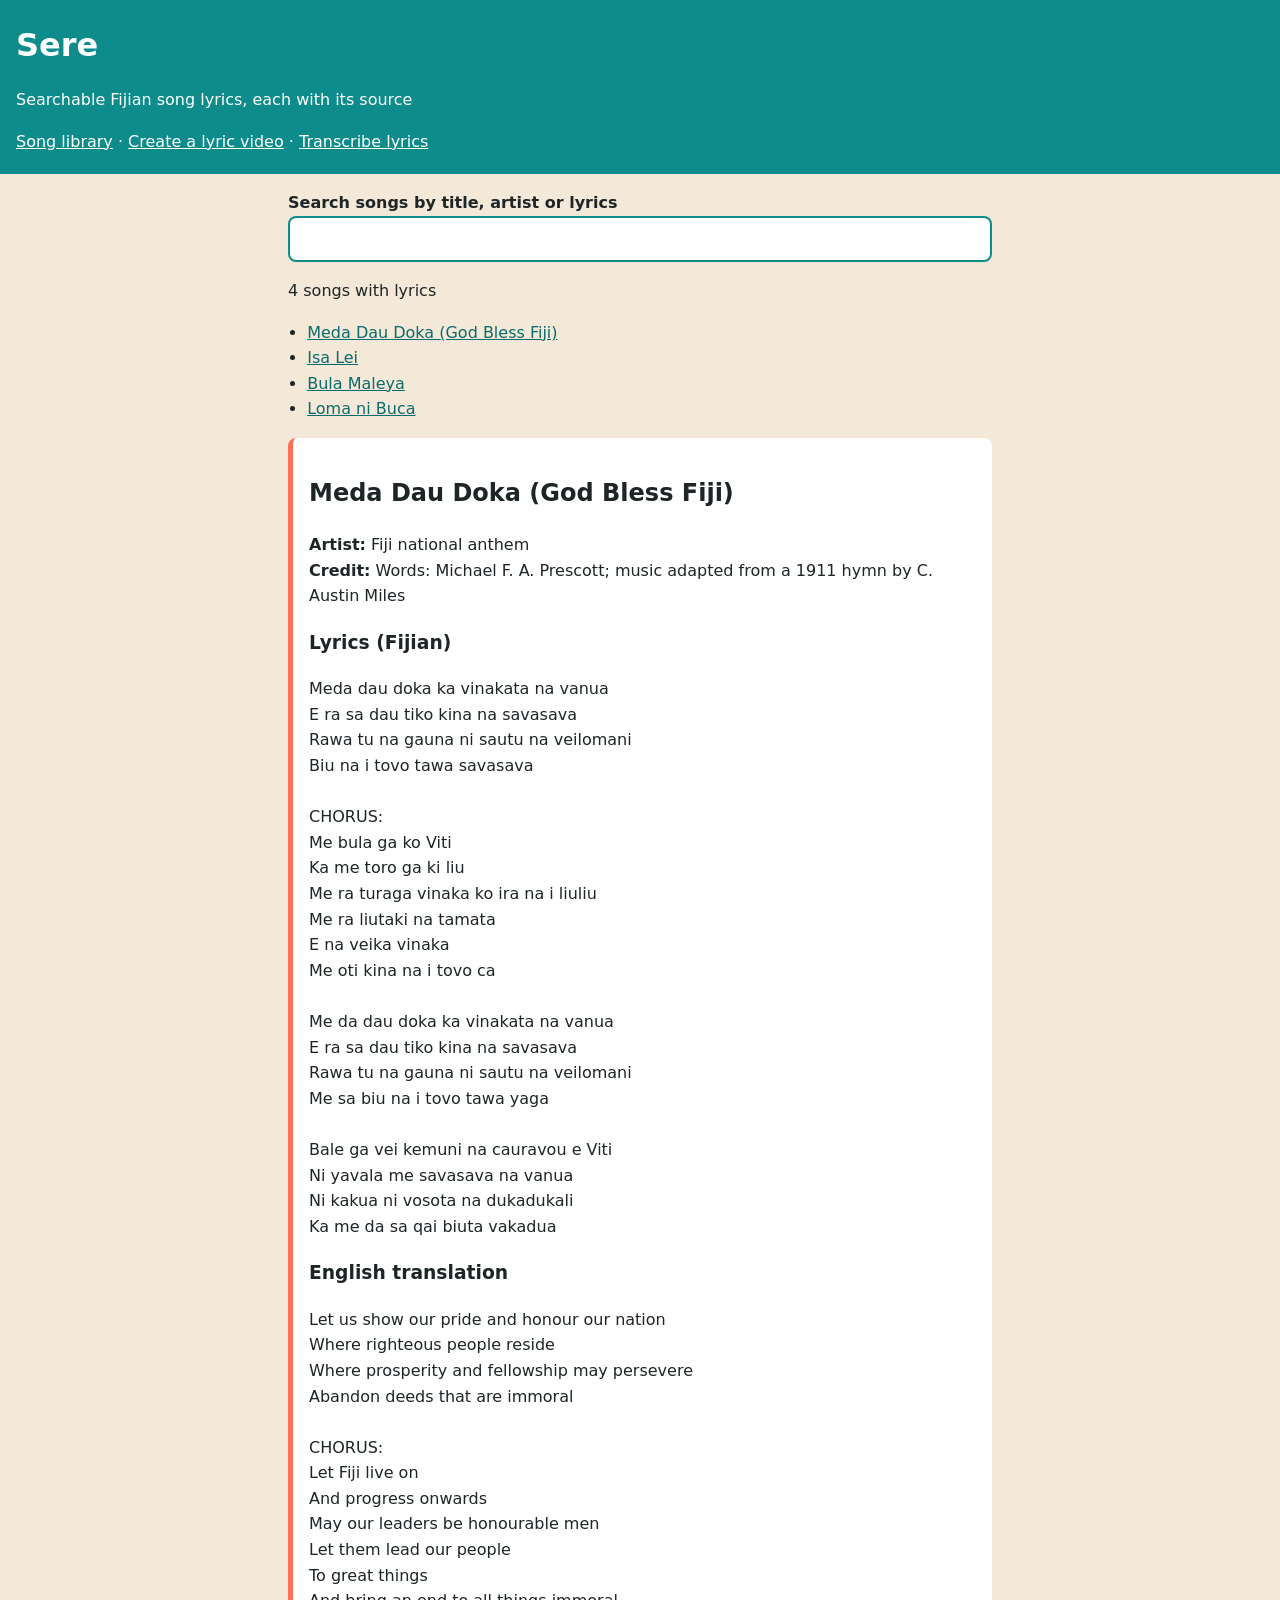
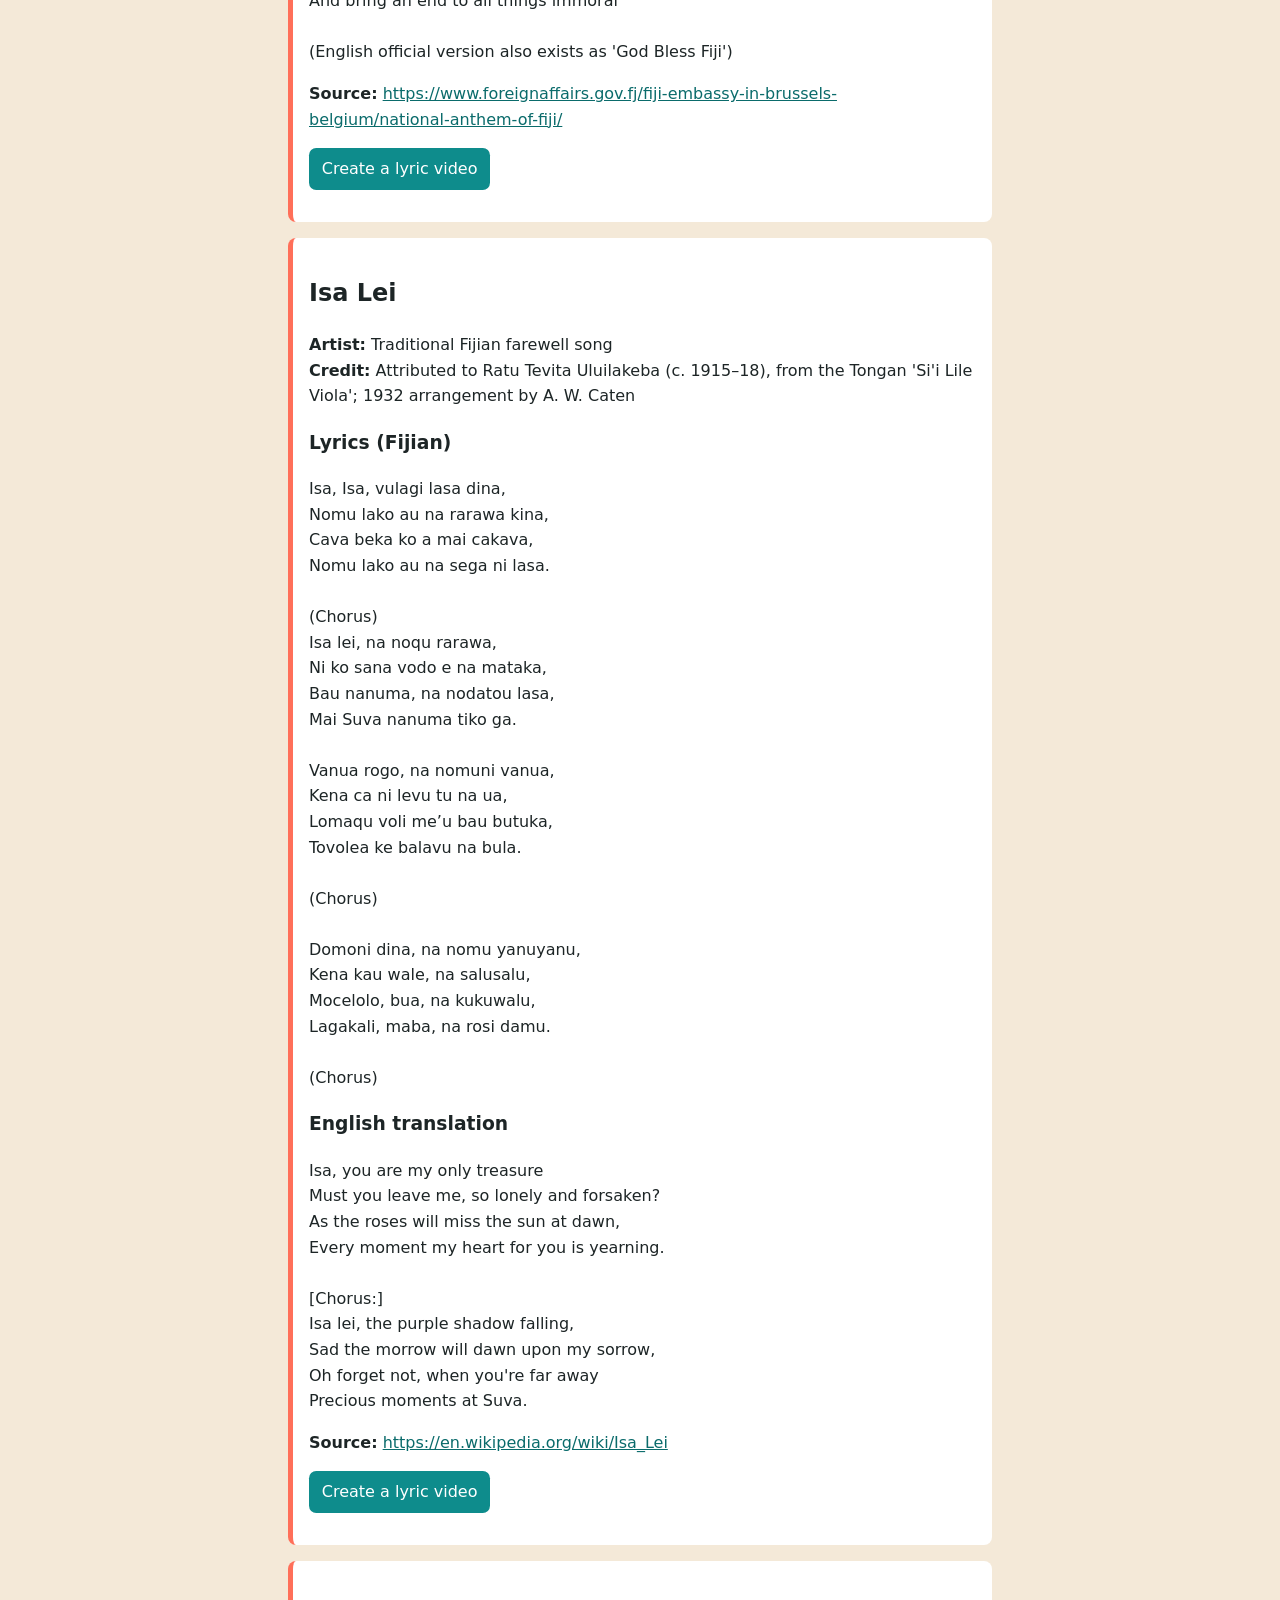
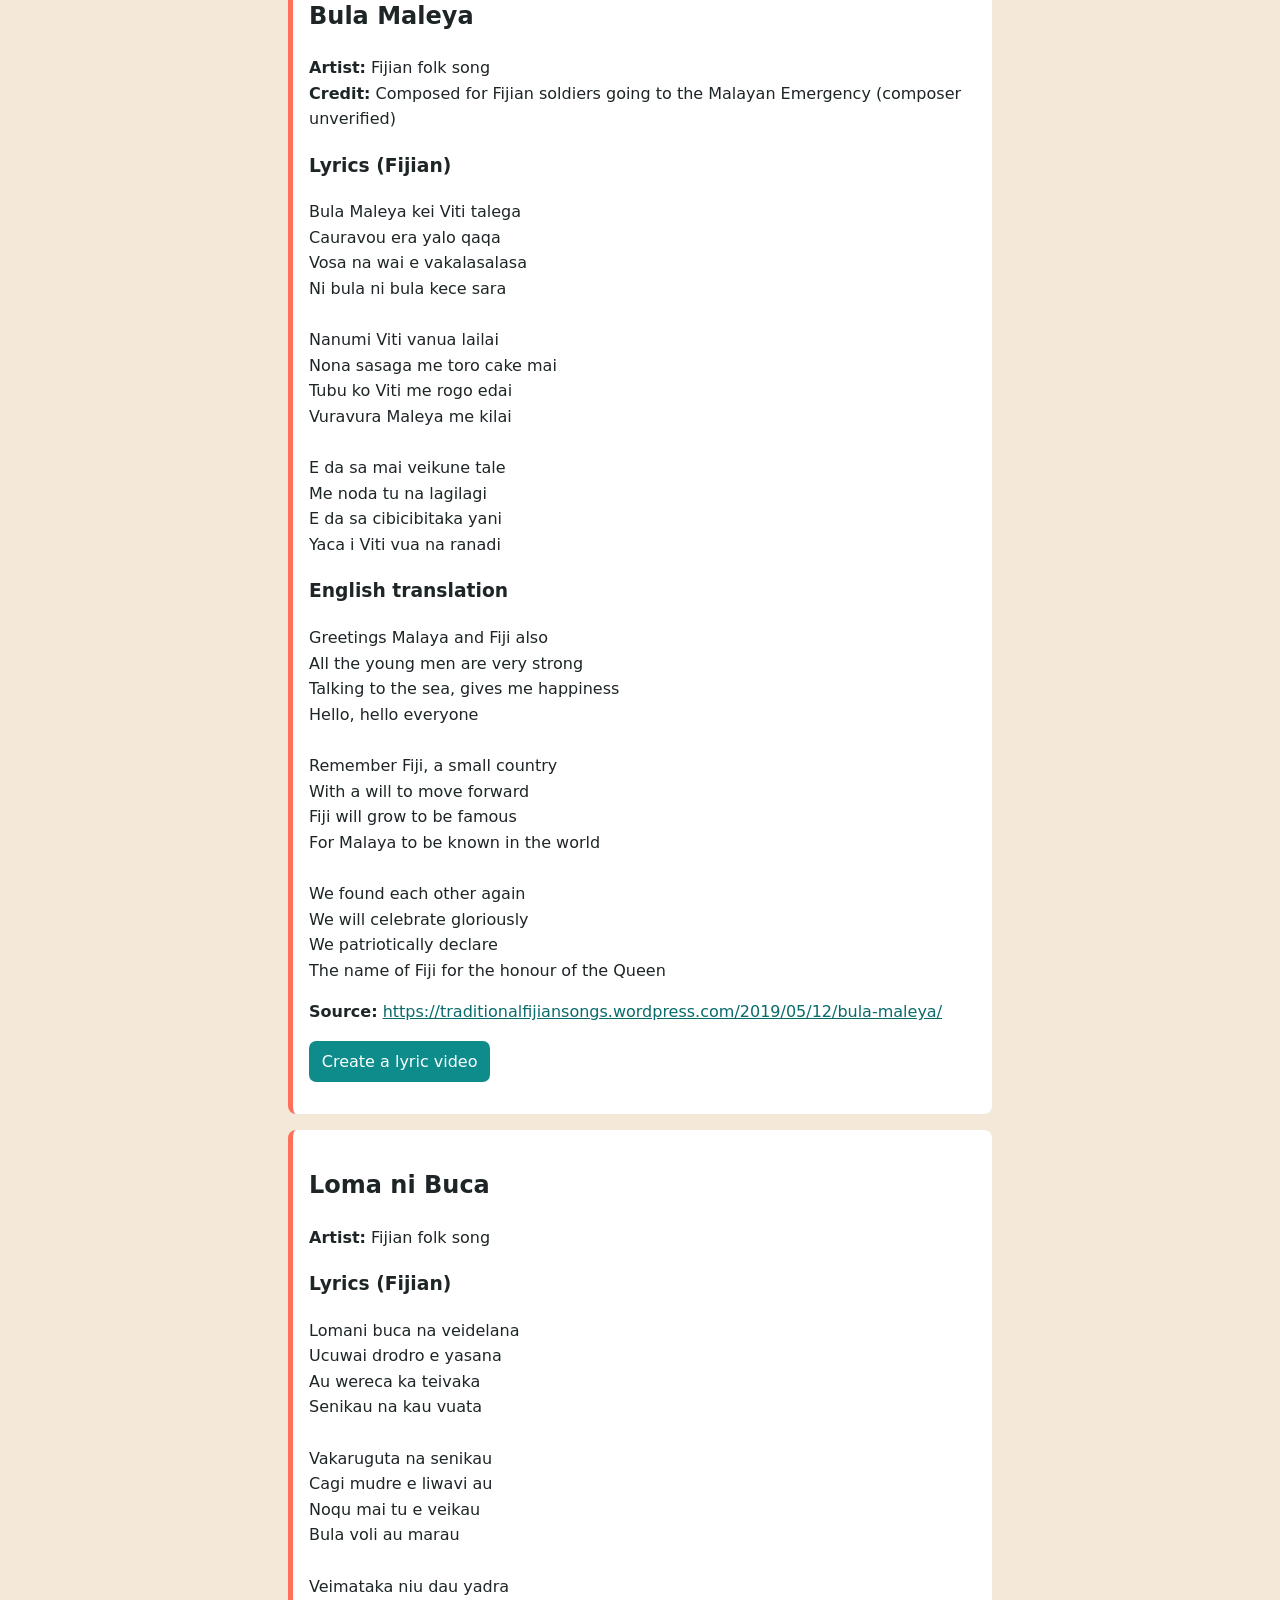
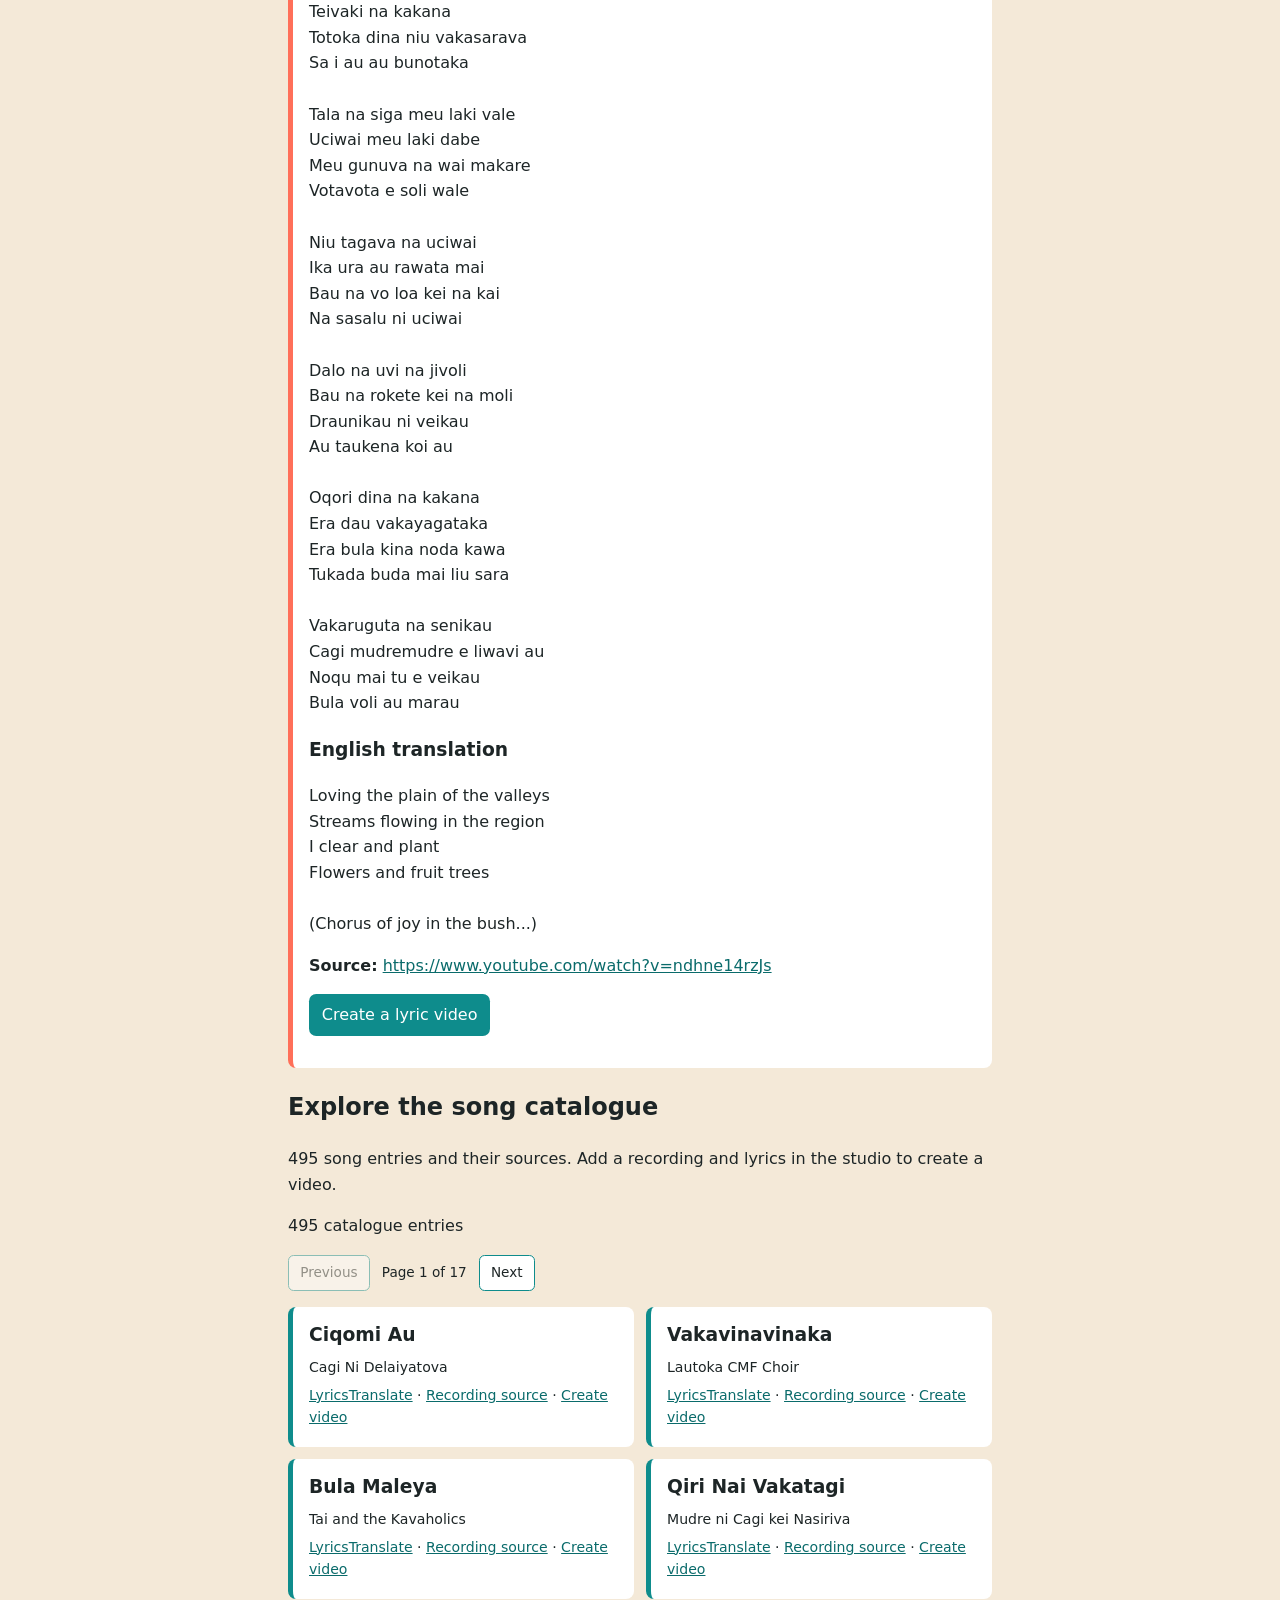
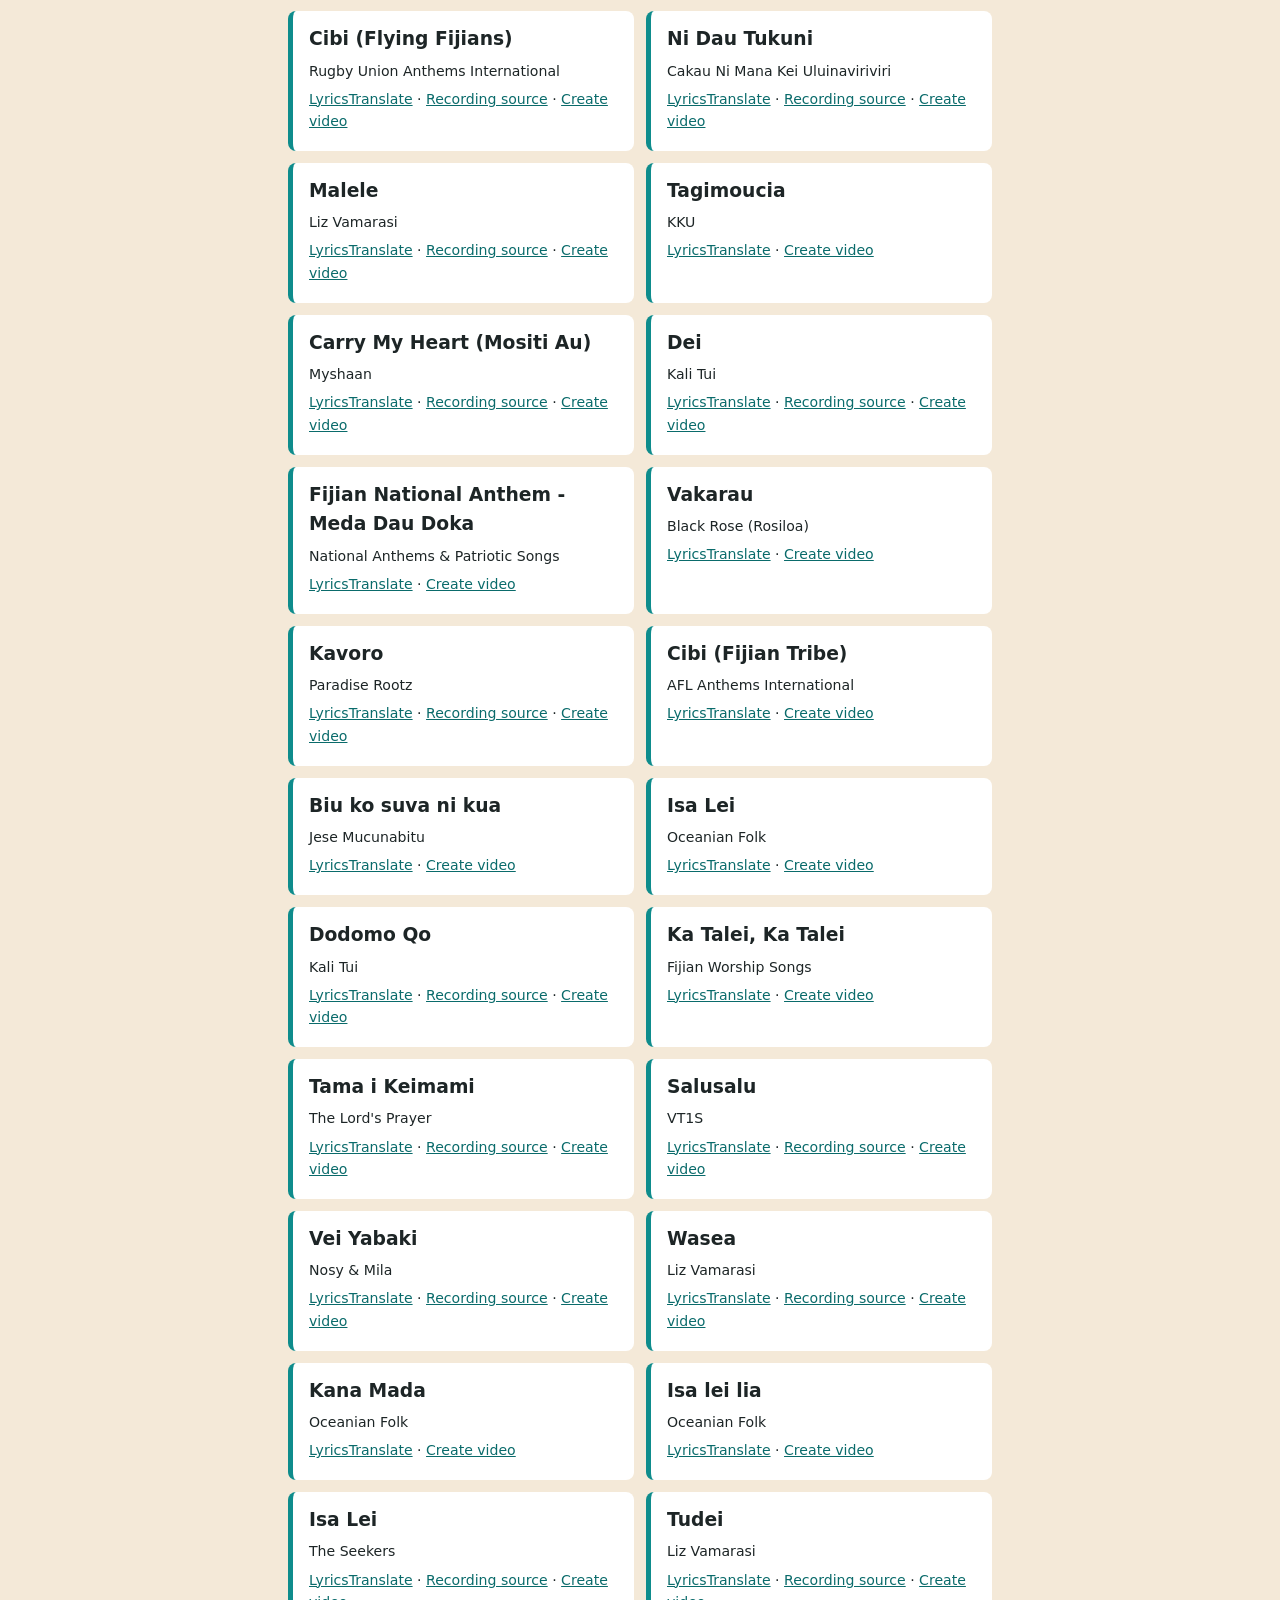
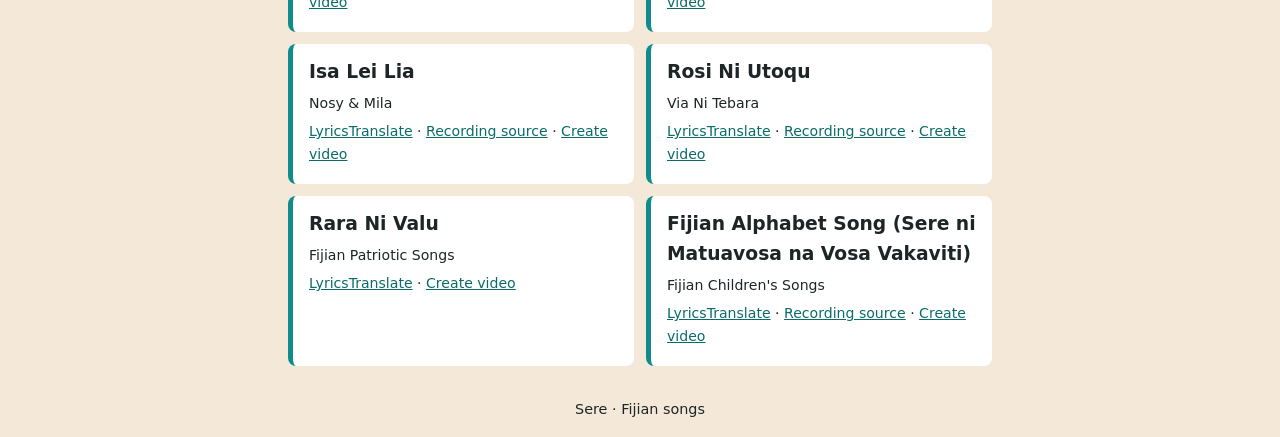
==== commit 396f0ea0: "Merge pull request #2 from donovandimau/agent/codex/build-sere-music-upload-and-lyric-video-studio/1" ====
--- a/index.html
+++ b/index.html
@@ -1,43 +1,6 @@
-<!doctype html>
-<html lang="en">
-<head>
-<meta charset="utf-8"><meta name="viewport" content="width=device-width,initial-scale=1">
-<title>Sere — The sound of home</title>
-<meta name="description" content="Discover Fiji through music. Explore song stories, save your favourites and unwind with an original Sere listening experience.">
-<meta name="theme-color" content="#123e39"><meta name="robots" content="noindex,nofollow">
-<meta property="og:title" content="Sere — The sound of home"><meta property="og:description" content="Fijian songs, stories and a little island feeling."><meta property="og:image" content="/assets/lagoon.svg">
-<link rel="icon" type="image/svg+xml" href="assets/icon.svg"><link rel="stylesheet" href="style.css">
-<script src="songs.js" defer></script><script src="rights.js" defer></script><script src="app.js" defer></script>
-</head>
-<body>
-<a class="skip" href="#main">Skip to content</a>
-<div class="preview-note">DESIGN PREVIEW <span>·</span> A new home for Sere. Publication awaits your approval.</div>
-<header class="site-header wrap">
-<a class="brand" href="#" aria-label="Sere home"><img src="assets/icon.svg" alt="" width="35" height="35"><span>sere<span class="brand-dot">.</span></span></a>
-<nav aria-label="Main navigation"><a class="nav-active" href="#discover">Discover</a><button id="saved-nav" type="button">Your collection <span id="saved-count">0</span></button><a href="#about">Our story <span aria-hidden="true">↗</span></a></nav>
-<span class="origin"><span aria-hidden="true">✳</span> MADE FOR THE ISLANDS</span>
-</header>
-<main id="main" class="wrap" tabindex="-1">
-<section class="hero" aria-labelledby="hero-title">
-<div class="hero-copy"><p class="eyebrow"><span class="small-line"></span> FIJI, IN EVERY NOTE</p><h1 id="hero-title">The sound<br>of <em>home.</em></h1><p class="hero-description">Songs that bring us closer.<br>Stories that carry us home.</p><div class="hero-actions"><a class="button primary" href="#discover">Find your next song <span aria-hidden="true">↗</span></a><button class="text-button" id="hero-play" type="button"><span class="play-round" aria-hidden="true">▶</span> A little island escape</button></div><p class="hero-footnote"><span aria-hidden="true">✺</span> Rooted in Fiji. Open to the world.</p></div>
-<div class="hero-art" id="hero-art"><img class="lagoon" src="assets/lagoon.svg" width="900" height="740" alt="Original illustration of a palm-fringed lagoon, green mountains and a coral sun"><div class="art-top"><span>SERE SESSIONS / 001</span><span aria-hidden="true">↗</span></div><div class="vinyl" aria-hidden="true"><div class="record-label"><span>SERE ORIGINAL</span><strong>lagoon<br>01</strong><span>88 BPM · ISLAND DAYDREAM</span></div></div><span class="art-side" aria-hidden="true">A MOMENT, JUST FOR YOU</span><div class="art-bottom"><span class="art-capsule"><span class="status-dot"></span> ORIGINAL INSTRUMENTAL</span><button id="art-play" type="button" class="art-play" aria-label="Play Lagoon 01">▶</button></div></div>
-</section>
-<div class="culture-strip" aria-label="Sere values"><span>Music <i>connects.</i></span><span class="strip-flower" aria-hidden="true">✳</span><span>Stories <i>stay.</i></span><span class="strip-flower" aria-hidden="true">✳</span><span>Fiji <i>feels like home.</i></span></div>
-<section id="discover" class="discovery" aria-labelledby="discover-title">
-<div class="section-heading"><div><p class="eyebrow">A SMALL COLLECTION. A DEEP CONNECTION.</p><h2 id="discover-title">Find your island feeling<span class="green-dot">.</span></h2></div><span class="collection-number">01 — 05</span></div>
-<div class="search-row"><div class="search-box"><span aria-hidden="true">⌕</span><label class="sr-only" for="q">Search songs by title, artist or credit</label><input id="q" type="search" placeholder="A song, an artist, a memory…" autocomplete="off"><button id="clear-search" type="button" aria-label="Clear search" hidden>×</button></div><label class="sort-label" for="sort">Sort by <select id="sort"><option value="featured">Featured</option><option value="az">Title A–Z</option></select></label></div>
-<div class="filter-row"><div class="filters" role="group" aria-label="Filter collection"><button class="chip active" data-filter="all" aria-pressed="true">All songs <span>5</span></button><button class="chip" data-filter="available" aria-pressed="false">Available to play</button><button class="chip" data-filter="pending" aria-pressed="false">Rights pending</button><button class="chip" data-filter="saved" aria-pressed="false">Saved <span aria-hidden="true">♡</span></button></div><p id="count" class="count" role="status" aria-live="polite"></p></div>
-<div id="songs" class="song-grid"></div>
-<div id="empty" class="empty" hidden><span aria-hidden="true">⌕</span><h3>No songs here just yet</h3><p id="empty-copy">Try another title or artist, or explore the whole collection.</p><button id="reset" class="button primary" type="button">Explore all songs</button></div>
-<noscript><p class="notice">Enable JavaScript for interactive search and saved songs. The original instrumental is available below. Existing references: <a href="https://www.foreignaffairs.gov.fj/fiji-embassy-in-brussels-belgium/national-anthem-of-fiji/">Meda Dau Doka</a>, <a href="https://en.wikipedia.org/wiki/Isa_Lei">Isa Lei</a>, <a href="https://traditionalfijiansongs.wordpress.com/2019/05/12/bula-maleya/">Bula Maleya</a>, <a href="https://www.youtube.com/watch?v=ndhne14rzJs">Loma ni Buca</a>.</p></noscript>
-<p class="collection-note"><span aria-hidden="true">◈</span> Every song has a story. Every creator deserves their credit. <a href="#about">How we care for the music <span aria-hidden="true">↗</span></a></p>
-</section>
-<section class="session" id="session" aria-labelledby="session-title"><div class="session-copy"><p class="eyebrow">PRESS PLAY. TAKE A BREATH.</p><h2 id="session-title">A little less rush.<br>A little more <em>island.</em></h2><p>Settle into Lagoon 01, an original instrumental made for this space. Let the sound paint the view.</p><button class="button light" id="session-play" type="button">Play Lagoon 01 <span aria-hidden="true">▶</span></button><p class="session-meta">Sere Studio · 0:24 · 88 BPM · No vocals or samples</p></div><div class="session-visual" id="session-visual"><span class="visual-label">LIVE AUDIO VISUALISER</span><div class="visual-sun" aria-hidden="true"></div><canvas id="visualiser" width="600" height="230" aria-label="Audio spectrum visualisation, decorative"></canvas><p class="visual-prompt" id="visual-prompt">Press play to bring the view to life</p><div class="visual-controls"><div role="group" aria-label="Visualiser colour"><button class="scene active" data-scene="lagoon" aria-pressed="true">Lagoon</button><button class="scene" data-scene="sunset" aria-pressed="false">Sunset</button><button class="scene" data-scene="night" aria-pressed="false">Night</button></div><button id="motion" class="motion" type="button" aria-pressed="false">Pause visuals</button></div></div></section>
-<section class="about" id="about" aria-labelledby="about-title"><div><p class="eyebrow">MORE THAN A PLAYLIST</p><h2 id="about-title">For the songs<br>we carry with us.</h2></div><div><p class="about-lead">From a farewell shared across the ocean to a familiar melody far from home. Sere is a place to discover Fiji through its music.</p><p>We start with four song stories and one new instrumental. Original artwork gives each song its own space, without borrowing album covers or recordings.</p><details><summary>Our music &amp; sources</summary><p>“Available to play” means Sere has an original or documented licensed recording. “Rights pending” means you can explore the song’s credits and reference, while lyrics, translations and recordings stay out of this preview until rights evidence is recorded. A source link is attribution, not a licence. The supplied catalogue is preserved in the repository.</p><p>Lagoon 01 is a new, computer-sequenced instrumental, without samples, vocals or a traditional-song claim. The illustrations and abstract cover designs were created for Sere.</p></details></div></section>
-<footer><a class="brand" href="#" aria-label="Sere home">sere<span class="brand-dot">.</span></a><p>Fijian roots. A world of connection.</p><span>BY DIMAU <span aria-hidden="true">↗</span></span></footer>
-</main>
-<div class="player" role="region" aria-label="Music player"><div class="now-playing"><div class="mini-cover" aria-hidden="true">s.</div><div><strong>Lagoon 01</strong><span>Sere Studio · Original instrumental</span></div></div><button id="player-play" class="transport" type="button" aria-label="Play Lagoon 01">▶</button><div class="seek-group"><output id="elapsed" for="seek">0:00</output><label class="sr-only" for="seek">Playback position</label><input id="seek" type="range" min="0" max="24" step="0.1" value="0" aria-valuetext="0 minutes 0 seconds"><span id="duration">0:24</span></div><div class="volume-group"><button id="mute" type="button" aria-label="Mute audio" aria-pressed="false">♪</button><label class="sr-only" for="volume">Volume</label><input id="volume" type="range" min="0" max="1" step="0.05" value="0.7"></div><span class="player-original">ORIGINAL AUDIO</span></div>
-<audio id="audio" src="assets/lagoon-01.mp3" preload="none" controls hidden></audio>
-<dialog id="song-dialog" aria-labelledby="dialog-title"><button id="close-dialog" class="dialog-close" type="button" aria-label="Close song details">×</button><div id="dialog-content"></div></dialog>
-<p class="toast" id="toast" role="status" aria-live="polite"></p>
-</body></html>
+<!doctype html><html lang="en"><head><meta charset="utf-8"><meta name="viewport" content="width=device-width,initial-scale=1"><title>Sere</title><link rel="stylesheet" href="style.css"></head>
+<body><a class="skip" href="#main">Skip to content</a><header><h1>Sere</h1><p>Searchable Fijian song lyrics, each with its source</p><nav aria-label="Main"><a href="index.html" aria-current="page">Song library</a> · <a href="studio.html">Create a lyric video</a> · <a href="studio.html?output=lyrics">Transcribe lyrics</a></nav></header>
+<main id="main"><label for="q">Search songs by title, artist or lyrics</label><input id="q" type="search" autocomplete="off"><p id="count" aria-live="polite"></p><ul id="list"></ul><div id="songs"></div><section aria-labelledby="catalogue-heading"><h2 id="catalogue-heading">Explore the song catalogue</h2><p id="catalogue-overview">Song entries and their sources. Add a recording and lyrics in the studio to create a video.</p><p id="catalogue-count" aria-live="polite"></p><nav class="catalogue-pages" aria-label="Catalogue pages"><button type="button" id="catalogue-previous" aria-controls="catalogue">Previous</button><span id="catalogue-page"></span><button type="button" id="catalogue-next" aria-controls="catalogue">Next</button></nav><div id="catalogue"></div></section></main>
+<footer>Sere · Fijian songs</footer>
+<script src="songs.js"></script><script src="catalogue.js"></script><script src="app.js"></script></body></html>
+
--- a/style.css
+++ b/style.css
@@ -1,8 +1,11 @@
-:root{--ink:#183d36;--muted:#52675f;--paper:#f8f8ef;--line:#d9dfd3;--green:#123e39;--lime:#e4edbc;--orange:#c75c37;--radius:18px;--sans:Arial,Helvetica,sans-serif;--serif:Georgia,'Times New Roman',serif;color-scheme:light}
-*{box-sizing:border-box}html{scroll-behavior:smooth;scroll-padding-top:24px}body{margin:0;background:var(--paper);color:var(--ink);font-family:var(--sans);font-size:15px;line-height:1.55;padding-bottom:105px}button,input,select{font:inherit}button,a,input,select,summary{-webkit-tap-highlight-color:transparent}a{color:inherit;text-underline-offset:4px}button{cursor:pointer;color:inherit}button:disabled{cursor:default}button{border:0}a,button,input,select,summary{touch-action:manipulation}button,a{transition:background .2s,transform .2s}button:focus-visible,a:focus-visible,input:focus-visible,select:focus-visible,summary:focus-visible{outline:3px solid #b14728;outline-offset:4px}h1,h2,h3,p{margin-top:0}h1,h2{font-weight:400}button{background:none}button[hidden],[hidden]{display:none!important}.wrap{max-width:1380px;margin:auto;padding-inline:52px}.sr-only{position:absolute;width:1px;height:1px;padding:0;margin:-1px;overflow:hidden;clip:rect(0,0,0,0);white-space:nowrap;border:0}.skip{position:fixed;top:8px;left:8px;transform:translateY(-200%);background:white;padding:12px;z-index:100}.skip:focus{transform:none}.preview-note{text-align:center;background:#e8eddf;font-size:10px;letter-spacing:.11em;padding:7px 16px;color:#3e594b}.preview-note span{margin:0 9px}.site-header{height:105px;display:flex;align-items:center;justify-content:space-between;gap:25px}.brand{display:inline-flex;align-items:center;gap:10px;font-size:41px;font-weight:700;letter-spacing:-3px;text-decoration:none;line-height:1}.brand-dot{color:var(--orange)}nav{display:flex;gap:34px;align-items:center;font-size:13px}nav a{text-decoration:none;display:flex;align-items:center;gap:10px;padding:12px 0}nav button{padding:12px 0}nav .nav-active{border-bottom:2px solid var(--ink);font-weight:700}#saved-count{font-size:10px;background:#e3e9d9;padding:4px 7px;border-radius:20px;margin-left:5px}.origin{font-size:10px;letter-spacing:.12em;display:flex;align-items:center;gap:10px}.origin>span{font-size:25px}.hero{display:grid;grid-template-columns:1fr 1.04fr;gap:55px;align-items:center;margin:18px 0 46px}.eyebrow{font-size:10px;font-weight:700;letter-spacing:.16em;margin-bottom:21px;display:flex;align-items:center;gap:12px}.small-line{width:27px;height:1px;background:var(--ink)}h1{font-family:var(--serif);font-size:clamp(68px,7vw,104px);letter-spacing:-5px;line-height:.99;margin:0 0 25px}h1 em{font-weight:400;color:#4c6c52}.hero-description{font-size:17px;line-height:1.65;color:var(--muted);margin-bottom:27px}.hero-actions{display:flex;gap:22px;align-items:center;flex-wrap:wrap}.button{display:inline-flex;align-items:center;justify-content:center;gap:24px;border-radius:999px;padding:14px 23px;font-size:12px;font-weight:700;text-decoration:none;min-height:46px}.primary{background:var(--green);color:#f8f8ef}.primary:hover{background:#28614f;transform:translateY(-2px)}.text-button{display:flex;align-items:center;gap:9px;font-size:12px;padding:5px 0;min-height:44px}.play-round{display:grid;place-items:center;width:29px;height:29px;border:1px solid #a8b4a4;border-radius:50%;font-size:10px}.hero-footnote{font-size:11px;color:var(--muted);margin:33px 0 0;display:flex;gap:9px;align-items:center}.hero-footnote>span{font-size:24px;color:#9c4a2d}.hero-art{position:relative;aspect-ratio:1.12;border-radius:5px 5px 100px 5px;isolation:isolate;overflow:hidden;background:#8bb3a6}.lagoon{width:100%;height:100%;object-fit:cover;display:block}.art-top{position:absolute;top:22px;left:24px;right:24px;display:flex;justify-content:space-between;font-size:9px;letter-spacing:.18em;font-weight:700}.art-top>span:last-child{font-size:25px}.art-side{position:absolute;right:17px;top:30%;writing-mode:vertical-rl;font-size:8px;letter-spacing:.23em}.vinyl{position:absolute;width:60%;aspect-ratio:1;left:29%;top:19%;border-radius:50%;box-shadow:10px 15px 30px #0c332a55;background:repeating-radial-gradient(circle at center,#152d28 0 2px,#294039 3px,#132d26 4px,#1a342b 5px);display:grid;place-items:center;transform:rotate(-18deg);animation:spin 36s linear infinite;animation-play-state:paused}.vinyl:after{content:'';position:absolute;inset:0;border-radius:50%;background:conic-gradient(#ffffff00,#ffffff18,#ffffff00,#ffffff00,#ffffff18,#ffffff00);pointer-events:none}.record-label{border-radius:50%;width:49%;height:49%;background:#ececcf;display:flex;flex-direction:column;align-items:center;justify-content:center;text-align:center;line-height:1.1;color:#21493e;position:relative;transform:rotate(18deg)}.record-label:after{content:'';width:9px;height:9px;border:4px solid #e4dabb;background:#284d3b;border-radius:50%;position:absolute;left:calc(50% - 8px);top:calc(50% - 8px)}.record-label strong{font:italic clamp(22px,3.4vw,46px)/.9 var(--serif);padding:8px 0}.record-label>span{font-size:5px;letter-spacing:.11em}.art-bottom{position:absolute;left:24px;bottom:25px;right:55px;display:flex;align-items:center;justify-content:space-between}.art-capsule{display:flex;align-items:center;gap:7px;background:#f5f3dbed;padding:8px 12px;border-radius:30px;font-size:8px;font-weight:700;letter-spacing:.09em}.status-dot{background:#235f4d;width:5px;height:5px;border-radius:50%}.art-play{border:1px solid #f6f4e7;background:#f5f3db25;color:#fff;width:48px;height:48px;border-radius:50%;font-size:15px;backdrop-filter:blur(6px)}.art-play:hover{background:#123e39}.culture-strip{border-block:1px solid var(--line);display:flex;align-items:center;justify-content:space-evenly;padding:19px 0;gap:12px}.culture-strip>span:not(.strip-flower){font-size:13px}.culture-strip i{font-family:var(--serif);font-size:17px}.strip-flower{font-size:24px;color:#768b65}.discovery{padding-top:66px;scroll-margin-top:10px}.section-heading{display:flex;align-items:end;justify-content:space-between;gap:20px}.section-heading .eyebrow{margin-bottom:10px}.section-heading h2{font-family:var(--serif);font-size:38px;letter-spacing:-1.5px;margin-bottom:26px}.green-dot{color:#8a945d}.collection-number{font-size:10px;color:var(--muted);letter-spacing:.12em;padding-bottom:33px}.search-row{display:flex;align-items:center;gap:28px}.search-box{display:flex;align-items:center;background:#eeefe5;border:1px solid #d9dfd3;border-radius:10px;flex:1;position:relative}.search-box>span{font-size:29px;margin-left:16px;line-height:1}.search-box input{background:none;border:0;outline-offset:-4px;width:100%;min-height:51px;padding:12px;font-size:13px;color:var(--ink)}input::placeholder{color:#5b6b62;opacity:1}.search-box button{font-size:23px;padding:5px 15px;min-height:44px}.sort-label{font-size:11px;white-space:nowrap;color:var(--muted)}select{color:var(--ink);border:0;background:none;padding:12px 9px;font-size:12px}.filter-row{display:flex;align-items:center;justify-content:space-between;gap:15px;margin:19px 0 24px}.filters{display:flex;gap:8px;flex-wrap:wrap}.chip{border:1px solid var(--line);border-radius:30px;padding:9px 15px;font-size:11px;min-height:42px}.chip span{margin-left:6px}.chip.active{background:var(--green);color:var(--paper);border-color:var(--green)}.chip:not(.active):hover{background:#e7ebda}.count{font-size:11px;margin:0;color:var(--muted);white-space:nowrap}.song-grid{display:grid;grid-template-columns:repeat(5,minmax(0,1fr));gap:19px}.song-card{min-width:0}.cover{width:100%;aspect-ratio:1;border-radius:9px;position:relative;overflow:hidden;background:#ddc27d;display:block;text-align:left}.cover .cover-type{position:absolute;top:14px;left:15px;right:40px;font-size:7px;letter-spacing:.15em;color:#fffbe9}.cover-letter{position:absolute;left:17px;bottom:12px;color:#f9f5dc;font:italic 48px/1.1 var(--serif);letter-spacing:-2px;white-space:pre-line}.cover:before,.cover:after{content:'';position:absolute;pointer-events:none}.cover-0{background:#3e7c69}.cover-0:before{width:120%;height:70%;border:1px solid #b7cf9c;border-radius:50%;left:-10%;top:34%;box-shadow:0 -15px 0 -1px #3e7c69,0 -16px 0 -1px #b7cf9c,0 -30px 0 -1px #3e7c69,0 -31px 0 -1px #b7cf9c}.cover-0:after{width:47%;height:47%;background:#e8c079;border-radius:50%;right:-6%;top:8%}.cover-1{background:#a05239}.cover-1:before{inset:30%;background:#ebba7b;transform:rotate(45deg);box-shadow:0 0 0 16px #a05239,0 0 0 17px #e7ae72,0 0 0 35px #a05239,0 0 0 36px #e7ae72,0 0 0 54px #a05239,0 0 0 55px #e7ae72}.cover-2{background:#2f5355}.cover-2:before{width:140%;height:100%;left:-20%;top:48%;border:1px solid #d4d9a8;border-radius:50%;box-shadow:0 -17px 0 -1px #2f5355,0 -18px 0 -1px #9cb693,0 -34px 0 -1px #2f5355,0 -35px 0 -1px #9cb693,0 -51px 0 -1px #2f5355,0 -52px 0 -1px #9cb693}.cover-2:after{background:#d8ba78;width:40%;height:40%;border-radius:50%;top:15%;right:15%}.cover-3{background:#656842}.cover-3:before{width:160%;height:90%;background:repeating-linear-gradient(45deg,#a6b47c 0 18px,#656842 18px 36px);transform:rotate(-20deg);top:35%;left:-30%;opacity:.6}.cover-4{background:#c27e60}.cover-4:before{width:70%;height:130%;background:#e8c394;border-radius:100% 0 0 0;left:40%;top:-10%;transform:rotate(-30deg)}.cover-4:after{width:65%;height:100%;background:#6e7d59;border-radius:100% 0 0 0;left:75%;top:0;transform:rotate(-30deg)}.cover-letter,.cover-type{z-index:1}.cover-title{position:absolute;right:12px;bottom:13px;width:33px;height:33px;border-radius:50%;display:grid;place-items:center;background:#f8f8ef;color:#173e36;font:13px var(--sans);z-index:2}.cover:hover{transform:translateY(-3px)}.save-button{position:absolute;top:8px;right:7px;z-index:2;border-radius:50%;background:#132f29ab;color:#fff;width:35px;height:35px;font-size:20px;display:grid;place-items:center}.save-button[aria-pressed=true]{color:#fff5c7;background:#173c31}.cover-wrap{position:relative}.card-topline{display:flex;justify-content:space-between;gap:8px;margin-top:14px}.song-title{border:0;background:none;padding:0;text-align:left;font-size:13px;line-height:1.4;font-weight:700;min-height:28px}.song-title:hover{text-decoration:underline}.song-card .artist{font-size:11px;color:var(--muted);margin:1px 0 10px;line-height:1.5}.badge{display:inline-flex;align-items:center;gap:5px;font-size:9px;line-height:1.4;padding:4px 7px;border-radius:4px;background:#e9e9da;color:#615930}.badge.available{background:#e3ebd5;color:#375530}.badge.available:before{content:'';width:5px;height:5px;border-radius:50%;background:currentColor}.collection-note{font-size:10px;line-height:1.8;color:var(--muted);display:flex;align-items:center;gap:8px;flex-wrap:wrap;margin:31px 0 55px}.collection-note>span{font-size:17px}.collection-note a{margin-left:auto}.empty{text-align:center;background:#eeefe5;border-radius:15px;padding:40px 20px}.empty>span{font-size:40px}.empty h3{font:28px var(--serif)}.empty p{font-size:13px}.session{border-radius:14px;background:var(--green);color:var(--paper);display:grid;grid-template-columns:.95fr 1.05fr;min-height:358px;overflow:hidden}.session-copy{padding:40px}.session .eyebrow{color:#d4dfb8;font-size:9px}.session h2{font:38px/1.15 var(--serif);letter-spacing:-1px;margin-bottom:16px}.session h2 em{color:#e5edb9}.session-copy>p:not(.eyebrow){font-size:12px;color:#d6e0cd;max-width:290px;line-height:1.7}.light{background:var(--lime);color:#1c4338;margin-top:4px;font-size:11px}.session-copy .session-meta{font-size:9px!important;opacity:.9;margin:15px 0 0}.session-visual{position:relative;isolation:isolate;min-height:300px;overflow:hidden;background:linear-gradient(180deg,#386e65,#23564b 57%,#16483e)}.session-visual:after{content:'';position:absolute;bottom:0;left:-10%;width:130%;height:35%;border:1px solid #abc49655;border-radius:50%;box-shadow:0 -14px 0 -1px #205247,0 -15px 0 -1px #abc49655;z-index:-1}.visual-sun{position:absolute;background:#d5df9c;width:130px;height:130px;border-radius:50%;top:26%;left:calc(50% - 65px);opacity:.7;z-index:-1}.visual-label{position:absolute;top:26px;left:27px;font-size:8px;letter-spacing:.2em;color:#e8edcf}canvas{position:absolute;left:8%;width:84%;height:47%;top:21%;opacity:.8}.visual-prompt{position:absolute;bottom:62px;text-align:center;width:100%;font-size:10px;color:#e5ead2}.visual-controls{position:absolute;left:18px;bottom:15px;right:18px;display:flex;align-items:center;justify-content:space-between;gap:10px}.visual-controls>div{display:flex;gap:4px}.scene,.motion{font-size:9px;padding:9px 12px;min-height:40px;border-radius:30px;color:#fff;border:1px solid #e6edce55}.scene.active{background:#e5edba;color:#254738;border-color:#e5edba}.motion{border:0;text-decoration:underline;padding-inline:8px}.session-visual[data-scene=sunset]{background:linear-gradient(#855d51,#4f4a4a)}.session-visual[data-scene=sunset] .visual-sun{background:#f6b479}.session-visual[data-scene=night]{background:linear-gradient(#1b3548,#163e45)}.session-visual[data-scene=night] .visual-sun{background:#d9e3dd;width:95px;height:95px;left:calc(50% - 47px)}.about{display:grid;grid-template-columns:1fr 1.1fr;gap:70px;padding:72px 0 60px}.about h2{font:38px/1.13 var(--serif);letter-spacing:-1px}.about .eyebrow{margin-bottom:15px}.about-lead{font-size:17px;line-height:1.7}.about>div>p:not(.about-lead),details{font-size:12px;line-height:1.8;color:var(--muted)}details{border-top:1px solid var(--line);padding:14px 0}summary{cursor:pointer;color:var(--ink);font-weight:700;padding:4px 0;min-height:32px}details p{margin:12px 0 0}footer{display:flex;justify-content:space-between;align-items:center;gap:15px;border-top:1px solid var(--line);padding:28px 0}footer .brand{font-size:32px}footer p{font-size:11px;margin:0;color:var(--muted)}footer>span{font-size:9px;letter-spacing:.14em}.player{position:fixed;bottom:0;left:0;width:100%;z-index:15;background:#fbfcf5f5;backdrop-filter:blur(18px);border-top:1px solid #d0d9c8;display:flex;align-items:center;gap:25px;padding:15px max(28px,calc((100vw - 1276px)/2));min-height:86px;box-shadow:0 -3px 18px #163b2e05}.now-playing{display:flex;align-items:center;gap:11px;min-width:225px}.mini-cover{width:45px;height:45px;flex-shrink:0;background:linear-gradient(135deg,#8aaf8b,#245e50);font:italic 31px var(--serif);color:#e7edc0;display:grid;place-items:center;border-radius:5px}.now-playing strong{display:block;font-size:12px}.now-playing span{display:block;font-size:9px;color:var(--muted);margin-top:3px}.transport{display:grid;place-items:center;width:42px;height:42px;border-radius:50%;background:var(--green);color:white;flex-shrink:0;font-size:14px}.seek-group{display:flex;align-items:center;gap:10px;flex:1;font-size:10px;color:var(--muted);min-width:100px}.seek-group output,.seek-group>span{font-variant-numeric:tabular-nums;min-width:26px}input[type=range]{accent-color:#2a5b43;min-width:0;cursor:pointer;height:28px}.seek-group input{width:100%}.volume-group{display:flex;align-items:center;gap:5px;width:110px}.volume-group input{width:65px}#mute{min-height:44px;min-width:35px;font-size:21px}.player-original{font-size:8px;letter-spacing:.12em;color:var(--muted);white-space:nowrap}.toast{position:fixed;bottom:104px;left:50%;transform:translate(-50%,12px);max-width:calc(100vw - 32px);padding:10px 22px;border-radius:30px;background:#173f36;color:#fff;font-size:12px;z-index:30;opacity:0;pointer-events:none;transition:opacity .2s,transform .2s}.toast.show{opacity:1;transform:translate(-50%,0)}dialog{border:0;border-radius:20px;padding:35px;max-width:560px;width:calc(100% - 32px);max-height:calc(100dvh - 32px);overflow:auto;background:var(--paper);color:var(--ink);box-shadow:0 30px 100px #0b291855}dialog::backdrop{background:#0f2e27a8;backdrop-filter:blur(4px)}.dialog-close{position:absolute;top:12px;right:12px;width:44px;height:44px;font-size:28px;border-radius:50%;background:#e6ebdc}dialog h2{font:37px/1.12 var(--serif);padding-right:20px;letter-spacing:-1px;margin-bottom:15px}dialog .eyebrow{margin-top:12px;font-size:9px}dialog p{font-size:13px;line-height:1.8}dialog dl{font-size:12px}dialog dt{font-size:10px;text-transform:uppercase;letter-spacing:.1em;color:var(--muted);margin-top:15px}dialog dd{margin:5px 0 0;overflow-wrap:anywhere}.notice{background:#e9ecdc;padding:16px;border-radius:9px;margin:20px 0}.dialog-actions{display:flex;align-items:center;gap:10px;flex-wrap:wrap;margin-top:25px}.dialog-actions .chip{min-height:46px}.is-playing:not(.motion-paused) .vinyl{animation-play-state:running}.motion-paused *,body.reduced-motion *{animation-play-state:paused!important}.no-js{display:none}@keyframes spin{to{transform:rotate(342deg)}}
-@media(min-width:1450px){.hero{gap:80px}.hero-art{max-height:510px}}
-@media(max-width:1100px){.wrap{padding-inline:30px}.hero{gap:30px}h1{font-size:84px}.origin{display:none}.hero-art{aspect-ratio:.95}.hero-actions{gap:14px}.song-grid{gap:14px}.cover-letter{font-size:37px}.player{gap:16px}.player-original{display:none}.now-playing{min-width:195px}.session-copy{padding:32px}.visual-controls{left:10px;right:10px}.scene,.motion{padding-inline:9px}.about{gap:40px}}
-@media(max-width:760px){body{padding-bottom:122px}.wrap{padding-inline:21px}.preview-note{font-size:8px;letter-spacing:.04em;padding:7px 12px}.preview-note span{margin-inline:4px}.site-header{height:87px;gap:16px}.brand{font-size:34px;gap:7px}.brand img{width:29px;height:29px}nav{gap:19px;font-size:11px}nav a:last-child{display:none}#saved-count{padding:3px 5px;margin-left:3px}.hero{grid-template-columns:1fr;gap:28px;margin:13px 0 30px}.hero-copy{padding:4px 0 0}h1{font-size:78px;letter-spacing:-4px;line-height:.96}.eyebrow{font-size:9px;margin-bottom:18px}.hero-description{font-size:15px;line-height:1.55;margin-bottom:22px}.hero-actions{gap:18px}.button{font-size:11px;padding:13px 18px;gap:14px}.text-button{font-size:11px}.hero-footnote{display:none}.hero-art{aspect-ratio:1.28;border-bottom-right-radius:73px;max-height:400px}.record-label strong{font-size:40px}.record-label>span{font-size:5px}.vinyl{width:53%;left:31%;top:13%}.art-top{top:17px;left:19px;right:19px;font-size:8px}.art-bottom{bottom:16px;left:19px;right:45px}.art-play{width:43px;height:43px}.art-side{font-size:7px;right:10px}.culture-strip{padding:17px 0;gap:8px}.culture-strip>span:not(.strip-flower){font-size:9px}.culture-strip i{font-size:12px}.strip-flower{font-size:17px}.discovery{padding-top:38px}.section-heading h2{font-size:31px;line-height:1.15;letter-spacing:-1px;margin-bottom:22px}.section-heading .eyebrow{font-size:8px;letter-spacing:.11em}.collection-number{display:none}.search-row{gap:12px;align-items:stretch;flex-direction:column}.search-box input{font-size:13px;min-height:49px}.sort-label{align-self:end;margin-top:-2px;margin-bottom:-2px;font-size:10px}select{font-size:11px;padding:7px}.filter-row{margin:12px 0 21px;display:block}.filters{gap:6px}.chip{font-size:10px;padding:8px 12px;min-height:41px}.count{margin-top:13px;font-size:10px}.song-grid{grid-template-columns:repeat(2,minmax(0,1fr));gap:24px 15px}.cover-letter{font-size:43px}.cover .cover-type{font-size:6px;top:13px;left:13px}.song-title{font-size:12px}.song-card .artist{font-size:10px}.badge{font-size:8px}.collection-note{display:block;font-size:10px;margin:28px 0 35px}.collection-note a{display:block;margin-top:6px}.session{grid-template-columns:1fr;border-radius:13px}.session-copy{padding:28px}.session h2{font-size:34px}.session-copy>p:not(.eyebrow){max-width:330px}.session-visual{min-height:290px}.visual-sun{top:15%}canvas{top:14%;height:52%}.visual-controls{left:16px;right:16px}.scene,.motion{font-size:9px}.about{grid-template-columns:1fr;gap:12px;padding:44px 0 28px}.about h2{font-size:34px}.about-lead{font-size:15px}.about>div>p:not(.about-lead),details{font-size:12px}footer{padding:23px 0}footer p{font-size:9px;max-width:100px;text-align:center}footer>span{font-size:8px}.player{padding:11px 17px 12px;display:grid;grid-template-columns:1fr 44px;gap:4px 12px;min-height:104px}.now-playing{min-width:0}.mini-cover{width:36px;height:36px;font-size:25px}.now-playing strong{font-size:11px}.now-playing span{font-size:9px}.transport{width:40px;height:40px}.seek-group{grid-column:1/-1;gap:9px;font-size:9px}.seek-group input{height:24px}.volume-group{display:none}.toast{bottom:120px;width:max-content;text-align:center}dialog{padding:26px}dialog h2{font-size:31px}.save-button{width:35px;height:35px}.session .eyebrow{font-size:8px}}
-@media(max-width:365px){.wrap{padding-inline:16px}.site-header nav{gap:11px}.brand{font-size:31px}h1{font-size:70px}.hero-actions{gap:10px}.text-button{font-size:10px}.filters{gap:5px}.chip{padding-inline:10px}.cover-letter{font-size:36px}.culture-strip i{font-size:11px}}
-@media(prefers-reduced-motion:reduce){html{scroll-behavior:auto}*,*::before,*::after{animation:none!important;transition:none!important}}
-@media(forced-colors:active){.cover,.hero-art,.session-visual,.badge,.chip,.button,.transport{border:1px solid CanvasText}.cover-title{border:1px solid ButtonText}.cover-letter{background:Canvas;color:CanvasText}.visual-sun,.vinyl{display:none}}
+:root{--teal:#0E8C8C;--coral:#FF6F59;--sand:#F4E9D8;--ink:#1d2526}
+*{box-sizing:border-box}body{margin:0;font:1rem/1.6 system-ui,sans-serif;background:var(--sand);color:var(--ink)}
+header{background:var(--teal);color:#fff;padding:1.25rem 1rem}header h1{margin:0}main{max-width:46rem;margin:auto;padding:1rem}
+label{display:block;font-weight:600}input{width:100%;padding:.75rem;font-size:1rem;border:2px solid var(--teal);border-radius:.5rem}
+input:focus,a:focus{outline:3px solid var(--coral);outline-offset:2px}a{color:#0a6b6b}
+#list{padding-left:1.2rem}article{background:#fff;border-left:5px solid var(--coral);border-radius:.5rem;padding:1rem;margin:1rem 0}
+pre{white-space:pre-wrap;font:inherit}.skip{position:absolute;left:-999px}.skip:focus{left:1rem;top:1rem;background:#fff;padding:.5rem}
+footer{text-align:center;padding:1rem;font-size:.9rem}
+header nav a{color:#fff}header nav a:focus{outline-color:#fff}.studio-link{display:inline-block;background:var(--teal);color:#fff;border-radius:.45rem;padding:.5rem .8rem;text-decoration:none}.catalogue-card{border-left-color:var(--teal);padding:.8rem 1rem}.catalogue-card h3{margin:0}.catalogue-card p{margin:.35rem 0;font-size:.88rem}#catalogue{display:grid;grid-template-columns:repeat(auto-fit,minmax(260px,1fr));gap:.75rem}#catalogue article{margin:0}
+.catalogue-pages{display:flex;gap:.75rem;align-items:center;margin:1rem 0;font-size:.85rem}.catalogue-pages button{font:inherit;padding:.4rem .7rem;border:1px solid var(--teal);border-radius:.35rem;background:#fff;color:var(--ink);cursor:pointer}.catalogue-pages button:disabled{opacity:.45;cursor:default}
+
